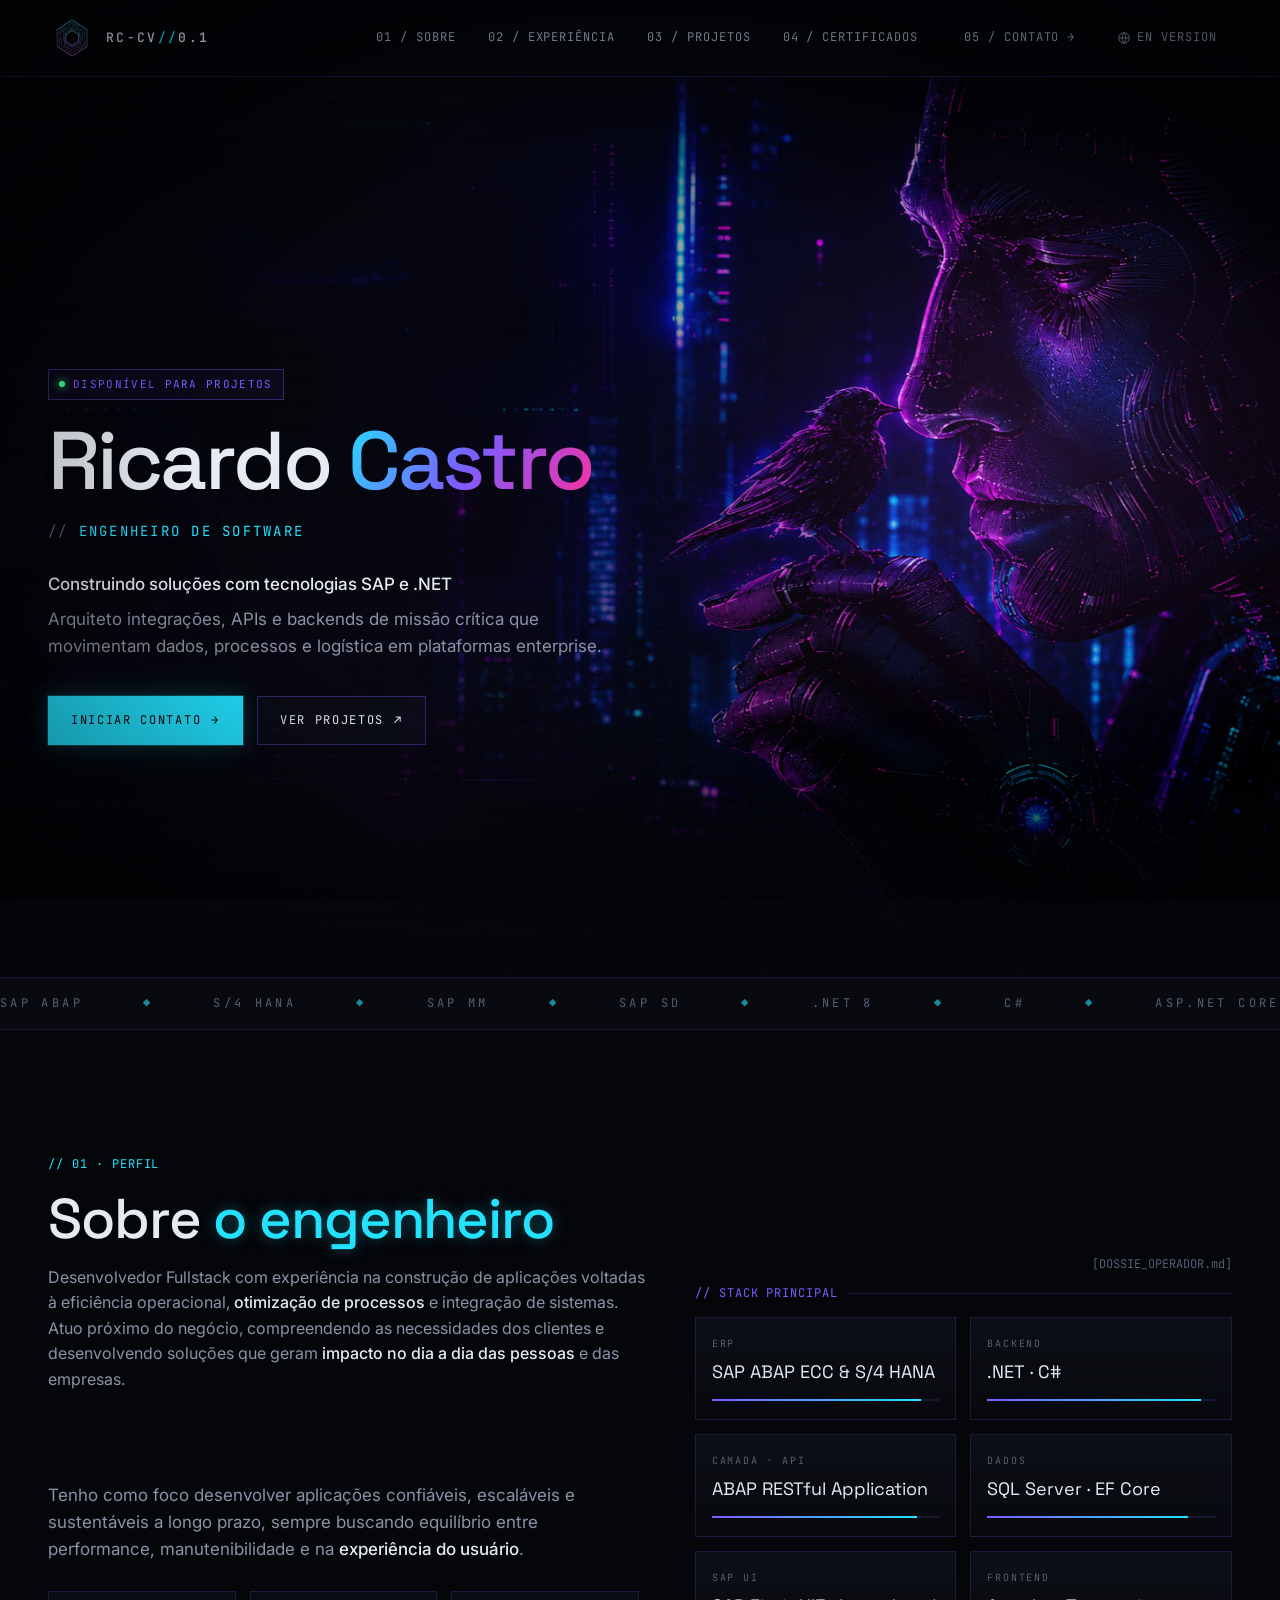
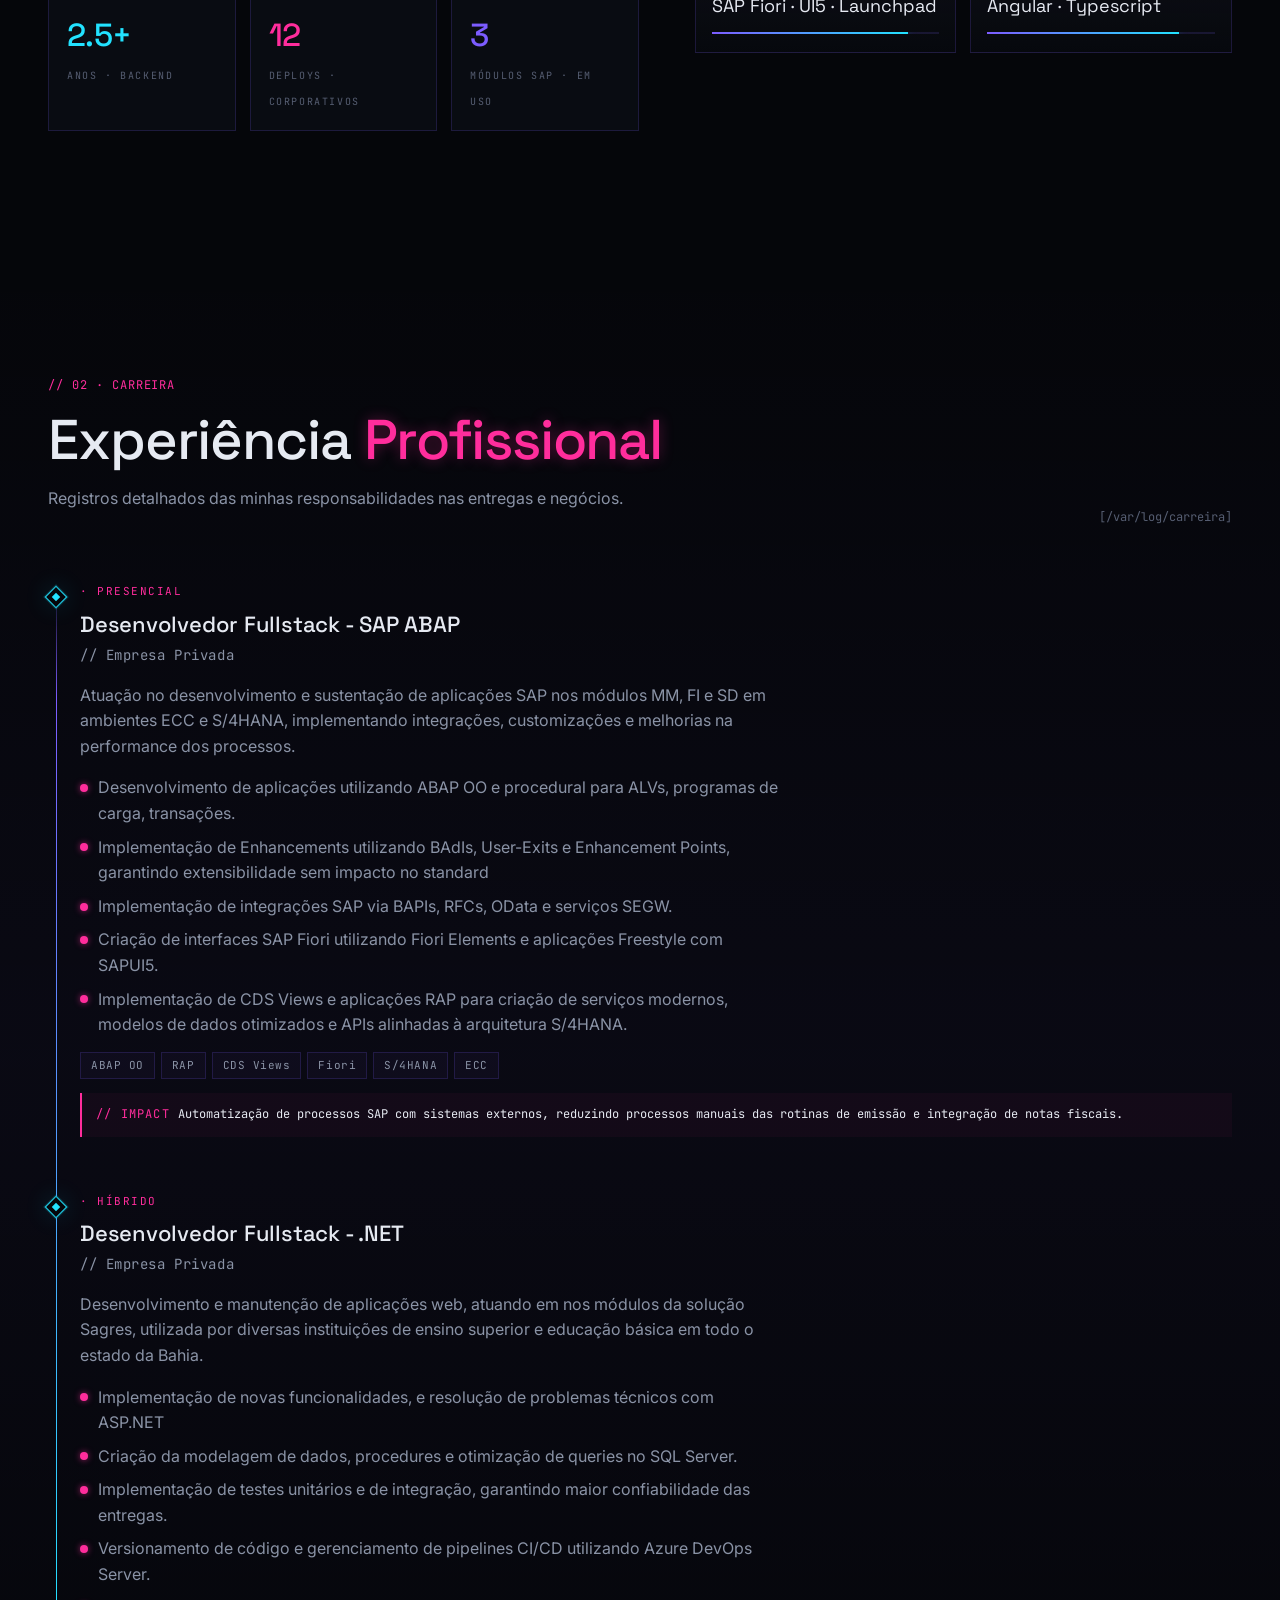
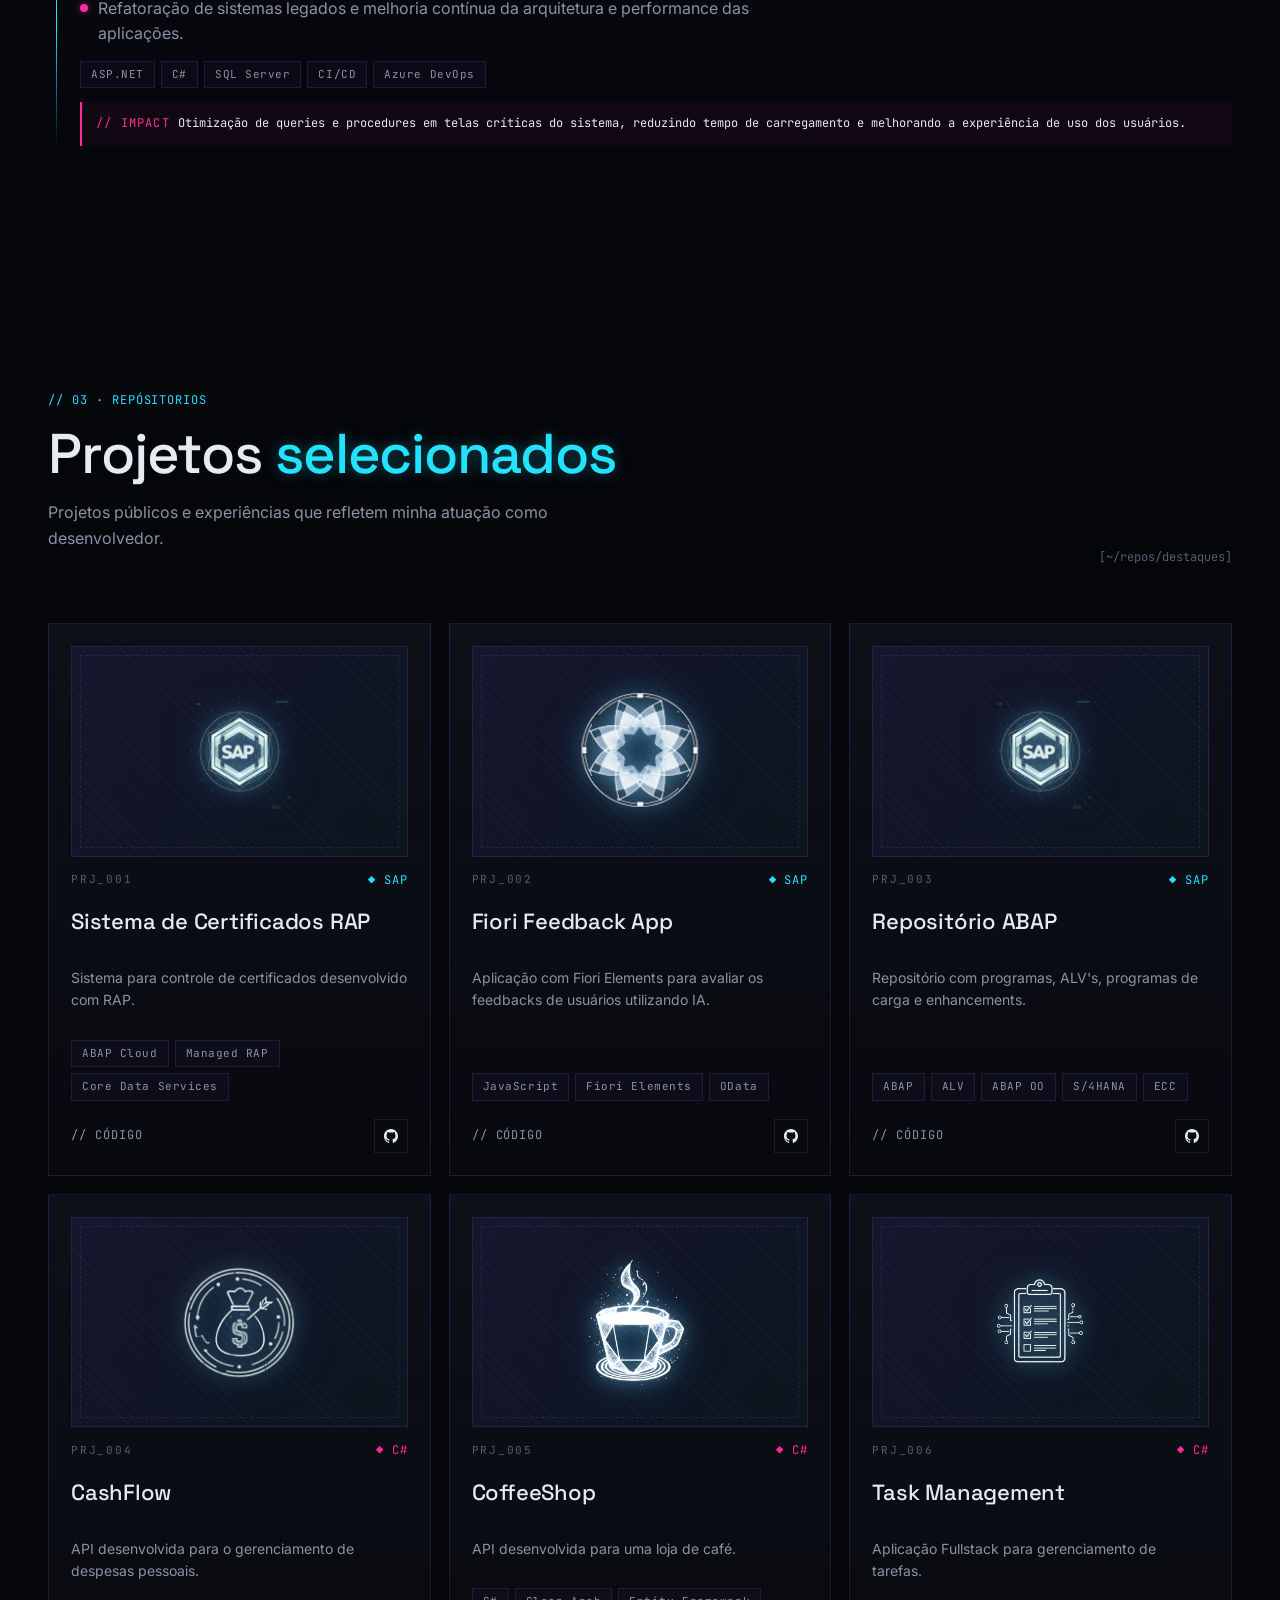
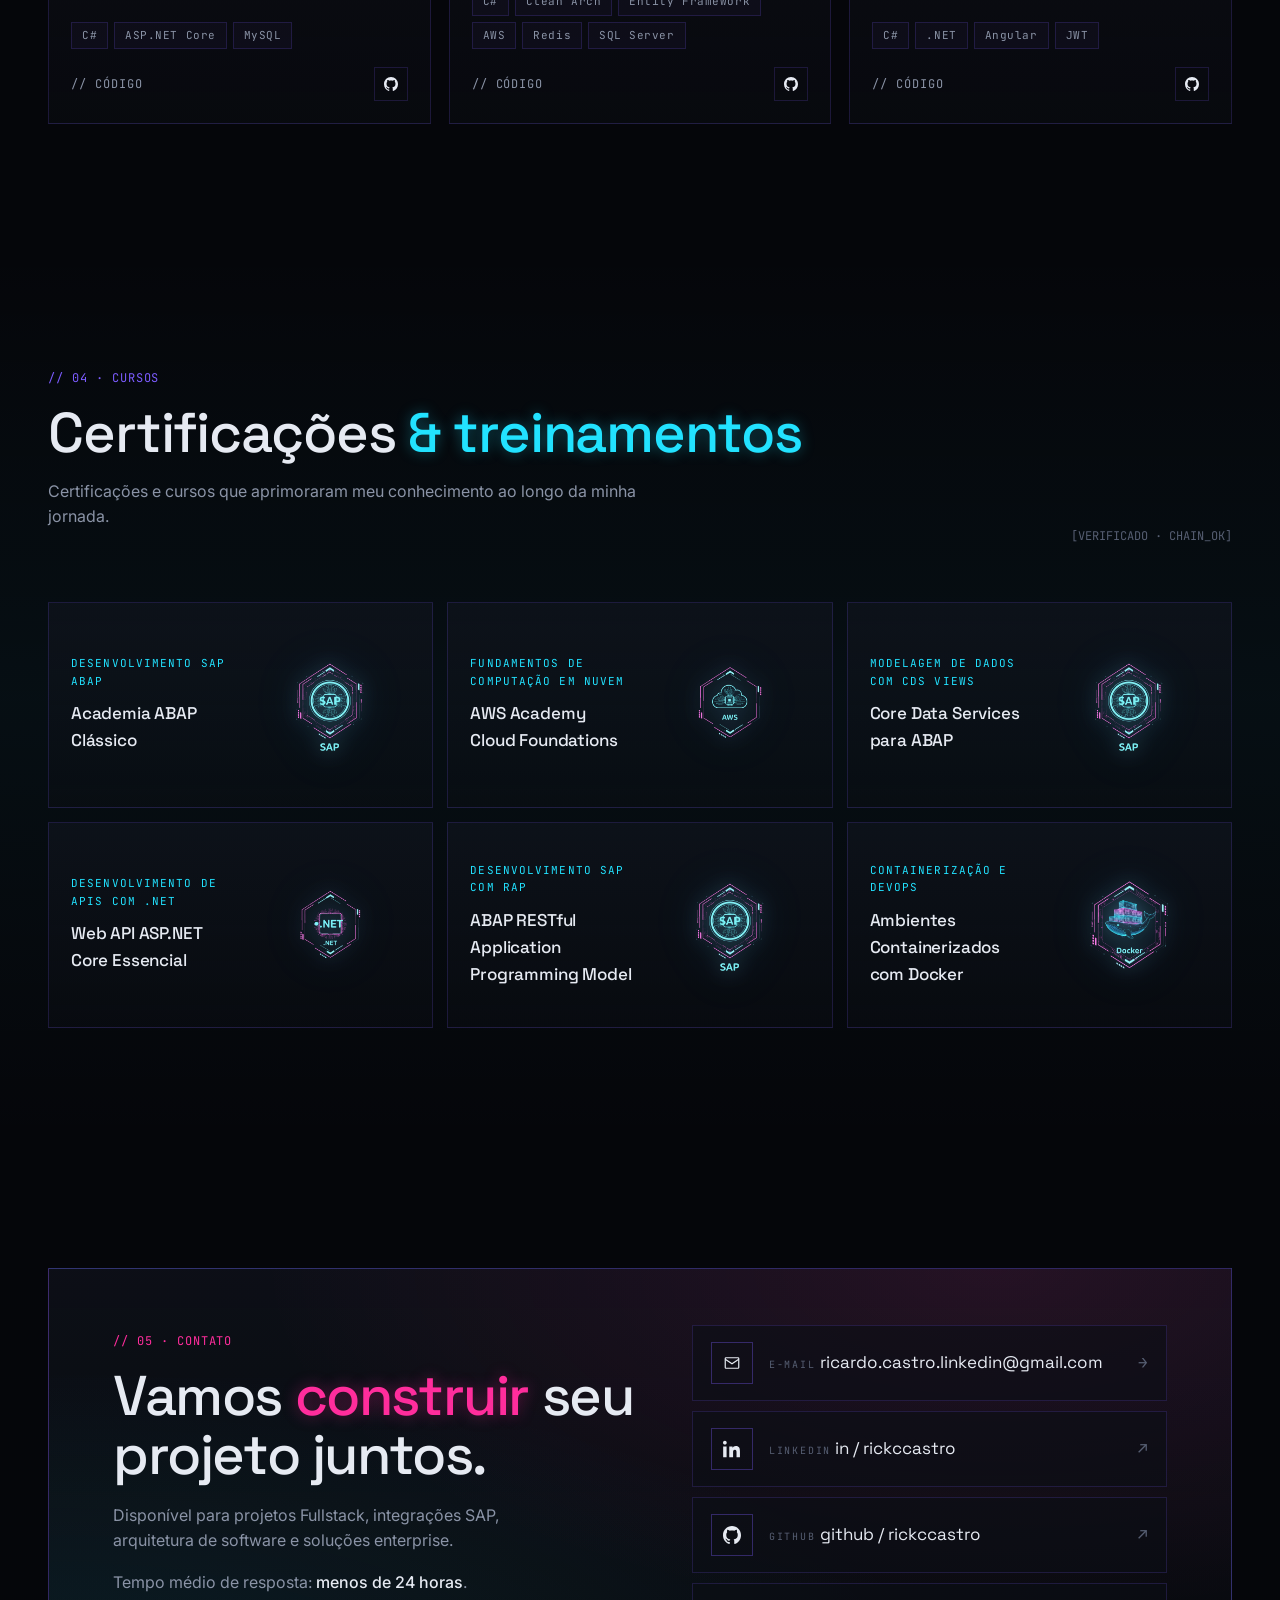
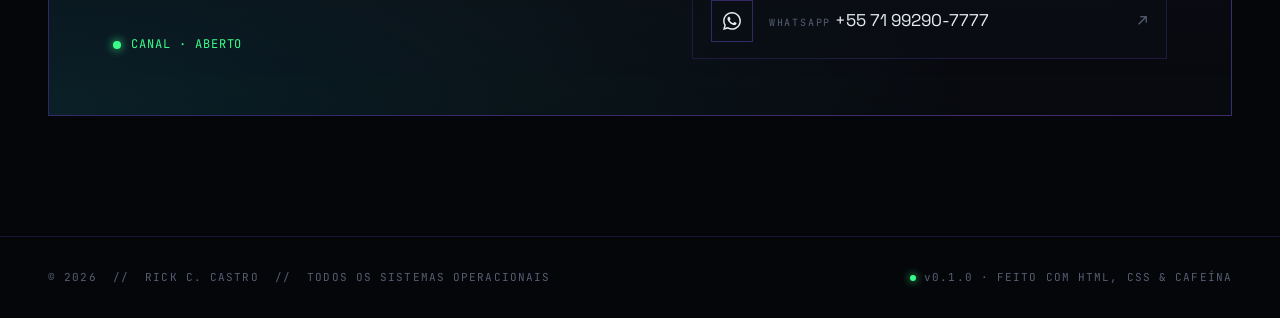
==== index-pt.html @ bea8e2df "feat: novo curriculo com thema cyber" ====
<!doctype html>
<html lang="pt-BR">
  <head>
    <meta charset="utf-8" />
    <meta
      name="viewport"
      content="width=device-width, initial-scale=1, viewport-fit=cover"
    />
    <title>Ricardo Castro</title>
    <meta
      name="description"
      content="Engenheiro de Software especializado em sistemas SAP e projetos .NET"
    />

    <link rel="preconnect" href="https://fonts.googleapis.com" />
    <link rel="preconnect" href="https://fonts.gstatic.com" crossorigin />
    <link
      href="https://fonts.googleapis.com/css2?family=Space+Grotesk:wght@300;400;500;600;700&family=JetBrains+Mono:wght@300;400;500;600&family=Inter:wght@300;400;500;600&display=swap"
      rel="stylesheet"
    />

    <link rel="stylesheet" href="styles.css" />
  </head>
  <body>
    <!-- ========== BOOT OVERLAY ========== -->
    <div class="boot" id="boot" aria-hidden="true">
      <div class="boot__box">
        <div>
          SYS // INICIALIZANDO TERMINAL
          <span style="color: var(--green)">●</span>
        </div>
        <div class="boot__bar"></div>
        <div class="boot__lines">
          <div><span>OK</span> &nbsp; carregando runtime…</div>
          <div><span>OK</span> &nbsp; montando interface…</div>
          <div><span>OK</span> &nbsp; pronto.</div>
        </div>
      </div>
    </div>

    <!-- ========== NAV ========== -->
    <header class="nav" id="nav">
      <div class="container nav__inner">
        <a href="#top" class="logo" aria-label="Início">
          <span class="logo__mark" aria-hidden="true"></span>
          <span class="logo__text">RC-CV<em>//</em>0.1</span>
        </a>
        <nav class="nav__links" aria-label="Principal">
          <a href="#about">01 / Sobre</a>
          <a href="#experience">02 / Experiência</a>
          <a href="#projects">03 / Projetos</a>
          <a href="#certifications">04 / Certificados</a>
          <a href="#contact" class="nav__cta">05 / Contato →</a>
          <a href="index-en.html" class="nav__lang" aria-label="Switch to English" title="Switch to English">
            <svg viewBox="0 0 24 24" aria-hidden="true"><circle cx="12" cy="12" r="9"/><path d="M3 12h18M12 3a14 14 0 0 1 0 18M12 3a14 14 0 0 0 0 18"/></svg>
            EN Version
          </a>
        </nav>
        <button
          class="nav__burger"
          id="burger"
          aria-label="Menu"
          aria-expanded="false"
        >
          <span></span><span></span><span></span>
        </button>
      </div>
      <div class="container nav__mobile" id="navMobile">
        <a href="#about">01 / Sobre</a>
        <a href="#experience">02 / Experiência</a>
        <a href="#projects">03 / Projetos</a>
        <a href="#certifications">04 / Certificados</a>
        <a href="#contact">05 / Contato</a>
        <a href="index-en.html" class="nav__lang" aria-label="Switch to English">
          <svg viewBox="0 0 24 24" aria-hidden="true"><circle cx="12" cy="12" r="9"/><path d="M3 12h18M12 3a14 14 0 0 1 0 18M12 3a14 14 0 0 0 0 18"/></svg>
          EN Version
        </a>
      </div>
    </header>

    <a id="top"></a>

    <!-- ========== HERO ========== -->
    <section class="hero" aria-label="Introdução">
      <div class="hero__bg" aria-hidden="true">
        <div class="hero__image"></div>
        <div class="hero__tint"></div>
        <div class="hero__overlay"></div>
        <div class="hero__noise"></div>
        <div class="hero__vignette"></div>
        <div class="particles" id="particles"></div>
      </div>
      <div class="container hero__inner">
        <div class="reveal in hero__text">
          <span class="hero__badge"
            ><span class="dot"></span> DISPONÍVEL PARA PROJETOS</span
          >
          <h1>
            <span class="l1">Ricardo</span> <span class="accent">Castro</span>
            <!-- <span class="l2">_</span> -->
          </h1>
          <div class="hero__role">Engenheiro de Software</div>
          <p class="hero__slogan">
            <strong>Construindo soluções com tecnologias SAP e .NET</strong>
            Arquiteto integrações, APIs e backends de missão crítica que
            movimentam dados, processos e logística em plataformas enterprise.
          </p>
          <div class="cta-row">
            <a class="btn btn--primary" href="#contact">
              Iniciar Contato <span class="arrow">→</span>
            </a>
            <a class="btn btn--ghost" href="#projects">
              Ver Projetos <span class="arrow">↗</span>
            </a>
          </div>
        </div>

        <div class="reveal in hero__hud-col" style="transition-delay: 0.15s">
          <div class="hud" aria-hidden="true">
            <div class="hud__frame">
              <div class="hud__avatar">
                <img
                  class="photo"
                  src="assets/cyborg.png"
                  alt=""
                  loading="eager"
                  decoding="async"
                />
                <div class="scan"></div>
                <div class="label">// SUBJECT-ID · 0x4A21</div>
              </div>
            </div>
            <div class="hud__corners"><i></i><i></i><i></i><i></i></div>
            <div class="hud__ticks">
              <i></i><i></i><i></i><i></i><i></i><i></i><i></i><i></i>
            </div>
            <div class="hud__readout">
              <div><b>06+</b><span class="mono">ANOS · EXP</span></div>
              <div><b>40+</b><span class="mono">DEPLOYS</span></div>
              <div><b>99.9%</b><span class="mono">UPTIME</span></div>
            </div>
          </div>
        </div>
      </div>
    </section>

    <!-- ========== MARQUEE ========== -->
    <div class="marquee" aria-hidden="true">
      <div class="marquee__track">
        <span>SAP ABAP</span><span>S/4 HANA</span><span>SAP MM</span
        ><span>SAP SD</span><span>.NET 8</span><span>C#</span
        ><span>ASP.NET CORE</span><span>ENTITY FRAMEWORK</span
        ><span>REST · SOAP · OData</span><span>AZURE</span
        ><span>SQL SERVER</span><span>RABBITMQ</span><span>DOCKER</span>
        <span>SAP ABAP</span><span>S/4 HANA</span><span>SAP MM</span
        ><span>SAP SD</span><span>.NET 8</span><span>C#</span
        ><span>ASP.NET CORE</span><span>ENTITY FRAMEWORK</span
        ><span>REST · SOAP · OData</span><span>AZURE</span
        ><span>SQL SERVER</span><span>RABBITMQ</span><span>DOCKER</span>
      </div>
    </div>

    <!-- ========== ABOUT ========== -->
    <section id="about" aria-labelledby="about-h">
      <div class="container">
        <div class="section-head reveal">
          <div>
            <span class="mono cyan">// 01 · Perfil</span>
            <h2 class="section-title" id="about-h">
              Sobre <span class="gl">o engenheiro</span>
            </h2>
            <p class="section-sub">
              Desenvolvedor Fullstack com experiência na construção de
              aplicações voltadas à eficiência operacional,
              <strong style="color: var(--ink); font-weight: 500"
                >otimização de processos</strong
              >
              e integração de sistemas. Atuo próximo do negócio, compreendendo
              as necessidades dos clientes e desenvolvendo soluções que geram
              <strong style="color: var(--ink); font-weight: 500"
                >impacto no dia a dia das pessoas</strong
              >
              e das empresas.
            </p>
          </div>
        </div>

        <div class="about__grid">
          <div class="reveal">
            <div class="about">
              <p>
                Tenho como foco desenvolver aplicações confiáveis, escaláveis e
                sustentáveis a longo prazo, sempre buscando equilíbrio entre
                performance, manutenibilidade e na
                <strong>experiência do usuário</strong>.
              </p>
            </div>
            <div class="metrics" role="list">
              <div class="metric" role="listitem">
                <b>2.5+</b><span>ANOS · BACKEND</span>
              </div>
              <div class="metric" role="listitem">
                <b>12</b><span>DEPLOYS · CORPORATIVOS</span>
              </div>
              <div class="metric" role="listitem">
                <b>3</b><span>MÓDULOS SAP · EM USO</span>
              </div>
            </div>
          </div>

          <div class="reveal stack-lift" style="transition-delay: 0.1s">
            <div class="id">[DOSSIE_OPERADOR.md]</div>
            <div
              style="
                display: flex;
                align-items: center;
                gap: 10px;
                margin-bottom: 14px;
              "
            >
              <span class="mono violet">// STACK PRINCIPAL</span>
              <span
                style="flex: 1; height: 1px; background: var(--line)"
              ></span>
            </div>
            <div class="stack">
              <div class="stack__item">
                <div class="stack__cat">ERP</div>
                <div class="stack__name">SAP ABAP ECC & S/4 HANA</div>
                <div class="stack__bar" style="--lvl: 92%"></div>
              </div>
              <div class="stack__item">
                <div class="stack__cat">Backend</div>
                <div class="stack__name">.NET · C#</div>
                <div class="stack__bar" style="--lvl: 94%"></div>
              </div>
              <div class="stack__item">
                <div class="stack__cat">CAMADA · API</div>
                <div class="stack__name">ABAP RESTful Application</div>
                <div class="stack__bar" style="--lvl: 90%"></div>
              </div>
              <div class="stack__item">
                <div class="stack__cat">DADOS</div>
                <div class="stack__name">SQL Server · EF Core</div>
                <div class="stack__bar" style="--lvl: 88%"></div>
              </div>
              <div class="stack__item">
                <div class="stack__cat">SAP UI</div>
                <div class="stack__name">SAP Fiori · UI5 · Launchpad</div>
                <div class="stack__bar" style="--lvl: 86%"></div>
              </div>
              <div class="stack__item">
                <div class="stack__cat">Frontend</div>
                <div class="stack__name">Angular · Typescript</div>
                <div class="stack__bar" style="--lvl: 84%"></div>
              </div>
            </div>
          </div>
        </div>
      </div>
    </section>

    <!-- ========== EXPERIENCE ========== -->
    <section
      id="experience"
      aria-labelledby="exp-h"
      style="
        background: linear-gradient(
          180deg,
          rgba(11, 14, 20, 0),
          rgba(124, 92, 255, 0.04),
          rgba(11, 14, 20, 0)
        );
      "
    >
      <div class="container">
        <div class="section-head reveal">
          <div>
            <span class="mono mag">// 02 · Carreira</span>
            <h2 class="section-title" id="exp-h">
              Experiência <span class="gm">Profissional</span>
            </h2>
            <p class="section-sub">
              Registros detalhados das minhas responsabilidades nas entregas e
              negócios.
            </p>
          </div>
          <div class="id">[/var/log/carreira]</div>
        </div>

        <div class="timeline">
          <article class="tl-item reveal">
            <div class="tl-meta">· Presencial</div>
            <h3 class="tl-title">Desenvolvedor Fullstack - SAP ABAP</h3>
            <div class="tl-company">// Empresa Privada</div>

            <div class="tl-body">
              <p>
                Atuação no desenvolvimento e sustentação de aplicações SAP nos
                módulos MM, FI e SD em ambientes ECC e S/4HANA, implementando
                integrações, customizações e melhorias na performance dos
                processos.
              </p>

              <ul>
                <li>
                  Desenvolvimento de aplicações utilizando ABAP OO e procedural
                  para ALVs, programas de carga, transações.
                </li>
                <li>
                  Implementação de Enhancements utilizando BAdIs, User-Exits e
                  Enhancement Points, garantindo extensibilidade sem impacto no
                  standard
                </li>

                <li>
                  Implementação de integrações SAP via BAPIs, RFCs, OData e
                  serviços SEGW.
                </li>

                <li>
                  Criação de interfaces SAP Fiori utilizando Fiori Elements e
                  aplicações Freestyle com SAPUI5.
                </li>

                <li>
                  Implementação de CDS Views e aplicações RAP para criação de
                  serviços modernos, modelos de dados otimizados e APIs
                  alinhadas à arquitetura S/4HANA.
                </li>
              </ul>
            </div>

            <div class="tags">
              <span class="tag">ABAP OO</span>
              <span class="tag">RAP</span>
              <span class="tag">CDS Views</span>
              <span class="tag">Fiori</span>
              <span class="tag">S/4HANA</span>
              <span class="tag">ECC</span>
            </div>

            <div class="tl-impact">
              Automatização de processos SAP com sistemas externos, reduzindo
              processos manuais das rotinas de emissão e integração de notas
              fiscais.
            </div>
          </article>

          <article class="tl-item reveal">
            <div class="tl-meta">· Híbrido</div>
            <h3 class="tl-title">Desenvolvedor Fullstack - .NET</h3>
            <div class="tl-company">// Empresa Privada</div>

            <div class="tl-body">
              <p>
                Desenvolvimento e manutenção de aplicações web, atuando em
                nos módulos da solução Sagres, utilizada por diversas instituições
                de ensino superior e educação básica em todo o estado da Bahia.
              </p>

              <ul>
                <li> Implementação de novas funcionalidades, e resolução de problemas técnicos com ASP.NET</li>

                <li>
                  Criação da modelagem de dados, procedures e otimização de
                  queries no SQL Server.
                </li>

                <li>
                  Implementação de testes unitários e de integração, garantindo
                  maior confiabilidade das entregas.
                </li>

                <li>
                  Versionamento de código e gerenciamento de pipelines CI/CD
                  utilizando Azure DevOps Server.
                </li>

                <li>
                  Refatoração de sistemas legados e melhoria contínua da
                  arquitetura e performance das aplicações.
                </li>
              </ul>
            </div>

            <div class="tags">
              <span class="tag">ASP.NET</span>
              <span class="tag">C#</span>
              <span class="tag">SQL Server</span>
              <span class="tag">CI/CD</span>
              <span class="tag">Azure DevOps</span>
            </div>

            <div class="tl-impact">
              Otimização de queries e procedures em telas críticas do sistema,
              reduzindo tempo de carregamento e melhorando a experiência de uso
              dos usuários.
            </div>
          </article>
        </div>
      </div>
    </section>

    <!-- ========== PROJECTS ========== -->
    <section id="projects" aria-labelledby="proj-h">
      <div class="container">
        <div class="section-head reveal">
          <div>
            <span class="mono cyan">// 03 · Repósitorios</span>
            <h2 class="section-title" id="proj-h">
              Projetos <span class="gl">selecionados</span>
            </h2>
            <p class="section-sub">
              Projetos públicos e experiências que refletem minha atuação como desenvolvedor.
            </p>
          </div>
          <div class="id">[~/repos/destaques]</div>
        </div>

        <div class="projects__grid">
          <article class="card reveal">
            <div class="card__preview">
              <img
                class="card__preview-img"
                src="assets/sap-icon.png"
                alt=""
                loading="lazy"
                decoding="async"
              />
            </div>
            <div
              style="
                display: flex;
                align-items: center;
                justify-content: space-between;
              "
            >
              <span class="card__no">PRJ_001</span>
              <span class="mono cyan">◆ SAP</span>
            </div>
            <h3 class="card__title">Sistema de Certificados RAP</h3>
            <p class="card__body">
              Sistema para controle de certificados desenvolvido com RAP.
            </p>
            <div class="tags">
              <span class="tag">ABAP Cloud</span
              ><span class="tag">Managed RAP</span
              ><span class="tag">Core Data Services</span>
            </div>
            <div class="card__foot">
              <span class="mono">// código</span>
              <div class="card__links">
                <a class="iconlink" href="#" aria-label="GitHub" rel="noopener">
                  <svg
                    viewBox="0 0 24 24"
                    fill="currentColor"
                    aria-hidden="true"
                  >
                    <path
                      d="M12 0C5.37 0 0 5.5 0 12.27c0 5.42 3.44 10.02 8.21 11.65.6.12.82-.27.82-.6 0-.29-.01-1.07-.02-2.1-3.34.74-4.05-1.63-4.05-1.63-.54-1.4-1.34-1.78-1.34-1.78-1.09-.77.08-.75.08-.75 1.21.09 1.85 1.27 1.85 1.27 1.08 1.88 2.82 1.34 3.51 1.02.11-.8.42-1.34.76-1.65-2.67-.31-5.47-1.36-5.47-6.06 0-1.34.47-2.43 1.24-3.29-.12-.31-.54-1.56.12-3.26 0 0 1.01-.33 3.3 1.26.96-.27 1.99-.4 3.01-.41 1.02.01 2.05.14 3.01.41 2.29-1.59 3.3-1.26 3.3-1.26.66 1.7.24 2.95.12 3.26.77.86 1.24 1.95 1.24 3.29 0 4.71-2.81 5.75-5.48 6.05.43.38.81 1.12.81 2.26 0 1.63-.01 2.94-.01 3.34 0 .33.22.72.83.6C20.56 22.29 24 17.69 24 12.27 24 5.5 18.63 0 12 0z"
                    />
                  </svg>
                </a>
              </div>
            </div>
          </article>

          <article class="card reveal" style="transition-delay: 0.05s">
            <div class="card__preview">
              <img
                class="card__preview-img"
                src="assets/fiori-icon.png"
                alt=""
                loading="lazy"
                decoding="async"
              />
            </div>
            <div
              style="
                display: flex;
                align-items: center;
                justify-content: space-between;
              "
            >
              <span class="card__no">PRJ_002</span>
              <span class="mono cyan">◆ SAP</span>
            </div>
            <h3 class="card__title">Fiori Feedback App</h3>
            <p class="card__body">
              Aplicação com Fiori Elements para avaliar os feedbacks de usuários
              utilizando IA.
            </p>
            <div class="tags">
              <span class="tag">JavaScript</span
              ><span class="tag">Fiori Elements</span
              ><span class="tag">OData</span>
            </div>
            <div class="card__foot">
              <span class="mono">// código</span>
              <div class="card__links">
                <a class="iconlink" href="#" aria-label="GitHub" rel="noopener">
                  <svg
                    viewBox="0 0 24 24"
                    fill="currentColor"
                    aria-hidden="true"
                  >
                    <path
                      d="M12 0C5.37 0 0 5.5 0 12.27c0 5.42 3.44 10.02 8.21 11.65.6.12.82-.27.82-.6 0-.29-.01-1.07-.02-2.1-3.34.74-4.05-1.63-4.05-1.63-.54-1.4-1.34-1.78-1.34-1.78-1.09-.77.08-.75.08-.75 1.21.09 1.85 1.27 1.85 1.27 1.08 1.88 2.82 1.34 3.51 1.02.11-.8.42-1.34.76-1.65-2.67-.31-5.47-1.36-5.47-6.06 0-1.34.47-2.43 1.24-3.29-.12-.31-.54-1.56.12-3.26 0 0 1.01-.33 3.3 1.26.96-.27 1.99-.4 3.01-.41 1.02.01 2.05.14 3.01.41 2.29-1.59 3.3-1.26 3.3-1.26.66 1.7.24 2.95.12 3.26.77.86 1.24 1.95 1.24 3.29 0 4.71-2.81 5.75-5.48 6.05.43.38.81 1.12.81 2.26 0 1.63-.01 2.94-.01 3.34 0 .33.22.72.83.6C20.56 22.29 24 17.69 24 12.27 24 5.5 18.63 0 12 0z"
                    />
                  </svg>
                </a>
              </div>
            </div>
          </article>

          <article class="card reveal" style="transition-delay: 0.1s">
            <div class="card__preview">
              <img
                class="card__preview-img"
                src="assets/sap-icon.png"
                alt=""
                loading="lazy"
                decoding="async"
              />
            </div>
            <div
              style="
                display: flex;
                align-items: center;
                justify-content: space-between;
              "
            >
              <span class="card__no">PRJ_003</span>
              <span class="mono cyan">◆ SAP</span>
            </div>
            <h3 class="card__title">Repositório ABAP</h3>
            <p class="card__body">
              Repositório com programas, ALV's, programas de carga e
              enhancements.
            </p>
            <div class="tags">
              <span class="tag">ABAP</span><span class="tag">ALV</span
              ><span class="tag">ABAP OO</span><span class="tag">S/4HANA</span
              ><span class="tag">ECC</span>
            </div>
            <div class="card__foot">
              <span class="mono">// código</span>
              <div class="card__links">
                <a class="iconlink" href="#" aria-label="GitHub" rel="noopener">
                  <svg
                    viewBox="0 0 24 24"
                    fill="currentColor"
                    aria-hidden="true"
                  >
                    <path
                      d="M12 0C5.37 0 0 5.5 0 12.27c0 5.42 3.44 10.02 8.21 11.65.6.12.82-.27.82-.6 0-.29-.01-1.07-.02-2.1-3.34.74-4.05-1.63-4.05-1.63-.54-1.4-1.34-1.78-1.34-1.78-1.09-.77.08-.75.08-.75 1.21.09 1.85 1.27 1.85 1.27 1.08 1.88 2.82 1.34 3.51 1.02.11-.8.42-1.34.76-1.65-2.67-.31-5.47-1.36-5.47-6.06 0-1.34.47-2.43 1.24-3.29-.12-.31-.54-1.56.12-3.26 0 0 1.01-.33 3.3 1.26.96-.27 1.99-.4 3.01-.41 1.02.01 2.05.14 3.01.41 2.29-1.59 3.3-1.26 3.3-1.26.66 1.7.24 2.95.12 3.26.77.86 1.24 1.95 1.24 3.29 0 4.71-2.81 5.75-5.48 6.05.43.38.81 1.12.81 2.26 0 1.63-.01 2.94-.01 3.34 0 .33.22.72.83.6C20.56 22.29 24 17.69 24 12.27 24 5.5 18.63 0 12 0z"
                    />
                  </svg>
                </a>
              </div>
            </div>
          </article>

          <article class="card reveal">
            <div class="card__preview">
              <img
                class="card__preview-img"
                src="assets/money-icon.png"
                alt=""
                loading="lazy"
                decoding="async"
              />
            </div>
            <div
              style="
                display: flex;
                align-items: center;
                justify-content: space-between;
              "
            >
              <span class="card__no">PRJ_004</span>
              <span class="mono mag">◆ C#</span>
            </div>
            <h3 class="card__title">CashFlow</h3>
            <p class="card__body">
              API desenvolvida para o gerenciamento de despesas pessoais.
            </p>
            <div class="tags">
              <span class="tag">C#</span><span class="tag">ASP.NET Core</span
              ><span class="tag">MySQL</span>
            </div>
            <div class="card__foot">
              <span class="mono">// código</span>
              <div class="card__links">
                <a class="iconlink" href="#" aria-label="GitHub" rel="noopener">
                  <svg
                    viewBox="0 0 24 24"
                    fill="currentColor"
                    aria-hidden="true"
                  >
                    <path
                      d="M12 0C5.37 0 0 5.5 0 12.27c0 5.42 3.44 10.02 8.21 11.65.6.12.82-.27.82-.6 0-.29-.01-1.07-.02-2.1-3.34.74-4.05-1.63-4.05-1.63-.54-1.4-1.34-1.78-1.34-1.78-1.09-.77.08-.75.08-.75 1.21.09 1.85 1.27 1.85 1.27 1.08 1.88 2.82 1.34 3.51 1.02.11-.8.42-1.34.76-1.65-2.67-.31-5.47-1.36-5.47-6.06 0-1.34.47-2.43 1.24-3.29-.12-.31-.54-1.56.12-3.26 0 0 1.01-.33 3.3 1.26.96-.27 1.99-.4 3.01-.41 1.02.01 2.05.14 3.01.41 2.29-1.59 3.3-1.26 3.3-1.26.66 1.7.24 2.95.12 3.26.77.86 1.24 1.95 1.24 3.29 0 4.71-2.81 5.75-5.48 6.05.43.38.81 1.12.81 2.26 0 1.63-.01 2.94-.01 3.34 0 .33.22.72.83.6C20.56 22.29 24 17.69 24 12.27 24 5.5 18.63 0 12 0z"
                    />
                  </svg>
                </a>
              </div>
            </div>
          </article>

          <article class="card reveal" style="transition-delay: 0.05s">
            <div class="card__preview">
              <img
                class="card__preview-img"
                src="assets/coffee-icon.png"
                alt=""
                loading="lazy"
                decoding="async"
              />
            </div>
            <div
              style="
                display: flex;
                align-items: center;
                justify-content: space-between;
              "
            >
              <span class="card__no">PRJ_005</span>
              <span class="mono mag">◆ C#</span>
            </div>
            <h3 class="card__title">CoffeeShop</h3>
            <p class="card__body">API desenvolvida para uma loja de café.</p>
            <div class="tags">
              <span class="tag">C#</span><span class="tag">Clean Arch</span
              ><span class="tag">Entity Framework</span
              ><span class="tag">AWS</span><span class="tag">Redis</span
              ><span class="tag">SQL Server</span>
            </div>
            <div class="card__foot">
              <span class="mono">// código</span>
              <div class="card__links">
                <a class="iconlink" href="#" aria-label="GitHub" rel="noopener">
                  <svg
                    viewBox="0 0 24 24"
                    fill="currentColor"
                    aria-hidden="true"
                  >
                    <path
                      d="M12 0C5.37 0 0 5.5 0 12.27c0 5.42 3.44 10.02 8.21 11.65.6.12.82-.27.82-.6 0-.29-.01-1.07-.02-2.1-3.34.74-4.05-1.63-4.05-1.63-.54-1.4-1.34-1.78-1.34-1.78-1.09-.77.08-.75.08-.75 1.21.09 1.85 1.27 1.85 1.27 1.08 1.88 2.82 1.34 3.51 1.02.11-.8.42-1.34.76-1.65-2.67-.31-5.47-1.36-5.47-6.06 0-1.34.47-2.43 1.24-3.29-.12-.31-.54-1.56.12-3.26 0 0 1.01-.33 3.3 1.26.96-.27 1.99-.4 3.01-.41 1.02.01 2.05.14 3.01.41 2.29-1.59 3.3-1.26 3.3-1.26.66 1.7.24 2.95.12 3.26.77.86 1.24 1.95 1.24 3.29 0 4.71-2.81 5.75-5.48 6.05.43.38.81 1.12.81 2.26 0 1.63-.01 2.94-.01 3.34 0 .33.22.72.83.6C20.56 22.29 24 17.69 24 12.27 24 5.5 18.63 0 12 0z"
                    />
                  </svg>
                </a>
              </div>
            </div>
          </article>

          <article class="card reveal" style="transition-delay: 0.1s">
            <div class="card__preview">
              <img
                class="card__preview-img"
                src="assets/task-icon.png"
                alt=""
                loading="lazy"
                decoding="async"
              />
            </div>
            <div
              style="
                display: flex;
                align-items: center;
                justify-content: space-between;
              "
            >
              <span class="card__no">PRJ_006</span>
              <span class="mono mag">◆ C#</span>
            </div>
            <h3 class="card__title">Task Management</h3>
            <p class="card__body">
              Aplicação Fullstack para gerenciamento de tarefas.
            </p>
            <div class="tags">
              <span class="tag">C#</span><span class="tag">.NET</span
              ><span class="tag">Angular</span><span class="tag">JWT</span>
            </div>
            <div class="card__foot">
              <span class="mono">// código</span>
              <div class="card__links">
                <a class="iconlink" href="#" aria-label="GitHub" rel="noopener">
                  <svg
                    viewBox="0 0 24 24"
                    fill="currentColor"
                    aria-hidden="true"
                  >
                    <path
                      d="M12 0C5.37 0 0 5.5 0 12.27c0 5.42 3.44 10.02 8.21 11.65.6.12.82-.27.82-.6 0-.29-.01-1.07-.02-2.1-3.34.74-4.05-1.63-4.05-1.63-.54-1.4-1.34-1.78-1.34-1.78-1.09-.77.08-.75.08-.75 1.21.09 1.85 1.27 1.85 1.27 1.08 1.88 2.82 1.34 3.51 1.02.11-.8.42-1.34.76-1.65-2.67-.31-5.47-1.36-5.47-6.06 0-1.34.47-2.43 1.24-3.29-.12-.31-.54-1.56.12-3.26 0 0 1.01-.33 3.3 1.26.96-.27 1.99-.4 3.01-.41 1.02.01 2.05.14 3.01.41 2.29-1.59 3.3-1.26 3.3-1.26.66 1.7.24 2.95.12 3.26.77.86 1.24 1.95 1.24 3.29 0 4.71-2.81 5.75-5.48 6.05.43.38.81 1.12.81 2.26 0 1.63-.01 2.94-.01 3.34 0 .33.22.72.83.6C20.56 22.29 24 17.69 24 12.27 24 5.5 18.63 0 12 0z"
                    />
                  </svg>
                </a>
              </div>
            </div>
          </article>
        </div>
      </div>
    </section>

    <!-- ========== CERTIFICATIONS ========== -->
    <section
      id="certifications"
      aria-labelledby="cert-h"
      style="
        background: linear-gradient(
          180deg,
          rgba(11, 14, 20, 0),
          rgba(34, 226, 255, 0.04),
          rgba(11, 14, 20, 0)
        );
      "
    >
      <div class="container">
        <div class="section-head reveal">
          <div>
            <span class="mono violet">// 04 · Cursos</span>
            <h2 class="section-title" id="cert-h">
              Certificações <span class="gl">&amp; treinamentos</span>
            </h2>
            <p class="section-sub">
              Certificações e cursos que aprimoraram meu conhecimento ao longo
              da minha jornada.
            </p>
          </div>
          <div class="id">[VERIFICADO · CHAIN_OK]</div>
        </div>

        <div class="certs__grid">
          <div class="cert reveal">
            <div class="cert__seal cert__seal--img" aria-hidden="true">
              <img
                src="assets/cert-sap.png"
                alt=""
                loading="lazy"
                decoding="async"
              />
            </div>
            <div class="cert__issuer">Desenvolvimento SAP ABAP</div>
            <h3 class="cert__title">Academia ABAP Clássico</h3>
          </div>

          <div class="cert reveal" style="transition-delay: 0.05s">
            <div class="cert__seal cert__seal--img" aria-hidden="true">
              <img
                src="assets/cert-aws.png"
                alt=""
                loading="lazy"
                decoding="async"
              />
            </div>
            <div class="cert__issuer">Fundamentos de Computação em Nuvem</div>
            <h3 class="cert__title">AWS Academy Cloud Foundations</h3>
          </div>

          <div class="cert reveal" style="transition-delay: 0.1s">
            <div class="cert__seal cert__seal--img" aria-hidden="true">
              <img
                src="assets/cert-sap.png"
                alt=""
                loading="lazy"
                decoding="async"
              />
            </div>
            <div class="cert__issuer">Modelagem de Dados com CDS Views</div>
            <h3 class="cert__title">Core Data Services para ABAP</h3>
          </div>

          <div class="cert reveal">
            <div class="cert__seal cert__seal--img" aria-hidden="true">
              <img
                src="assets/cert-net.png"
                alt=""
                loading="lazy"
                decoding="async"
              />
            </div>
            <div class="cert__issuer">Desenvolvimento de APIs com .NET</div>
            <h3 class="cert__title">Web API ASP.NET Core Essencial</h3>
          </div>

          <div class="cert reveal" style="transition-delay: 0.05s">
            <div class="cert__seal cert__seal--img" aria-hidden="true">
              <img
                src="assets/cert-sap.png"
                alt=""
                loading="lazy"
                decoding="async"
              />
            </div>
            <div class="cert__issuer">Desenvolvimento SAP com RAP</div>
            <h3 class="cert__title">
              ABAP RESTful Application Programming Model
            </h3>
          </div>

          <div class="cert reveal" style="transition-delay: 0.1s">
            <div class="cert__seal cert__seal--img" aria-hidden="true">
              <img
                src="assets/cert-docker.png"
                alt=""
                loading="lazy"
                decoding="async"
              />
            </div>
            <div class="cert__issuer">Containerização e DevOps</div>
            <h3 class="cert__title">Ambientes Containerizados com Docker</h3>
          </div>
        </div>
      </div>
    </section>

    <!-- ========== CONTACT ========== -->
    <section id="contact" class="contact" aria-labelledby="cnt-h">
      <div class="container reveal">
        <div class="contact__wrap">
          <span class="corner-tl"></span><span class="corner-br"></span>
          <div class="contact__grid">
            <div>
              <span class="mono mag">// 05 · Contato</span>
              <h2 id="cnt-h" style="margin-top: 14px">
                Vamos <span class="accent">construir</span> seu projeto juntos.
              </h2>
              <p
                style="color: var(--ink-dim); max-width: 46ch; margin-top: 18px"
              >
                Disponível para projetos Fullstack, integrações SAP, arquitetura
                de software e soluções enterprise.
              </p>
              <p
                style="color: var(--ink-dim); max-width: 46ch; margin-top: 8px"
              >
                Tempo médio de resposta:
                <strong style="color: var(--ink); font-weight: 500"
                  >menos de 24 horas</strong
                >.
              </p>
              <div
                style="
                  margin-top: 24px;
                  display: inline-flex;
                  align-items: center;
                  gap: 10px;
                "
              >
                <span
                  style="
                    width: 8px;
                    height: 8px;
                    border-radius: 50%;
                    background: var(--green);
                    box-shadow: 0 0 10px var(--green);
                  "
                ></span>
                <span class="mono green">CANAL · ABERTO</span>
              </div>
            </div>

            <div class="channels" role="list">
              <a
                class="channel"
                href="mailto:ricardo.castro.linkedin@gmail.com"
                role="listitem"
              >
                <span class="channel__icon" aria-hidden="true">
                  <svg
                    viewBox="0 0 24 24"
                    fill="none"
                    stroke="currentColor"
                    stroke-width="1.6"
                  >
                    <rect x="3" y="5" width="18" height="14" rx="1" />
                    <path d="M3 7l9 6 9-6" />
                  </svg>
                </span>
                <span class="channel__meta">
                  <span class="channel__label">E-mail</span>
                  <span class="channel__value"
                    >ricardo.castro.linkedin@gmail.com</span
                  >
                </span>
                <span class="channel__arrow">→</span>
              </a>
              <a
                class="channel"
                href="https://www.linkedin.com/in/rickccastro"
                target="_blank"
                rel="noopener"
                role="listitem"
              >
                <span class="channel__icon" aria-hidden="true">
                  <svg viewBox="0 0 24 24" fill="currentColor">
                    <path
                      d="M4.98 3.5C4.98 4.88 3.87 6 2.5 6S0 4.88 0 3.5 1.12 1 2.5 1s2.48 1.12 2.48 2.5zM.22 8.5h4.56V23H.22V8.5zM8.34 8.5h4.37v1.98h.06c.61-1.15 2.1-2.36 4.33-2.36 4.63 0 5.49 3.05 5.49 7.01V23h-4.56v-6.43c0-1.53-.03-3.5-2.13-3.5-2.13 0-2.46 1.66-2.46 3.39V23H8.34V8.5z"
                    />
                  </svg>
                </span>
                <span class="channel__meta">
                  <span class="channel__label">LinkedIn</span>
                  <span class="channel__value">in / rickccastro</span>
                </span>
                <span class="channel__arrow">↗</span>
              </a>
              <a
                class="channel"
                href="https://github.com/Rickccastro"
                target="_blank"
                rel="noopener"
                role="listitem"
              >
                <span class="channel__icon" aria-hidden="true">
                  <svg viewBox="0 0 24 24" fill="currentColor">
                    <path
                      d="M12 0C5.37 0 0 5.5 0 12.27c0 5.42 3.44 10.02 8.21 11.65.6.12.82-.27.82-.6 0-.29-.01-1.07-.02-2.1-3.34.74-4.05-1.63-4.05-1.63-.54-1.4-1.34-1.78-1.34-1.78-1.09-.77.08-.75.08-.75 1.21.09 1.85 1.27 1.85 1.27 1.08 1.88 2.82 1.34 3.51 1.02.11-.8.42-1.34.76-1.65-2.67-.31-5.47-1.36-5.47-6.06 0-1.34.47-2.43 1.24-3.29-.12-.31-.54-1.56.12-3.26 0 0 1.01-.33 3.3 1.26.96-.27 1.99-.4 3.01-.41 1.02.01 2.05.14 3.01.41 2.29-1.59 3.3-1.26 3.3-1.26.66 1.7.24 2.95.12 3.26.77.86 1.24 1.95 1.24 3.29 0 4.71-2.81 5.75-5.48 6.05.43.38.81 1.12.81 2.26 0 1.63-.01 2.94-.01 3.34 0 .33.22.72.83.6C20.56 22.29 24 17.69 24 12.27 24 5.5 18.63 0 12 0z"
                    />
                  </svg>
                </span>
                <span class="channel__meta">
                  <span class="channel__label">GitHub</span>
                  <span class="channel__value">github / rickccastro</span>
                </span>
                <span class="channel__arrow">↗</span>
              </a>
              <a
                class="channel"
                href="https://wa.me/7192907777"
                target="_blank"
                rel="noopener"
                role="listitem"
              >
                <span class="channel__icon" aria-hidden="true">
                  <svg viewBox="0 0 24 24" fill="currentColor">
                    <path
                      d="M20.5 3.5A11.4 11.4 0 0012.04 0C5.5 0 .15 5.3.15 11.85c0 2.08.55 4.1 1.6 5.9L0 24l6.4-1.68a11.9 11.9 0 005.63 1.43h.01c6.54 0 11.89-5.3 11.89-11.85 0-3.17-1.23-6.15-3.43-8.4zM12.04 21.7h-.01a9.86 9.86 0 01-5.02-1.37l-.36-.21-3.8 1 1.02-3.7-.24-.38a9.83 9.83 0 01-1.5-5.2c0-5.43 4.44-9.86 9.9-9.86 2.64 0 5.12 1.03 6.99 2.9a9.8 9.8 0 012.9 6.97c0 5.44-4.44 9.85-9.9 9.85zm5.43-7.38c-.3-.15-1.76-.86-2.03-.96-.27-.1-.47-.15-.67.15-.2.3-.77.96-.94 1.15-.17.2-.35.22-.65.08-.3-.15-1.25-.46-2.39-1.47-.88-.78-1.48-1.75-1.66-2.04-.17-.3-.02-.46.13-.6.13-.13.3-.35.45-.52.15-.18.2-.3.3-.5.1-.2.05-.37-.02-.52-.07-.15-.67-1.6-.92-2.2-.24-.58-.49-.5-.67-.5h-.57c-.2 0-.52.07-.79.37-.27.3-1.04 1-1.04 2.45s1.07 2.85 1.21 3.05c.15.2 2.1 3.18 5.08 4.46.71.3 1.26.49 1.69.62.71.22 1.36.19 1.87.12.57-.08 1.76-.71 2-1.4.24-.69.24-1.27.17-1.4-.07-.13-.27-.2-.57-.35z"
                    />
                  </svg>
                </span>
                <span class="channel__meta">
                  <span class="channel__label">WhatsApp</span>
                  <span class="channel__value">+55 71 99290-7777</span>
                </span>
                <span class="channel__arrow">↗</span>
              </a>
            </div>
          </div>
        </div>
      </div>
    </section>

    <!-- ========== FOOTER ========== -->
    <footer class="footer">
      <div class="container footer__inner">
        <div>
          © <span id="year"></span> &nbsp;//&nbsp; RICK&nbsp;C.&nbsp;CASTRO
          &nbsp;//&nbsp; TODOS OS SISTEMAS OPERACIONAIS
        </div>
        <div class="footer__status">
          <span class="dot"></span> v0.1.0 · FEITO COM HTML, CSS &amp; CAFEÍNA
        </div>
      </div>
    </footer>

    <script src="script.js"></script>
  </body>
</html>
---- styles.css ----
/* ---------- TOKENS ---------- */
:root {
  --bg-0: #05060A;
  --bg-1: #0B0E14;
  --bg-2: #11151F;
  --line: rgba(124, 92, 255, 0.18);
  --line-strong: rgba(124, 92, 255, 0.35);
  --ink: #E6EAF2;
  --ink-dim: #8A93A6;
  --ink-mute: #565E72;
  --cyan: #22E2FF;
  --magenta: #FF2D9C;
  --violet: #7C5CFF;
  --green: #39FF8A;
  --amber: #FFC857;

  --shadow-glow-cyan: 0 0 0 1px rgba(34,226,255,.25), 0 0 24px rgba(34,226,255,.18), 0 0 60px rgba(34,226,255,.08);
  --shadow-glow-magenta: 0 0 0 1px rgba(255,45,156,.25), 0 0 24px rgba(255,45,156,.18), 0 0 60px rgba(255,45,156,.08);
  --shadow-glow-violet: 0 0 0 1px rgba(124,92,255,.30), 0 0 28px rgba(124,92,255,.18), 0 0 64px rgba(124,92,255,.10);

  --r-sm: 4px;
  --r-md: 10px;
  --r-lg: 18px;

  --ff-display: "Space Grotesk", system-ui, sans-serif;
  --ff-mono: "JetBrains Mono", ui-monospace, monospace;
  --ff-body: "Inter", system-ui, sans-serif;
}

/* ---------- RESET ---------- */
*, *::before, *::after { box-sizing: border-box; }
html, body { margin: 0; padding: 0; }
html { scroll-behavior: smooth; }
body {
  background: var(--bg-0);
  color: var(--ink);
  font-family: var(--ff-body);
  font-size: 16px;
  line-height: 1.6;
  -webkit-font-smoothing: antialiased;
  text-rendering: optimizeLegibility;
  overflow-x: hidden;
}
img { max-width: 100%; display: block; }
a { color: inherit; text-decoration: none; }
button { font: inherit; color: inherit; background: none; border: 0; cursor: pointer; }
h1, h2, h3, h4 { font-family: var(--ff-display); font-weight: 500; letter-spacing: -0.01em; margin: 0; }
:focus-visible { outline: 2px solid var(--cyan); outline-offset: 3px; border-radius: 2px; }

/* ---------- GLOBAL EFFECTS ---------- */
/* scanlines */
body::before {
  content: "";
  position: fixed;
  inset: 0;
  pointer-events: none;
  z-index: 200;
  background: repeating-linear-gradient(
    to bottom,
    rgba(255,255,255,0.012) 0,
    rgba(255,255,255,0.012) 1px,
    transparent 1px,
    transparent 3px
  );
  mix-blend-mode: overlay;
}
/* vignette */
body::after {
  content: "";
  position: fixed;
  inset: 0;
  pointer-events: none;
  z-index: 199;
  background: radial-gradient(ellipse at center, transparent 50%, rgba(0,0,0,0.55) 100%);
}

/* ---------- LOADING OVERLAY ---------- */
.boot {
  position: fixed; inset: 0; z-index: 1000;
  background: var(--bg-0);
  display: grid; place-items: center;
  font-family: var(--ff-mono); font-size: 12px;
  color: var(--cyan);
  transition: opacity .6s ease;
}
.boot.done { opacity: 0; pointer-events: none; }
.boot__box {
  width: min(420px, 80vw);
  border: 1px solid var(--line-strong);
  padding: 22px 24px;
  background: rgba(11,14,20,0.6);
  backdrop-filter: blur(6px);
}
.boot__bar { height: 2px; margin-top: 14px; background: rgba(34,226,255,0.12); position: relative; overflow: hidden; }
.boot__bar::before {
  content: ""; position: absolute; inset: 0; width: 0%;
  background: linear-gradient(90deg, var(--cyan), var(--violet), var(--magenta));
  animation: bootbar 1.4s ease forwards;
  box-shadow: 0 0 12px rgba(34,226,255,.6);
}
@keyframes bootbar { from { width: 0; } to { width: 100%; } }
.boot__lines { color: var(--ink-dim); margin-top: 12px; line-height: 1.7; }
.boot__lines span { color: var(--green); }

/* ---------- LAYOUT ---------- */
.container { width: min(1240px, calc(100% - 96px)); margin: 0 auto; }
@media (max-width: 880px) { .container { width: calc(100% - 48px); } }
@media (max-width: 480px) { .container { width: calc(100% - 32px); } }
section { position: relative; padding: 120px 0; }
@media (max-width: 720px) { section { padding: 80px 0; } }

/* corner-bracket panel motif */
.panel { position: relative; border: 1px solid var(--line); background: linear-gradient(180deg, rgba(17,21,31,0.6), rgba(11,14,20,0.4)); }
.panel::before, .panel::after,
.panel > .corner-tl, .panel > .corner-br {
  content: ""; position: absolute; width: 12px; height: 12px;
  border-color: var(--cyan); border-style: solid; border-width: 0;
  pointer-events: none;
}
.panel::before { top: -1px; left: -1px; border-top-width: 1px; border-left-width: 1px; }
.panel::after  { top: -1px; right: -1px; border-top-width: 1px; border-right-width: 1px; }
.panel > .corner-tl { bottom: -1px; left: -1px; top: auto; border-bottom-width: 1px; border-left-width: 1px; }
.panel > .corner-br { bottom: -1px; right: -1px; top: auto; border-bottom-width: 1px; border-right-width: 1px; }

/* mono-label */
.mono { font-family: var(--ff-mono); font-size: 12px; letter-spacing: 0.08em; text-transform: uppercase; color: var(--ink-dim); }
.mono.cyan { color: var(--cyan); }
.mono.mag { color: var(--magenta); }
.mono.green { color: var(--green); }
.mono.violet { color: var(--violet); }

.section-title {
  font-size: clamp(34px, 4.6vw, 56px);
  line-height: 1.05;
  letter-spacing: -0.02em;
  font-weight: 500;
  margin: 14px 0 8px;
}
.section-title .gl { color: var(--cyan); text-shadow: 0 0 14px rgba(34,226,255,0.35); }
.section-title .gm { color: var(--magenta); text-shadow: 0 0 14px rgba(255,45,156,0.35); }
.section-sub { color: var(--ink-dim); max-width: 60ch; }
.section-head { display: flex; align-items: flex-end; justify-content: space-between; gap: 24px; margin-bottom: 56px; flex-wrap: wrap; }
.section-head .id { font-family: var(--ff-mono); color: var(--ink-mute); font-size: 12px; }

/* ---------- NAV ---------- */
.nav {
 /* position: fixed; top: 0; left: 0; right: 0; z-index: 100;*/
  backdrop-filter: blur(14px);
  background: rgba(5,6,10,0.55);
  border-bottom: 1px solid var(--line);
  transition: transform .35s ease, background .3s ease;
}
.nav__inner { display: flex; align-items: center; justify-content: space-between; padding: 14px 0; }
.logo { display: flex; align-items: center; gap: 10px; font-family: var(--ff-mono); font-weight: 500; letter-spacing: 0.05em; }
.logo__mark {
  width: 48px; height: 48px;
  background: url("assets/icone principal.png") center / contain no-repeat;
}
.logo__text { font-size: 13px; letter-spacing: 0.18em; }
.logo__text em { color: var(--cyan); font-style: normal; }

.nav__links { display: flex; gap: 2px; align-items: center; }
.nav__links a {
  font-family: var(--ff-mono); font-size: 12px; letter-spacing: 0.08em;
  color: var(--ink-dim);
  padding: 10px 14px;
  border: 1px solid transparent;
  transition: color .2s, border-color .2s, background .2s;
  text-transform: uppercase;
}
.nav__links a:hover { color: var(--ink); border-color: var(--line); background: rgba(124,92,255,0.05); }
.nav__cta {
  border: 1px solid var(--cyan);
  color: var(--cyan);
  padding: 10px 16px;
  font-family: var(--ff-mono); font-size: 12px; letter-spacing: 0.1em;
  text-transform: uppercase;
  margin-left: 14px;
  transition: all .2s;
  position: relative;
}
.nav__cta:hover { background: var(--cyan); color: var(--bg-0); box-shadow: var(--shadow-glow-cyan); }
.nav__lang {
  border: 1px solid var(--magenta);
  color: var(--magenta);
  padding: 10px 14px;
  font-family: var(--ff-mono); font-size: 12px; letter-spacing: 0.12em;
  text-transform: uppercase;
  margin-left: 10px;
  transition: all .2s;
  display: inline-flex; align-items: center; gap: 6px;
}
.nav__lang:hover { background: var(--magenta); color: var(--bg-0); box-shadow: var(--shadow-glow-magenta); }
.nav__lang svg { width: 14px; height: 14px; stroke: currentColor; fill: none; stroke-width: 1.5; }
.nav__burger { display: none; }
@media (max-width: 880px) {
  .nav__links { display: none; }
  .nav__burger { display: inline-flex; gap: 4px; flex-direction: column; padding: 10px; }
  .nav__burger span { width: 22px; height: 1.5px; background: var(--ink); }
}
.nav__mobile {
  display: none;
  flex-direction: column;
  border-top: 1px solid var(--line);
  padding: 14px 0;
}
.nav__mobile.open { display: flex; }
.nav__mobile a {
  padding: 12px 0;
  font-family: var(--ff-mono); font-size: 13px; letter-spacing: 0.08em;
  text-transform: uppercase;
  color: var(--ink-dim);
  border-bottom: 1px dashed var(--line);
}

/* ---------- HERO ---------- */
.hero { padding: 160px 0 100px; min-height: 100vh; display: flex; align-items: center; position: relative; overflow: hidden; isolation: isolate; background: #05060A; }

/* ATMOSPHERIC BACKGROUND LAYERS */
.hero__bg { position: absolute; inset: 0; z-index: 0; overflow: hidden; pointer-events: none; }

/* Layer 1 — full-bleed reference image */
.hero__image {
  position: absolute; inset: 0;
  background-image: url("assets/hero-bg.png");
  background-size: cover;
  background-position: right center;
  background-repeat: no-repeat;
  animation: imgBreath 22s ease-in-out infinite alternate;
  will-change: transform;
}
@keyframes imgBreath {
  0%   { transform: scale(1.02) translateX(0); }
  100% { transform: scale(1.06) translateX(-0.8%); }
}

/* Layer 2 — left-side darken / readability gradient */
.hero__overlay {
  position: absolute; inset: 0;
  background:
    linear-gradient(90deg, rgba(3,3,8,0.92) 0%, rgba(5,6,10,0.78) 30%, rgba(5,6,10,0.35) 55%, rgba(5,6,10,0.0) 75%),
    linear-gradient(180deg, rgba(5,6,10,0.55) 0%, transparent 18%, transparent 78%, rgba(3,3,8,0.85) 100%);
}

/* Layer 3 — color-grade tint to lock into palette */
.hero__tint {
  position: absolute; inset: 0;
  background:
    radial-gradient(ellipse 60% 60% at 80% 40%, rgba(168, 70, 220, 0.18), transparent 65%),
    radial-gradient(ellipse 70% 70% at 20% 80%, rgba(124, 92, 255, 0.10), transparent 65%);
  mix-blend-mode: screen;
  pointer-events: none;
}

/* Layer 4 — subtle film noise */
.hero__noise {
  position: absolute; inset: 0;
  background-image: url("data:image/svg+xml;utf8,<svg xmlns='http://www.w3.org/2000/svg' width='240' height='240'><filter id='n'><feTurbulence type='fractalNoise' baseFrequency='0.9' numOctaves='2' stitchTiles='stitch'/><feColorMatrix values='0 0 0 0 1  0 0 0 0 1  0 0 0 0 1  0 0 0 0.6 0'/></filter><rect width='100%' height='100%' filter='url(%23n)'/></svg>");
  opacity: 0.06;
  mix-blend-mode: overlay;
  pointer-events: none;
}

/* Layer 5 — bottom fade for section transition */
.hero__vignette {
  position: absolute; inset: 0;
  background:
    radial-gradient(ellipse 100% 90% at 50% 50%, transparent 55%, rgba(0,0,0,0.4) 100%),
    linear-gradient(180deg, transparent 70%, var(--bg-0) 100%);
}

/* Layer 6 — particles (kept very subtle) */
.particles { position: absolute; inset: 0; z-index: 1; pointer-events: none; }
.particles span {
  position: absolute; width: 2px; height: 2px; border-radius: 50%;
  background: var(--cyan); box-shadow: 0 0 6px var(--cyan);
  animation: floaty linear infinite;
  opacity: 0.5;
  filter: blur(0.3px);
}
@keyframes floaty {
  0%   { transform: translateY(0) translateX(0); opacity: 0; }
  10%  { opacity: 0.6; }
  90%  { opacity: 0.6; }
  100% { transform: translateY(-110vh) translateX(30px); opacity: 0; }
}

.hero__inner { position: relative; z-index: 2; display: grid; grid-template-columns: minmax(0, 1fr); align-items: center; width: 100%; }
.hero__inner > .hero__text { max-width: 640px; padding-left: 48px; }
@media (max-width: 880px) { .hero__inner > .hero__text { padding-left: 24px; } }
@media (max-width: 480px) { .hero__inner > .hero__text { padding-left: 0; } }
/* hide the right-side HUD — character lives in the background now */
.hero__inner > .hero__hud-col { display: none; }

.hero__badge { display: inline-flex; align-items: center; gap: 8px; padding: 6px 10px; border: 1px solid var(--line-strong); background: rgba(124,92,255,0.06); font-family: var(--ff-mono); font-size: 11px; letter-spacing: 0.12em; text-transform: uppercase; color: var(--violet); }
.hero__badge .dot { width: 6px; height: 6px; border-radius: 50%; background: var(--green); box-shadow: 0 0 8px var(--green); animation: blink 2s infinite; }
@keyframes blink { 0%,100% { opacity: 1; } 50% { opacity: 0.3; } }

.hero h1 {
  font-size: clamp(40px, 6.4vw, 84px);
  line-height: 1;
  font-weight: 500;
  letter-spacing: -0.035em;
  margin: 20px 0 18px;
  white-space: nowrap;
}
@media (max-width: 980px) { .hero h1 { white-space: normal; } }
.hero h1 .l1 { color: var(--ink); }
.hero h1 .l2 { color: var(--ink-dim); }
.hero h1 .accent {
  background: linear-gradient(120deg, var(--cyan) 0%, var(--violet) 50%, var(--magenta) 100%);
  -webkit-background-clip: text; background-clip: text; color: transparent;
  position: relative;
}
.hero__role { font-family: var(--ff-mono); font-size: 14px; letter-spacing: 0.16em; text-transform: uppercase; color: var(--cyan); margin-top: 8px; }
.hero__role::before { content: "// "; color: var(--ink-mute); }

.hero__slogan { color: var(--ink-dim); max-width: 52ch; font-size: 17px; margin: 28px 0 36px; }
.hero__slogan strong { display: block; margin-bottom: 8px; color: var(--ink); font-weight: 500; }

.cta-row { display: flex; gap: 14px; flex-wrap: wrap; }
.btn {
  position: relative; display: inline-flex; align-items: center; gap: 10px;
  padding: 14px 22px;
  font-family: var(--ff-mono); font-size: 12px; letter-spacing: 0.14em; text-transform: uppercase;
  border: 1px solid;
  transition: transform .2s, box-shadow .2s, background .2s, color .2s;
}
.btn .arrow { transition: transform .2s; }
.btn:hover .arrow { transform: translateX(4px); }
.btn--primary { background: var(--cyan); color: var(--bg-0); border-color: var(--cyan); box-shadow: var(--shadow-glow-cyan); }
.btn--primary:hover { background: #66ECFF; box-shadow: 0 0 0 1px var(--cyan), 0 0 30px rgba(34,226,255,.6); }
.btn--ghost { color: var(--ink); border-color: var(--line-strong); background: rgba(17,21,31,0.4); }
.btn--ghost:hover { border-color: var(--magenta); color: var(--magenta); box-shadow: var(--shadow-glow-magenta); }

/* IMAGE-INTEGRATED HUD */
.hud {
  position: relative;
  aspect-ratio: 1 / 1.25;
  max-width: 480px;
  margin-left: auto;
}
/* outer halo bleed — sits BEHIND the frame to bloom into background */
.hud::before {
  content: "";
  position: absolute; inset: -18%;
  background:
    radial-gradient(ellipse 60% 60% at 50% 40%, rgba(255, 45, 156, 0.28), transparent 65%),
    radial-gradient(ellipse 70% 70% at 45% 55%, rgba(168, 70, 220, 0.30), transparent 70%),
    radial-gradient(ellipse 50% 50% at 55% 70%, rgba(34, 178, 255, 0.10), transparent 70%);
  filter: blur(40px);
  z-index: 0;
  animation: haloPulse 9s ease-in-out infinite alternate;
  pointer-events: none;
}
@keyframes haloPulse {
  0%   { opacity: 0.75; transform: scale(1); }
  100% { opacity: 1; transform: scale(1.06); }
}

.hud__frame {
  position: absolute; inset: 0;
  border: 1px solid var(--line-strong);
  background: linear-gradient(180deg, rgba(11,14,20,0.4), rgba(5,6,10,0.7));
  overflow: hidden;
  z-index: 1;
  box-shadow:
    inset 0 0 60px rgba(168, 70, 220, 0.15),
    inset 0 0 120px rgba(0, 0, 0, 0.6);
}

.hud__avatar {
  position: absolute; inset: 14px; border: 1px solid var(--line);
  overflow: hidden;
  background: #05060A;
}
/* the actual image */
.hud__avatar .photo {
  position: absolute; inset: 0;
  width: 100%; height: 100%;
  object-fit: cover;
  object-position: 55% 40%;
  filter: contrast(1.05) saturate(1.05);
  animation: photoBreath 14s ease-in-out infinite alternate;
  will-change: transform;
}
@keyframes photoBreath {
  0%   { transform: scale(1.02); }
  100% { transform: scale(1.07); }
}
/* gradient blend into background on left edge so it doesn't look pasted */
.hud__avatar::before {
  content: ""; position: absolute; inset: 0; z-index: 2;
  background:
    linear-gradient(90deg, rgba(5,6,10,0.55) 0%, rgba(5,6,10,0.0) 25%, rgba(5,6,10,0.0) 75%, rgba(5,6,10,0.35) 100%),
    linear-gradient(180deg, rgba(5,6,10,0.4) 0%, transparent 18%, transparent 80%, rgba(5,6,10,0.55) 100%);
  pointer-events: none;
}
/* subtle color-grade overlay tying image to background palette */
.hud__avatar::after {
  content: ""; position: absolute; inset: 0; z-index: 3;
  background:
    radial-gradient(ellipse 60% 60% at 70% 30%, rgba(255, 45, 156, 0.12), transparent 70%),
    radial-gradient(ellipse 60% 60% at 20% 80%, rgba(34, 178, 255, 0.08), transparent 70%);
  mix-blend-mode: screen;
  pointer-events: none;
}

.hud__avatar .label {
  position: absolute; bottom: 14px; left: 14px; z-index: 5;
  font-family: var(--ff-mono); font-size: 10px; letter-spacing: 0.2em; color: rgba(230, 234, 242, 0.7);
  background: rgba(5,6,10,0.45);
  padding: 4px 8px;
  border: 1px solid rgba(124,92,255,0.25);
  backdrop-filter: blur(4px);
}
.hud__avatar .scan {
  position: absolute; left: 0; right: 0; height: 1px;
  background: linear-gradient(90deg, transparent, rgba(255, 45, 156, 0.8), transparent);
  box-shadow: 0 0 16px rgba(255, 45, 156, 0.6);
  animation: scan 6s linear infinite;
  top: 0;
  z-index: 4;
}
@keyframes scan {
  0%   { top: 0%; opacity: 0; }
  10%  { opacity: 1; }
  90%  { opacity: 1; }
  100% { top: 100%; opacity: 0; }
}

.hud__corners > i {
  position: absolute; width: 22px; height: 22px;
  border-color: var(--magenta); border-style: solid; border-width: 0;
  z-index: 6;
}
.hud__corners > i:nth-child(1) { top: -1px; left: -1px; border-top-width: 1.5px; border-left-width: 1.5px; }
.hud__corners > i:nth-child(2) { top: -1px; right: -1px; border-top-width: 1.5px; border-right-width: 1.5px; }
.hud__corners > i:nth-child(3) { bottom: -1px; left: -1px; border-bottom-width: 1.5px; border-left-width: 1.5px; }
.hud__corners > i:nth-child(4) { bottom: -1px; right: -1px; border-bottom-width: 1.5px; border-right-width: 1.5px; box-shadow: 0 0 14px rgba(255, 45, 156, 0.5); }

.hud__ticks { position: absolute; right: -38px; top: 10%; bottom: 10%; width: 30px; }
.hud__ticks i { position: absolute; right: 0; height: 1px; background: var(--line-strong); }
.hud__ticks i:nth-child(1) { width: 30px; top: 0%; }
.hud__ticks i:nth-child(2) { width: 20px; top: 14%; }
.hud__ticks i:nth-child(3) { width: 26px; top: 28%; background: var(--cyan); box-shadow: 0 0 6px var(--cyan); }
.hud__ticks i:nth-child(4) { width: 14px; top: 42%; }
.hud__ticks i:nth-child(5) { width: 22px; top: 56%; }
.hud__ticks i:nth-child(6) { width: 16px; top: 70%; }
.hud__ticks i:nth-child(7) { width: 28px; top: 84%; background: var(--magenta); box-shadow: 0 0 6px var(--magenta); }
.hud__ticks i:nth-child(8) { width: 18px; top: 98%; }
@media (max-width: 980px) { .hud__ticks { display: none; } .hud { margin: 0 auto; } }

.hud__readout {
  position: absolute; left: -2px; bottom: -68px;
  width: 100%; padding: 12px 14px;
  border: 1px solid var(--line-strong);
  background: rgba(11,14,20,0.75);
  backdrop-filter: blur(10px);
  font-family: var(--ff-mono); font-size: 11px; color: var(--ink-dim);
  display: grid; grid-template-columns: 1fr 1fr 1fr; gap: 12px;
  z-index: 5;
  box-shadow: 0 12px 40px rgba(0,0,0,0.5);
}
.hud__readout div b { display: block; font-weight: 500; color: var(--magenta); letter-spacing: 0.1em; font-size: 16px; font-family: var(--ff-display); text-shadow: 0 0 12px rgba(255,45,156,0.35); }

/* marquee strip */
.marquee {
  border-top: 1px solid var(--line);
  border-bottom: 1px solid var(--line);
  overflow: hidden;
  background: rgba(11,14,20,0.6);
  font-family: var(--ff-mono);
}
.marquee__track { display: flex; gap: 60px; padding: 16px 0; animation: marquee 28s linear infinite; white-space: nowrap; }
.marquee__track span { font-size: 12px; letter-spacing: 0.28em; text-transform: uppercase; color: var(--ink-mute); }
.marquee__track span::after { content: "◆"; color: var(--cyan); margin-left: 60px; opacity: 0.6; }
@keyframes marquee { from { transform: translateX(0); } to { transform: translateX(-50%); } }

/* ---------- ABOUT ---------- */
.about__grid { display: grid; grid-template-columns: 1.1fr 1fr; gap: 56px; align-items: start; }
@media (max-width: 880px) { .about__grid { grid-template-columns: 1fr; gap: 36px; } }
@media (min-width: 881px) { .about__grid > .stack-lift { margin-top: -210px; } }
.stack-lift .id { display: block; text-align: right; font-family: var(--ff-mono); color: var(--ink-mute); font-size: 12px; margin-bottom: 10px; }
.about p { color: var(--ink-dim); font-size: 17px; max-width: 60ch; }
.about p + p { margin-top: 16px; }
.about p strong { color: var(--ink); font-weight: 500; }
.stack { display: grid; grid-template-columns: repeat(2, 1fr); gap: 14px; }
.stack__item {
  padding: 18px 16px;
  border: 1px solid var(--line);
  background: linear-gradient(180deg, rgba(17,21,31,0.6), rgba(11,14,20,0.3));
  position: relative;
  transition: border-color .25s, transform .25s, box-shadow .25s;
}
.stack__item:hover { border-color: var(--cyan); transform: translateY(-2px); box-shadow: var(--shadow-glow-cyan); }
.stack__item:hover .stack__name { color: var(--cyan); }
.stack__cat { font-family: var(--ff-mono); font-size: 10px; letter-spacing: 0.18em; text-transform: uppercase; color: var(--ink-mute); }
.stack__name { font-family: var(--ff-display); font-size: 18px; margin-top: 6px; transition: color .25s; }
.stack__bar { margin-top: 12px; height: 2px; background: rgba(124,92,255,0.15); position: relative; overflow: hidden; }
.stack__bar::before { content: ""; position: absolute; inset: 0; width: var(--lvl, 75%); background: linear-gradient(90deg, var(--violet), var(--cyan)); box-shadow: 0 0 8px rgba(34,226,255,.5); }

.metrics { display: grid; grid-template-columns: repeat(3,1fr); gap: 14px; margin-top: 28px; }
.metric { padding: 18px; border: 1px solid var(--line); background: rgba(17,21,31,0.4); }
.metric b { display: block; font-family: var(--ff-display); font-size: 32px; font-weight: 500; color: var(--ink); letter-spacing: -0.02em; }
.metric span { font-family: var(--ff-mono); font-size: 10px; letter-spacing: 0.16em; text-transform: uppercase; color: var(--ink-mute); }
.metric:nth-child(1) b { color: var(--cyan); }
.metric:nth-child(2) b { color: var(--magenta); }
.metric:nth-child(3) b { color: var(--violet); }

/* ---------- EXPERIENCE ---------- */
.timeline { position: relative; padding-left: 32px; }
.timeline::before {
  content: ""; position: absolute; left: 8px; top: 0; bottom: 0; width: 1px;
  background: linear-gradient(to bottom, transparent, var(--violet) 10%, var(--cyan) 90%, transparent);
}
.tl-item { position: relative; padding-bottom: 56px; }
.tl-item:last-child { padding-bottom: 0; }
.tl-item::before {
  content: ""; position: absolute; left: -32px; top: 6px;
  width: 16px; height: 16px;
  background: var(--bg-0);
  border: 1px solid var(--cyan);
  transform: rotate(45deg);
  box-shadow: var(--shadow-glow-cyan);
}
.tl-item::after {
  content: ""; position: absolute; left: -27px; top: 11px;
  width: 6px; height: 6px;
  background: var(--cyan);
  transform: rotate(45deg);
}
.tl-meta { font-family: var(--ff-mono); font-size: 11px; letter-spacing: 0.14em; text-transform: uppercase; color: var(--magenta); }
.tl-title { font-family: var(--ff-display); font-size: 22px; font-weight: 500; margin: 6px 0 2px; }
.tl-company { color: var(--ink-dim); font-size: 14px; font-family: var(--ff-mono); letter-spacing: 0.04em; }
.tl-body { color: var(--ink-dim); margin: 14px 0 14px; max-width: 70ch; }
.tl-body ul { margin: 0; padding: 0; list-style: none; }
.tl-body li {
  padding-left: 18px;
  position: relative;
  margin: 8px 0;
  list-style: none;
}
.tl-body li::before {
  content: "";
  position: absolute;
  left: 0;
  top: calc((1em * 1.6 - 8px) / 2);
  width: 8px;
  height: 8px;
  border-radius: 50%;
  background: var(--magenta);
  box-shadow: 0 0 6px rgba(255, 45, 156, 0.6);
}
.tags { display: flex; flex-wrap: wrap; gap: 6px; }
.tag {
  padding: 4px 10px;
  border: 1px solid var(--line);
  font-family: var(--ff-mono); font-size: 11px; letter-spacing: 0.05em;
  color: var(--ink-dim);
  background: rgba(124,92,255,0.04);
  transition: all .2s;
}
.tag:hover { color: var(--cyan); border-color: var(--cyan); }
.tl-impact {
  margin-top: 14px;
  padding: 12px 14px;
  border-left: 2px solid var(--magenta);
  background: rgba(255,45,156,0.04);
  font-family: var(--ff-mono); font-size: 12px;
  color: var(--ink);
}
.tl-impact::before { content: "// IMPACT  "; color: var(--magenta); letter-spacing: 0.1em; }

/* ---------- PROJECTS ---------- */
.projects__grid { display: grid; grid-template-columns: repeat(3, 1fr); gap: 18px; }
@media (max-width: 980px) { .projects__grid { grid-template-columns: repeat(2,1fr); } }
@media (max-width: 640px) { .projects__grid { grid-template-columns: 1fr; } }

.card {
  position: relative;
  border: 1px solid var(--line);
  background: linear-gradient(180deg, rgba(17,21,31,0.7), rgba(11,14,20,0.4));
  padding: 22px;
  display: flex; flex-direction: column; gap: 14px;
  transition: transform .3s ease, border-color .3s ease, box-shadow .3s ease;
  overflow: hidden;
  min-height: 360px;
}
.card::before {
  content: "";
  position: absolute; inset: 0; pointer-events: none;
  background: radial-gradient(400px circle at var(--mx, 50%) var(--my, 50%), rgba(34,226,255,0.10), transparent 50%);
  opacity: 0; transition: opacity .3s;
}
.card:hover { transform: translateY(-3px); border-color: var(--cyan); box-shadow: var(--shadow-glow-cyan); }
.card:hover::before { opacity: 1; }
.card__preview {
  aspect-ratio: 16/10;
  border: 1px solid var(--line);
  background:
    linear-gradient(135deg, rgba(124,92,255,0.10), rgba(34,226,255,0.04)),
    repeating-linear-gradient(45deg, transparent 0 6px, rgba(255,255,255,0.02) 6px 7px),
    #0A0D14;
  display: grid; place-items: center;
  font-family: var(--ff-mono); font-size: 11px; color: var(--ink-mute); letter-spacing: 0.18em;
  position: relative;
  overflow: hidden;
}
.card__preview::after {
  content: ""; position: absolute; inset: 8px;
  border: 1px dashed var(--line);
}
.card__preview .glyph {
  font-family: var(--ff-display); font-size: 96px; font-weight: 300; color: var(--ink);
  text-shadow: 0 0 12px rgba(34,226,255,0.5);
  letter-spacing: -0.04em;
  z-index: 1;
}
.card__preview-img {
  width: auto;
  height: 60%;
  max-width: 50%;
  object-fit: contain;
  object-position: center;
  filter: drop-shadow(0 0 10px rgba(140, 220, 255, 0.45)) drop-shadow(0 0 22px rgba(34, 178, 255, 0.25));
  z-index: 1;
  position: relative;
}
.card__no { font-family: var(--ff-mono); font-size: 11px; color: var(--ink-mute); letter-spacing: 0.16em; }
.card__title { font-family: var(--ff-display); font-size: 22px; font-weight: 500; }
.card__body { color: var(--ink-dim); font-size: 14px; flex: 1; }
.card__foot { display: flex; align-items: center; justify-content: space-between; gap: 12px; margin-top: 4px; }
.card__links { display: flex; gap: 6px; }
.iconlink {
  width: 34px; height: 34px;
  border: 1px solid var(--line); display: grid; place-items: center;
  transition: all .2s;
}
.iconlink:hover { border-color: var(--cyan); color: var(--cyan); box-shadow: var(--shadow-glow-cyan); }
.iconlink svg { width: 14px; height: 14px; }

/* ---------- CERTIFICATIONS ---------- */
.certs__grid { display: grid; grid-template-columns: repeat(3, 1fr); gap: 14px; }
@media (max-width: 980px) { .certs__grid { grid-template-columns: repeat(2,1fr); } }
@media (max-width: 640px) { .certs__grid { grid-template-columns: 1fr; } }
.cert {
  border: 1px solid var(--line);
  padding: 22px;
  background: linear-gradient(180deg, rgba(17,21,31,0.6), rgba(11,14,20,0.4));
  position: relative;
  transition: all .25s;
  display: grid;
  grid-template-columns: 1fr auto;
  grid-template-areas:
    "issuer seal"
    "title  seal";
  column-gap: 18px;
  row-gap: 10px;
  align-items: start;
}
.cert__seal { grid-area: seal; align-self: start; }
.cert__issuer { grid-area: issuer; align-self: end; }
.cert__title { grid-area: title; align-self: start; }
.cert:hover { border-color: var(--violet); box-shadow: var(--shadow-glow-violet); transform: translateY(-2px); }
.cert__seal {
  width: 56px; height: 56px;
  border: 1px solid var(--violet);
  transform: rotate(45deg);
  display: grid; place-items: center;
  margin-bottom: 6px;
  position: relative;
  box-shadow: 0 0 0 4px rgba(124,92,255,0.06);
}
.cert__seal::after {
  content: ""; position: absolute; inset: 6px;
  background: linear-gradient(135deg, var(--violet), var(--cyan));
  opacity: 0.5;
}
.cert__seal span {
  transform: rotate(-45deg);
  font-family: var(--ff-mono); font-size: 10px; letter-spacing: 0.08em;
  color: var(--ink); position: relative; z-index: 1;
  font-weight: 500;
}
.cert__seal--img {
  width: 160px; height: 160px;
  border: 0;
  transform: none;
  box-shadow: none;
  margin: 0;
  overflow: visible;
}
.cert__seal--img::after { display: none; }
.cert__seal--img img {
  width: 100%; height: 100%;
  object-fit: contain;
  filter: drop-shadow(0 0 10px rgba(140, 220, 255, 0.45)) drop-shadow(0 0 22px rgba(34, 178, 255, 0.25));
}
.cert__title { font-family: var(--ff-display); font-size: 17px; font-weight: 500; }
.cert__issuer { font-family: var(--ff-mono); font-size: 11px; letter-spacing: 0.1em; color: var(--cyan); text-transform: uppercase; }
.cert__year { font-family: var(--ff-mono); font-size: 11px; color: var(--ink-mute); }
.cert__desc { color: var(--ink-dim); font-size: 13px; }

/* ---------- CONTACT ---------- */
.contact { position: relative; }
.contact__wrap {
  border: 1px solid var(--line-strong);
  padding: 56px clamp(24px, 5vw, 72px);
  background:
    radial-gradient(ellipse at 80% 0%, rgba(255,45,156,0.10), transparent 55%),
    radial-gradient(ellipse at 0% 100%, rgba(34,226,255,0.10), transparent 55%),
    linear-gradient(180deg, rgba(17,21,31,0.6), rgba(11,14,20,0.4));
  position: relative;
  overflow: hidden;
}
.contact__grid { display: grid; grid-template-columns: 1.1fr 1fr; gap: 56px; align-items: center; position: relative; z-index: 1; }
@media (max-width: 880px) { .contact__grid { grid-template-columns: 1fr; } }
.contact h2 { font-size: clamp(34px, 4.6vw, 56px); line-height: 1.05; letter-spacing: -0.025em; }
.contact h2 .accent { color: var(--magenta); text-shadow: 0 0 16px rgba(255,45,156,0.4); }
.channels { display: grid; gap: 10px; }
.channel {
  display: flex; align-items: center; gap: 16px;
  padding: 16px 18px;
  border: 1px solid var(--line);
  background: rgba(11,14,20,0.6);
  transition: all .25s;
}
.channel:hover { border-color: var(--cyan); transform: translateX(4px); box-shadow: var(--shadow-glow-cyan); }
.channel:hover .channel__arrow { color: var(--cyan); transform: translateX(4px); }
.channel__icon {
  width: 42px; height: 42px;
  display: grid; place-items: center;
  border: 1px solid var(--line-strong);
  flex-shrink: 0;
}
.channel__icon svg { width: 18px; height: 18px; }
.channel__meta { flex: 1; }
.channel__label { font-family: var(--ff-mono); font-size: 10px; letter-spacing: 0.18em; text-transform: uppercase; color: var(--ink-mute); }
.channel__value { font-family: var(--ff-display); font-size: 17px; }
.channel__arrow { transition: all .2s; color: var(--ink-mute); font-family: var(--ff-mono); }

/* ---------- FOOTER ---------- */
.footer {
  border-top: 1px solid var(--line);
  padding: 32px 0;
  font-family: var(--ff-mono); font-size: 11px;
  color: var(--ink-mute);
  letter-spacing: 0.1em;
}
.footer__inner { display: flex; justify-content: space-between; align-items: center; flex-wrap: wrap; gap: 16px; }
.footer__status { display: inline-flex; align-items: center; gap: 8px; }
.footer__status .dot { width: 6px; height: 6px; border-radius: 50%; background: var(--green); box-shadow: 0 0 8px var(--green); animation: blink 2s infinite; }

/* ---------- REVEAL ANIM ---------- */
.reveal { opacity: 0; transform: translateY(24px); transition: opacity .8s ease, transform .8s ease; }
.reveal.in { opacity: 1; transform: translateY(0); }
@media (prefers-reduced-motion: reduce) {
  *, *::before, *::after { animation-duration: 0.01ms !important; animation-iteration-count: 1 !important; transition-duration: 0.01ms !important; scroll-behavior: auto !important; }
  .reveal { opacity: 1; transform: none; }
}
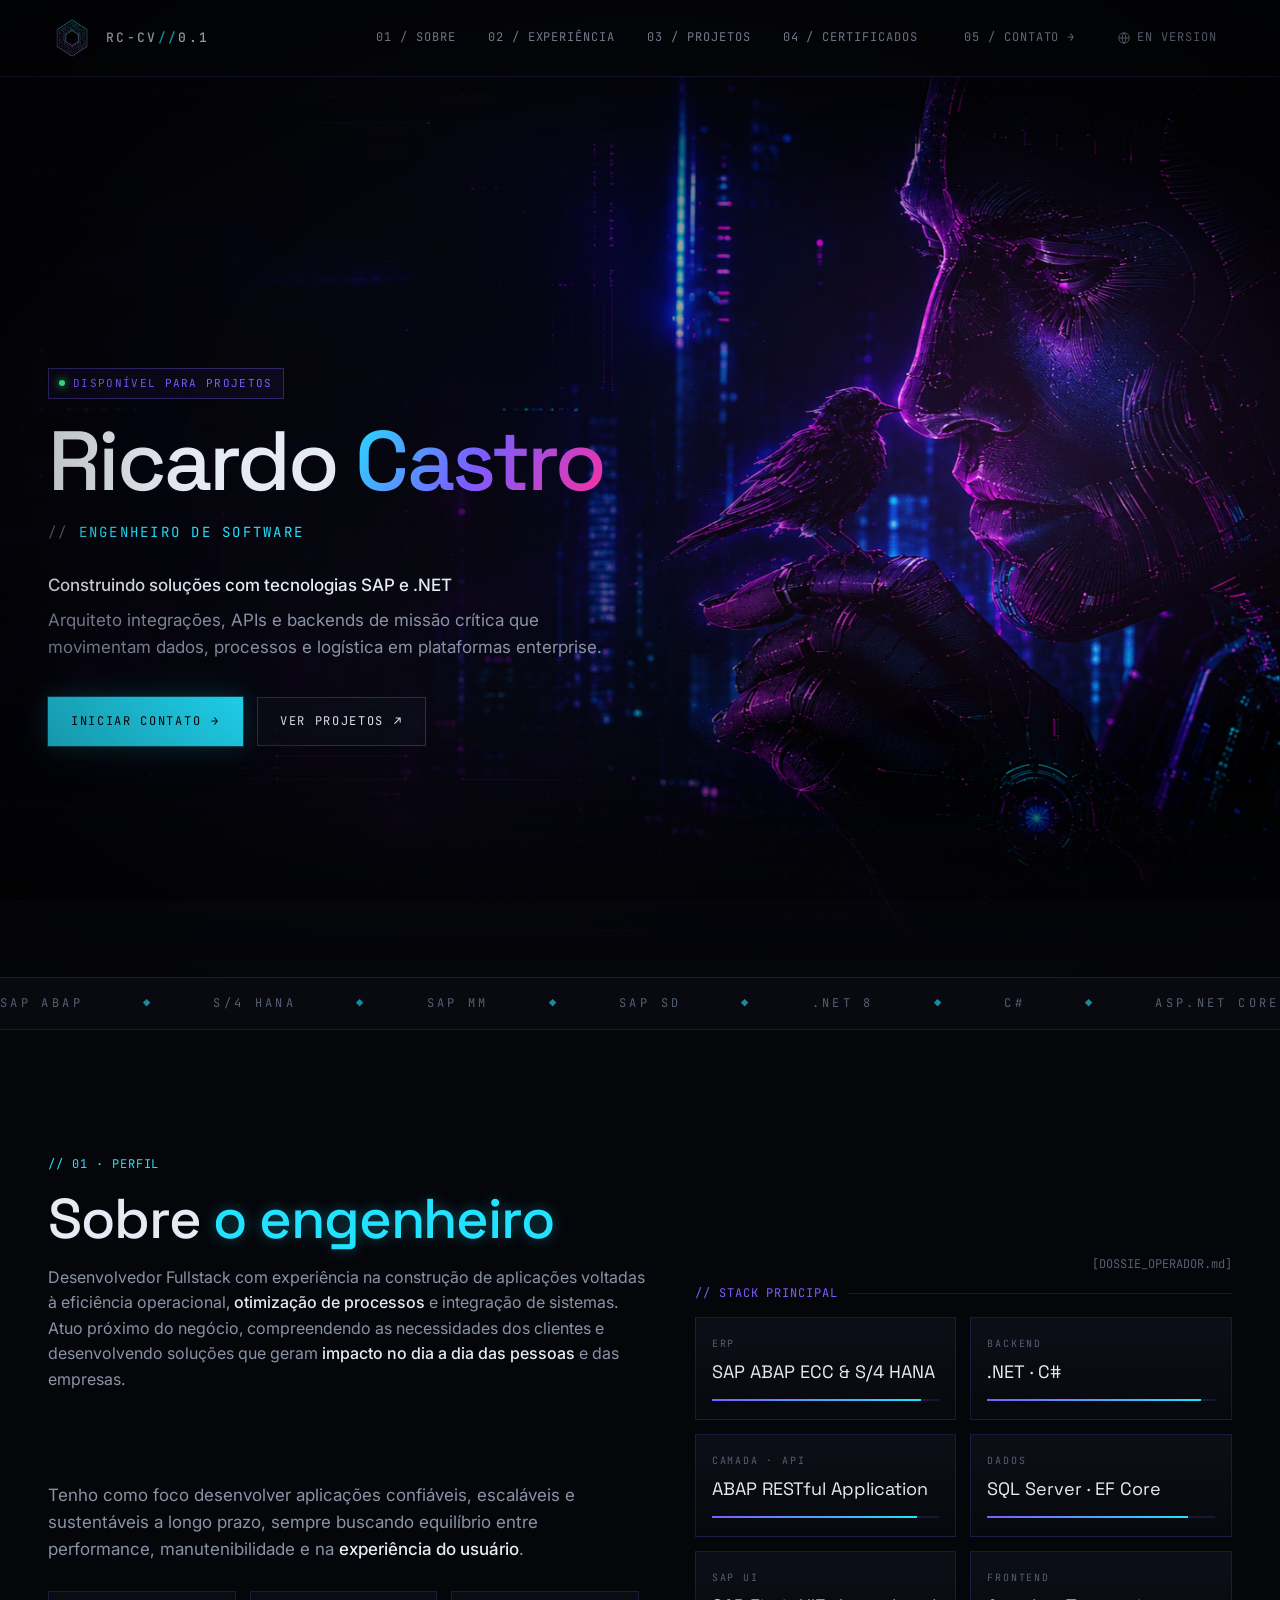
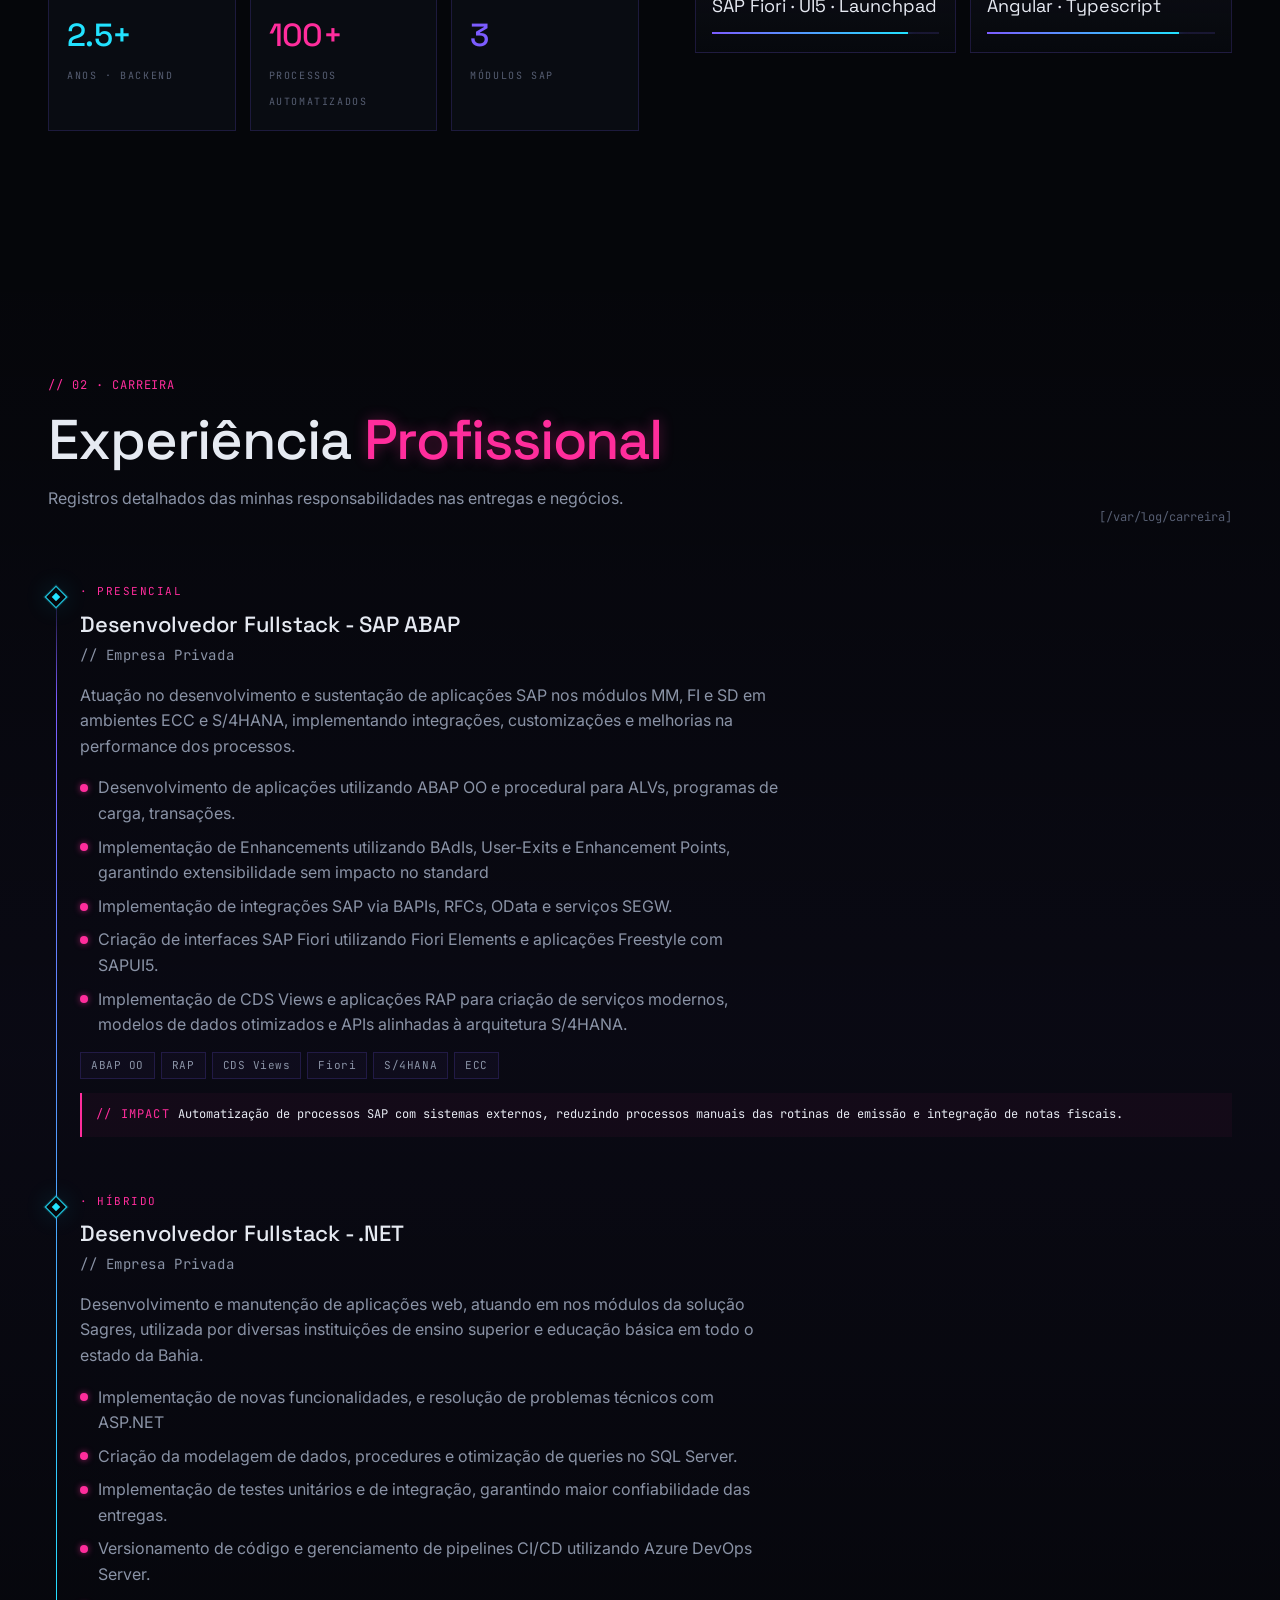
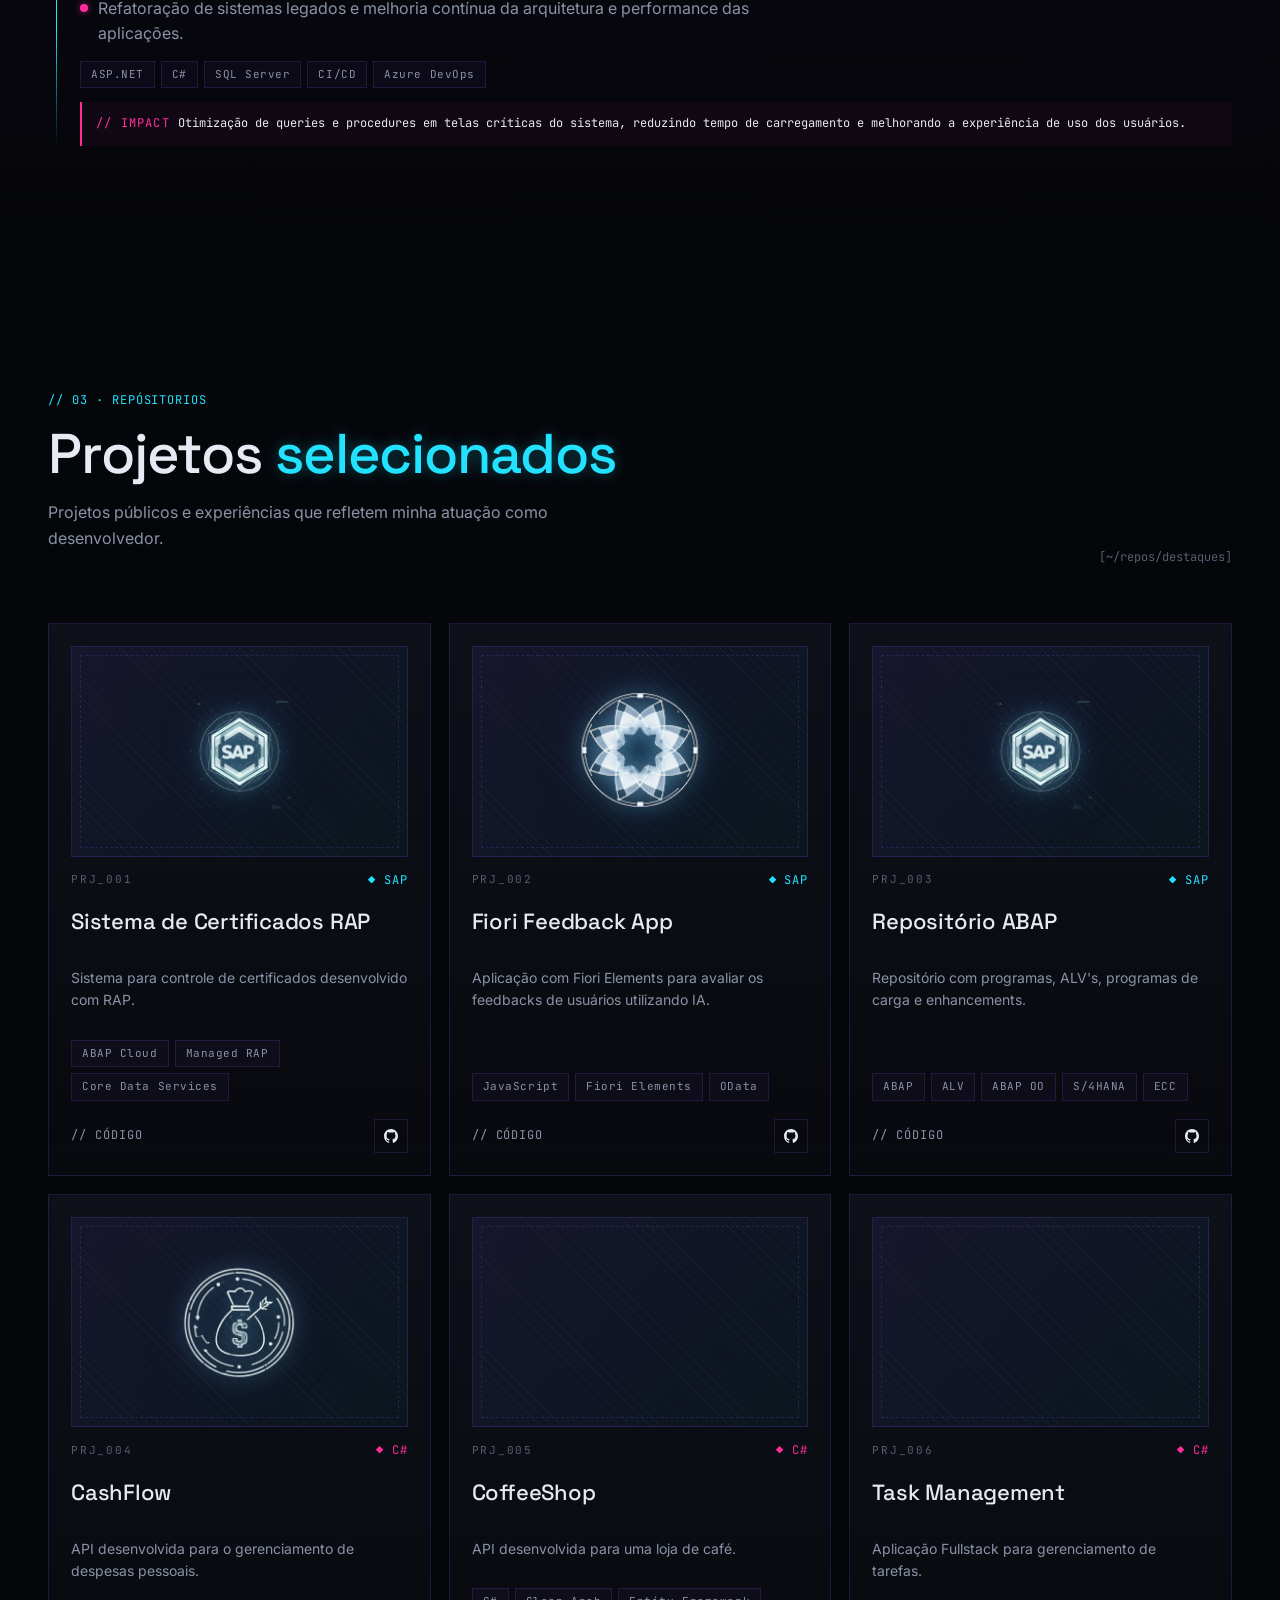
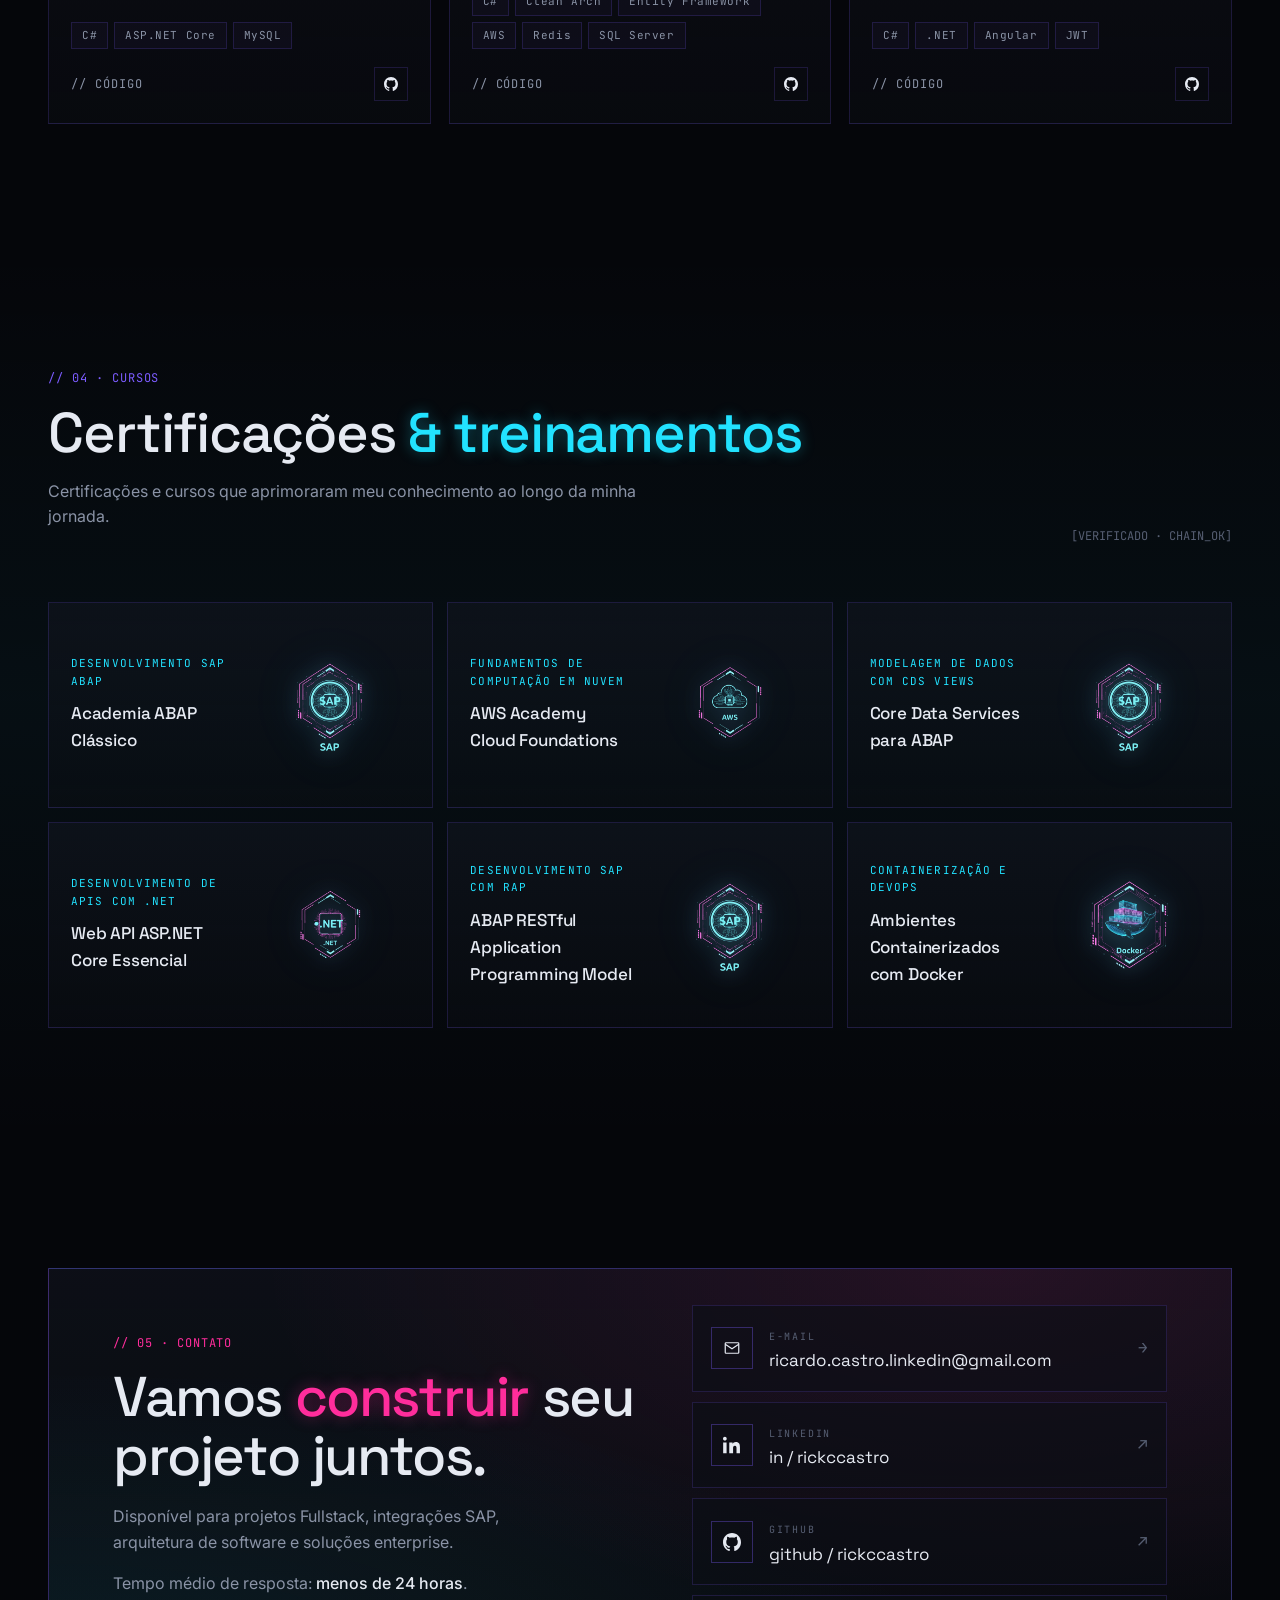
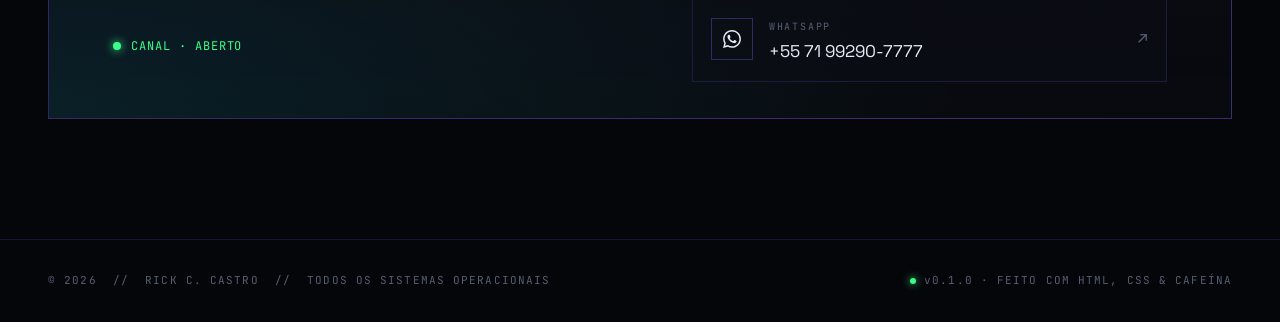
==== commit 15b8b502: "refactor: remove HUD lateral oculto do hero Remove o markup .hero__hud-col / .hud (foto cyborg, read" ====
--- a/index-pt.html
+++ b/index-pt.html
@@ -11,9 +11,15 @@
       name="description"
       content="Engenheiro de Software especializado em sistemas SAP e projetos .NET"
     />
+    <meta name="theme-color" content="#05060A" />
+    <meta name="color-scheme" content="dark" />
+    <link rel="alternate" hreflang="pt-BR" href="index-pt.html" />
+    <link rel="alternate" hreflang="en" href="index-en.html" />
+    <link rel="alternate" hreflang="x-default" href="index-en.html" />
 
     <link rel="preconnect" href="https://fonts.googleapis.com" />
     <link rel="preconnect" href="https://fonts.gstatic.com" crossorigin />
+    <link rel="preload" as="image" href="assets/hero-bg.png" fetchpriority="high" />
     <link
       href="https://fonts.googleapis.com/css2?family=Space+Grotesk:wght@300;400;500;600;700&family=JetBrains+Mono:wght@300;400;500;600&family=Inter:wght@300;400;500;600&display=swap"
       rel="stylesheet"
@@ -115,32 +121,6 @@
           </div>
         </div>
 
-        <div class="reveal in hero__hud-col" style="transition-delay: 0.15s">
-          <div class="hud" aria-hidden="true">
-            <div class="hud__frame">
-              <div class="hud__avatar">
-                <img
-                  class="photo"
-                  src="assets/cyborg.png"
-                  alt=""
-                  loading="eager"
-                  decoding="async"
-                />
-                <div class="scan"></div>
-                <div class="label">// SUBJECT-ID · 0x4A21</div>
-              </div>
-            </div>
-            <div class="hud__corners"><i></i><i></i><i></i><i></i></div>
-            <div class="hud__ticks">
-              <i></i><i></i><i></i><i></i><i></i><i></i><i></i><i></i>
-            </div>
-            <div class="hud__readout">
-              <div><b>06+</b><span class="mono">ANOS · EXP</span></div>
-              <div><b>40+</b><span class="mono">DEPLOYS</span></div>
-              <div><b>99.9%</b><span class="mono">UPTIME</span></div>
-            </div>
-          </div>
-        </div>
       </div>
     </section>
 
@@ -200,10 +180,10 @@
                 <b>2.5+</b><span>ANOS · BACKEND</span>
               </div>
               <div class="metric" role="listitem">
-                <b>12</b><span>DEPLOYS · CORPORATIVOS</span>
+                <b>100+</b><span>PROCESSOS AUTOMATIZADOS</span>
               </div>
               <div class="metric" role="listitem">
-                <b>3</b><span>MÓDULOS SAP · EM USO</span>
+                <b>3</b><span>MÓDULOS SAP</span>
               </div>
             </div>
           </div>
@@ -425,6 +405,8 @@
                 class="card__preview-img"
                 src="assets/sap-icon.png"
                 alt=""
+                width="1024"
+                height="1024"
                 loading="lazy"
                 decoding="async"
               />
@@ -472,6 +454,8 @@
                 class="card__preview-img"
                 src="assets/fiori-icon.png"
                 alt=""
+                width="141"
+                height="121"
                 loading="lazy"
                 decoding="async"
               />
@@ -520,6 +504,8 @@
                 class="card__preview-img"
                 src="assets/sap-icon.png"
                 alt=""
+                width="1024"
+                height="1024"
                 loading="lazy"
                 decoding="async"
               />
@@ -568,6 +554,8 @@
                 class="card__preview-img"
                 src="assets/money-icon.png"
                 alt=""
+                width="1024"
+                height="1024"
                 loading="lazy"
                 decoding="async"
               />
@@ -614,6 +602,8 @@
                 class="card__preview-img"
                 src="assets/coffee-icon.png"
                 alt=""
+                width="860"
+                height="860"
                 loading="lazy"
                 decoding="async"
               />
@@ -660,6 +650,8 @@
                 class="card__preview-img"
                 src="assets/task-icon.png"
                 alt=""
+                width="1056"
+                height="992"
                 loading="lazy"
                 decoding="async"
               />
@@ -737,6 +729,8 @@
               <img
                 src="assets/cert-sap.png"
                 alt=""
+                width="1184"
+                height="864"
                 loading="lazy"
                 decoding="async"
               />
@@ -750,6 +744,8 @@
               <img
                 src="assets/cert-aws.png"
                 alt=""
+                width="1184"
+                height="864"
                 loading="lazy"
                 decoding="async"
               />
@@ -763,6 +759,8 @@
               <img
                 src="assets/cert-sap.png"
                 alt=""
+                width="1184"
+                height="864"
                 loading="lazy"
                 decoding="async"
               />
@@ -776,6 +774,8 @@
               <img
                 src="assets/cert-net.png"
                 alt=""
+                width="1184"
+                height="864"
                 loading="lazy"
                 decoding="async"
               />
@@ -789,6 +789,8 @@
               <img
                 src="assets/cert-sap.png"
                 alt=""
+                width="1184"
+                height="864"
                 loading="lazy"
                 decoding="async"
               />
@@ -804,6 +806,8 @@
               <img
                 src="assets/cert-docker.png"
                 alt=""
+                width="1184"
+                height="864"
                 loading="lazy"
                 decoding="async"
               />
--- a/styles.css
+++ b/styles.css
@@ -102,12 +102,12 @@
 .boot__lines { color: var(--ink-dim); margin-top: 12px; line-height: 1.7; }
 .boot__lines span { color: var(--green); }
 
-/* ---------- LAYOUT ---------- */
-.container { width: min(1240px, calc(100% - 96px)); margin: 0 auto; }
-@media (max-width: 880px) { .container { width: calc(100% - 48px); } }
-@media (max-width: 480px) { .container { width: calc(100% - 32px); } }
-section { position: relative; padding: 120px 0; }
-@media (max-width: 720px) { section { padding: 80px 0; } }
+/* ---------- LAYOUT (mobile-first) ---------- */
+.container { width: calc(100% - 32px); margin: 0 auto; }
+@media (min-width: 481px) { .container { width: calc(100% - 48px); } }
+@media (min-width: 881px) { .container { width: min(1240px, calc(100% - 96px)); } }
+section { position: relative; padding: 80px 0; }
+@media (min-width: 721px) { section { padding: 120px 0; } }
 
 /* corner-bracket panel motif */
 .panel { position: relative; border: 1px solid var(--line); background: linear-gradient(180deg, rgba(17,21,31,0.6), rgba(11,14,20,0.4)); }
@@ -130,16 +130,18 @@
 .mono.violet { color: var(--violet); }
 
 .section-title {
-  font-size: clamp(34px, 4.6vw, 56px);
+  font-size: clamp(26px, 6vw, 56px);
   line-height: 1.05;
   letter-spacing: -0.02em;
   font-weight: 500;
   margin: 14px 0 8px;
+  overflow-wrap: anywhere;
 }
 .section-title .gl { color: var(--cyan); text-shadow: 0 0 14px rgba(34,226,255,0.35); }
 .section-title .gm { color: var(--magenta); text-shadow: 0 0 14px rgba(255,45,156,0.35); }
 .section-sub { color: var(--ink-dim); max-width: 60ch; }
-.section-head { display: flex; align-items: flex-end; justify-content: space-between; gap: 24px; margin-bottom: 56px; flex-wrap: wrap; }
+.section-head { display: flex; align-items: flex-end; justify-content: space-between; gap: 24px; margin-bottom: 40px; flex-wrap: wrap; }
+@media (min-width: 721px) { .section-head { margin-bottom: 56px; } }
 .section-head .id { font-family: var(--ff-mono); color: var(--ink-mute); font-size: 12px; }
 
 /* ---------- NAV ---------- */
@@ -192,11 +194,12 @@
 }
 .nav__lang:hover { background: var(--magenta); color: var(--bg-0); box-shadow: var(--shadow-glow-magenta); }
 .nav__lang svg { width: 14px; height: 14px; stroke: currentColor; fill: none; stroke-width: 1.5; }
-.nav__burger { display: none; }
-@media (max-width: 880px) {
-  .nav__links { display: none; }
-  .nav__burger { display: inline-flex; gap: 4px; flex-direction: column; padding: 10px; }
-  .nav__burger span { width: 22px; height: 1.5px; background: var(--ink); }
+.nav__links { display: none; }
+.nav__burger { display: inline-flex; gap: 4px; flex-direction: column; padding: 10px; }
+.nav__burger span { width: 22px; height: 1.5px; background: var(--ink); }
+@media (min-width: 881px) {
+  .nav__links { display: flex; }
+  .nav__burger { display: none; }
 }
 .nav__mobile {
   display: none;
@@ -214,7 +217,8 @@
 }
 
 /* ---------- HERO ---------- */
-.hero { padding: 160px 0 100px; min-height: 100vh; display: flex; align-items: center; position: relative; overflow: hidden; isolation: isolate; background: #05060A; }
+.hero { padding: 110px 0 80px; min-height: 100vh; display: flex; align-items: center; position: relative; overflow: hidden; isolation: isolate; background: #05060A; }
+@media (min-width: 721px) { .hero { padding: 160px 0 100px; } }
 
 /* ATMOSPHERIC BACKGROUND LAYERS */
 .hero__bg { position: absolute; inset: 0; z-index: 0; overflow: hidden; pointer-events: none; }
@@ -286,25 +290,23 @@
 }
 
 .hero__inner { position: relative; z-index: 2; display: grid; grid-template-columns: minmax(0, 1fr); align-items: center; width: 100%; }
-.hero__inner > .hero__text { max-width: 640px; padding-left: 48px; }
-@media (max-width: 880px) { .hero__inner > .hero__text { padding-left: 24px; } }
-@media (max-width: 480px) { .hero__inner > .hero__text { padding-left: 0; } }
-/* hide the right-side HUD — character lives in the background now */
-.hero__inner > .hero__hud-col { display: none; }
-
+.hero__inner > .hero__text { max-width: 640px; padding-left: 0; }
+@media (min-width: 481px) { .hero__inner > .hero__text { padding-left: 24px; } }
+@media (min-width: 881px) { .hero__inner > .hero__text { padding-left: 48px; } }
 .hero__badge { display: inline-flex; align-items: center; gap: 8px; padding: 6px 10px; border: 1px solid var(--line-strong); background: rgba(124,92,255,0.06); font-family: var(--ff-mono); font-size: 11px; letter-spacing: 0.12em; text-transform: uppercase; color: var(--violet); }
 .hero__badge .dot { width: 6px; height: 6px; border-radius: 50%; background: var(--green); box-shadow: 0 0 8px var(--green); animation: blink 2s infinite; }
 @keyframes blink { 0%,100% { opacity: 1; } 50% { opacity: 0.3; } }
 
 .hero h1 {
-  font-size: clamp(40px, 6.4vw, 84px);
+  font-size: clamp(34px, 8.4vw, 84px);
   line-height: 1;
   font-weight: 500;
   letter-spacing: -0.035em;
   margin: 20px 0 18px;
-  white-space: nowrap;
-}
-@media (max-width: 980px) { .hero h1 { white-space: normal; } }
+  white-space: normal;
+  overflow-wrap: anywhere;
+}
+@media (min-width: 981px) { .hero h1 { white-space: nowrap; } }
 .hero h1 .l1 { color: var(--ink); }
 .hero h1 .l2 { color: var(--ink-dim); }
 .hero h1 .accent {
@@ -315,16 +317,21 @@
 .hero__role { font-family: var(--ff-mono); font-size: 14px; letter-spacing: 0.16em; text-transform: uppercase; color: var(--cyan); margin-top: 8px; }
 .hero__role::before { content: "// "; color: var(--ink-mute); }
 
-.hero__slogan { color: var(--ink-dim); max-width: 52ch; font-size: 17px; margin: 28px 0 36px; }
+.hero__slogan { color: var(--ink-dim); max-width: 52ch; font-size: 16px; margin: 24px 0 32px; }
+@media (min-width: 721px) { .hero__slogan { font-size: 17px; margin: 28px 0 36px; } }
 .hero__slogan strong { display: block; margin-bottom: 8px; color: var(--ink); font-weight: 500; }
 
-.cta-row { display: flex; gap: 14px; flex-wrap: wrap; }
+.cta-row { display: flex; gap: 12px; flex-wrap: wrap; }
 .btn {
   position: relative; display: inline-flex; align-items: center; gap: 10px;
-  padding: 14px 22px;
+  padding: 12px 18px;
   font-family: var(--ff-mono); font-size: 12px; letter-spacing: 0.14em; text-transform: uppercase;
   border: 1px solid;
   transition: transform .2s, box-shadow .2s, background .2s, color .2s;
+}
+@media (min-width: 481px) {
+  .cta-row { gap: 14px; }
+  .btn { padding: 14px 22px; }
 }
 .btn .arrow { transition: transform .2s; }
 .btn:hover .arrow { transform: translateX(4px); }
@@ -332,137 +339,6 @@
 .btn--primary:hover { background: #66ECFF; box-shadow: 0 0 0 1px var(--cyan), 0 0 30px rgba(34,226,255,.6); }
 .btn--ghost { color: var(--ink); border-color: var(--line-strong); background: rgba(17,21,31,0.4); }
 .btn--ghost:hover { border-color: var(--magenta); color: var(--magenta); box-shadow: var(--shadow-glow-magenta); }
-
-/* IMAGE-INTEGRATED HUD */
-.hud {
-  position: relative;
-  aspect-ratio: 1 / 1.25;
-  max-width: 480px;
-  margin-left: auto;
-}
-/* outer halo bleed — sits BEHIND the frame to bloom into background */
-.hud::before {
-  content: "";
-  position: absolute; inset: -18%;
-  background:
-    radial-gradient(ellipse 60% 60% at 50% 40%, rgba(255, 45, 156, 0.28), transparent 65%),
-    radial-gradient(ellipse 70% 70% at 45% 55%, rgba(168, 70, 220, 0.30), transparent 70%),
-    radial-gradient(ellipse 50% 50% at 55% 70%, rgba(34, 178, 255, 0.10), transparent 70%);
-  filter: blur(40px);
-  z-index: 0;
-  animation: haloPulse 9s ease-in-out infinite alternate;
-  pointer-events: none;
-}
-@keyframes haloPulse {
-  0%   { opacity: 0.75; transform: scale(1); }
-  100% { opacity: 1; transform: scale(1.06); }
-}
-
-.hud__frame {
-  position: absolute; inset: 0;
-  border: 1px solid var(--line-strong);
-  background: linear-gradient(180deg, rgba(11,14,20,0.4), rgba(5,6,10,0.7));
-  overflow: hidden;
-  z-index: 1;
-  box-shadow:
-    inset 0 0 60px rgba(168, 70, 220, 0.15),
-    inset 0 0 120px rgba(0, 0, 0, 0.6);
-}
-
-.hud__avatar {
-  position: absolute; inset: 14px; border: 1px solid var(--line);
-  overflow: hidden;
-  background: #05060A;
-}
-/* the actual image */
-.hud__avatar .photo {
-  position: absolute; inset: 0;
-  width: 100%; height: 100%;
-  object-fit: cover;
-  object-position: 55% 40%;
-  filter: contrast(1.05) saturate(1.05);
-  animation: photoBreath 14s ease-in-out infinite alternate;
-  will-change: transform;
-}
-@keyframes photoBreath {
-  0%   { transform: scale(1.02); }
-  100% { transform: scale(1.07); }
-}
-/* gradient blend into background on left edge so it doesn't look pasted */
-.hud__avatar::before {
-  content: ""; position: absolute; inset: 0; z-index: 2;
-  background:
-    linear-gradient(90deg, rgba(5,6,10,0.55) 0%, rgba(5,6,10,0.0) 25%, rgba(5,6,10,0.0) 75%, rgba(5,6,10,0.35) 100%),
-    linear-gradient(180deg, rgba(5,6,10,0.4) 0%, transparent 18%, transparent 80%, rgba(5,6,10,0.55) 100%);
-  pointer-events: none;
-}
-/* subtle color-grade overlay tying image to background palette */
-.hud__avatar::after {
-  content: ""; position: absolute; inset: 0; z-index: 3;
-  background:
-    radial-gradient(ellipse 60% 60% at 70% 30%, rgba(255, 45, 156, 0.12), transparent 70%),
-    radial-gradient(ellipse 60% 60% at 20% 80%, rgba(34, 178, 255, 0.08), transparent 70%);
-  mix-blend-mode: screen;
-  pointer-events: none;
-}
-
-.hud__avatar .label {
-  position: absolute; bottom: 14px; left: 14px; z-index: 5;
-  font-family: var(--ff-mono); font-size: 10px; letter-spacing: 0.2em; color: rgba(230, 234, 242, 0.7);
-  background: rgba(5,6,10,0.45);
-  padding: 4px 8px;
-  border: 1px solid rgba(124,92,255,0.25);
-  backdrop-filter: blur(4px);
-}
-.hud__avatar .scan {
-  position: absolute; left: 0; right: 0; height: 1px;
-  background: linear-gradient(90deg, transparent, rgba(255, 45, 156, 0.8), transparent);
-  box-shadow: 0 0 16px rgba(255, 45, 156, 0.6);
-  animation: scan 6s linear infinite;
-  top: 0;
-  z-index: 4;
-}
-@keyframes scan {
-  0%   { top: 0%; opacity: 0; }
-  10%  { opacity: 1; }
-  90%  { opacity: 1; }
-  100% { top: 100%; opacity: 0; }
-}
-
-.hud__corners > i {
-  position: absolute; width: 22px; height: 22px;
-  border-color: var(--magenta); border-style: solid; border-width: 0;
-  z-index: 6;
-}
-.hud__corners > i:nth-child(1) { top: -1px; left: -1px; border-top-width: 1.5px; border-left-width: 1.5px; }
-.hud__corners > i:nth-child(2) { top: -1px; right: -1px; border-top-width: 1.5px; border-right-width: 1.5px; }
-.hud__corners > i:nth-child(3) { bottom: -1px; left: -1px; border-bottom-width: 1.5px; border-left-width: 1.5px; }
-.hud__corners > i:nth-child(4) { bottom: -1px; right: -1px; border-bottom-width: 1.5px; border-right-width: 1.5px; box-shadow: 0 0 14px rgba(255, 45, 156, 0.5); }
-
-.hud__ticks { position: absolute; right: -38px; top: 10%; bottom: 10%; width: 30px; }
-.hud__ticks i { position: absolute; right: 0; height: 1px; background: var(--line-strong); }
-.hud__ticks i:nth-child(1) { width: 30px; top: 0%; }
-.hud__ticks i:nth-child(2) { width: 20px; top: 14%; }
-.hud__ticks i:nth-child(3) { width: 26px; top: 28%; background: var(--cyan); box-shadow: 0 0 6px var(--cyan); }
-.hud__ticks i:nth-child(4) { width: 14px; top: 42%; }
-.hud__ticks i:nth-child(5) { width: 22px; top: 56%; }
-.hud__ticks i:nth-child(6) { width: 16px; top: 70%; }
-.hud__ticks i:nth-child(7) { width: 28px; top: 84%; background: var(--magenta); box-shadow: 0 0 6px var(--magenta); }
-.hud__ticks i:nth-child(8) { width: 18px; top: 98%; }
-@media (max-width: 980px) { .hud__ticks { display: none; } .hud { margin: 0 auto; } }
-
-.hud__readout {
-  position: absolute; left: -2px; bottom: -68px;
-  width: 100%; padding: 12px 14px;
-  border: 1px solid var(--line-strong);
-  background: rgba(11,14,20,0.75);
-  backdrop-filter: blur(10px);
-  font-family: var(--ff-mono); font-size: 11px; color: var(--ink-dim);
-  display: grid; grid-template-columns: 1fr 1fr 1fr; gap: 12px;
-  z-index: 5;
-  box-shadow: 0 12px 40px rgba(0,0,0,0.5);
-}
-.hud__readout div b { display: block; font-weight: 500; color: var(--magenta); letter-spacing: 0.1em; font-size: 16px; font-family: var(--ff-display); text-shadow: 0 0 12px rgba(255,45,156,0.35); }
 
 /* marquee strip */
 .marquee {
@@ -478,14 +354,17 @@
 @keyframes marquee { from { transform: translateX(0); } to { transform: translateX(-50%); } }
 
 /* ---------- ABOUT ---------- */
-.about__grid { display: grid; grid-template-columns: 1.1fr 1fr; gap: 56px; align-items: start; }
-@media (max-width: 880px) { .about__grid { grid-template-columns: 1fr; gap: 36px; } }
-@media (min-width: 881px) { .about__grid > .stack-lift { margin-top: -210px; } }
+.about__grid { display: grid; grid-template-columns: 1fr; gap: 36px; align-items: start; }
+@media (min-width: 881px) {
+  .about__grid { grid-template-columns: 1.1fr 1fr; gap: 56px; }
+  .about__grid > .stack-lift { margin-top: -210px; }
+}
 .stack-lift .id { display: block; text-align: right; font-family: var(--ff-mono); color: var(--ink-mute); font-size: 12px; margin-bottom: 10px; }
 .about p { color: var(--ink-dim); font-size: 17px; max-width: 60ch; }
 .about p + p { margin-top: 16px; }
 .about p strong { color: var(--ink); font-weight: 500; }
-.stack { display: grid; grid-template-columns: repeat(2, 1fr); gap: 14px; }
+.stack { display: grid; grid-template-columns: 1fr; gap: 14px; }
+@media (min-width: 481px) { .stack { grid-template-columns: repeat(2, 1fr); } }
 .stack__item {
   padding: 18px 16px;
   border: 1px solid var(--line);
@@ -500,7 +379,8 @@
 .stack__bar { margin-top: 12px; height: 2px; background: rgba(124,92,255,0.15); position: relative; overflow: hidden; }
 .stack__bar::before { content: ""; position: absolute; inset: 0; width: var(--lvl, 75%); background: linear-gradient(90deg, var(--violet), var(--cyan)); box-shadow: 0 0 8px rgba(34,226,255,.5); }
 
-.metrics { display: grid; grid-template-columns: repeat(3,1fr); gap: 14px; margin-top: 28px; }
+.metrics { display: grid; grid-template-columns: 1fr; gap: 14px; margin-top: 28px; }
+@media (min-width: 481px) { .metrics { grid-template-columns: repeat(3, 1fr); } }
 .metric { padding: 18px; border: 1px solid var(--line); background: rgba(17,21,31,0.4); }
 .metric b { display: block; font-family: var(--ff-display); font-size: 32px; font-weight: 500; color: var(--ink); letter-spacing: -0.02em; }
 .metric span { font-family: var(--ff-mono); font-size: 10px; letter-spacing: 0.16em; text-transform: uppercase; color: var(--ink-mute); }
@@ -509,7 +389,8 @@
 .metric:nth-child(3) b { color: var(--violet); }
 
 /* ---------- EXPERIENCE ---------- */
-.timeline { position: relative; padding-left: 32px; }
+.timeline { position: relative; padding-left: 24px; }
+@media (min-width: 481px) { .timeline { padding-left: 32px; } }
 .timeline::before {
   content: ""; position: absolute; left: 8px; top: 0; bottom: 0; width: 1px;
   background: linear-gradient(to bottom, transparent, var(--violet) 10%, var(--cyan) 90%, transparent);
@@ -517,7 +398,7 @@
 .tl-item { position: relative; padding-bottom: 56px; }
 .tl-item:last-child { padding-bottom: 0; }
 .tl-item::before {
-  content: ""; position: absolute; left: -32px; top: 6px;
+  content: ""; position: absolute; left: -24px; top: 6px;
   width: 16px; height: 16px;
   background: var(--bg-0);
   border: 1px solid var(--cyan);
@@ -525,13 +406,18 @@
   box-shadow: var(--shadow-glow-cyan);
 }
 .tl-item::after {
-  content: ""; position: absolute; left: -27px; top: 11px;
+  content: ""; position: absolute; left: -19px; top: 11px;
   width: 6px; height: 6px;
   background: var(--cyan);
   transform: rotate(45deg);
 }
+@media (min-width: 481px) {
+  .tl-item::before { left: -32px; }
+  .tl-item::after { left: -27px; }
+}
 .tl-meta { font-family: var(--ff-mono); font-size: 11px; letter-spacing: 0.14em; text-transform: uppercase; color: var(--magenta); }
-.tl-title { font-family: var(--ff-display); font-size: 22px; font-weight: 500; margin: 6px 0 2px; }
+.tl-title { font-family: var(--ff-display); font-size: 20px; font-weight: 500; margin: 6px 0 2px; overflow-wrap: anywhere; }
+@media (min-width: 481px) { .tl-title { font-size: 22px; } }
 .tl-company { color: var(--ink-dim); font-size: 14px; font-family: var(--ff-mono); letter-spacing: 0.04em; }
 .tl-body { color: var(--ink-dim); margin: 14px 0 14px; max-width: 70ch; }
 .tl-body ul { margin: 0; padding: 0; list-style: none; }
@@ -573,20 +459,21 @@
 .tl-impact::before { content: "// IMPACT  "; color: var(--magenta); letter-spacing: 0.1em; }
 
 /* ---------- PROJECTS ---------- */
-.projects__grid { display: grid; grid-template-columns: repeat(3, 1fr); gap: 18px; }
-@media (max-width: 980px) { .projects__grid { grid-template-columns: repeat(2,1fr); } }
-@media (max-width: 640px) { .projects__grid { grid-template-columns: 1fr; } }
+.projects__grid { display: grid; grid-template-columns: 1fr; gap: 18px; }
+@media (min-width: 641px) { .projects__grid { grid-template-columns: repeat(2, 1fr); } }
+@media (min-width: 981px) { .projects__grid { grid-template-columns: repeat(3, 1fr); } }
 
 .card {
   position: relative;
   border: 1px solid var(--line);
   background: linear-gradient(180deg, rgba(17,21,31,0.7), rgba(11,14,20,0.4));
-  padding: 22px;
+  padding: 18px;
   display: flex; flex-direction: column; gap: 14px;
   transition: transform .3s ease, border-color .3s ease, box-shadow .3s ease;
   overflow: hidden;
-  min-height: 360px;
-}
+  min-height: 320px;
+}
+@media (min-width: 481px) { .card { padding: 22px; min-height: 360px; } }
 .card::before {
   content: "";
   position: absolute; inset: 0; pointer-events: none;
@@ -628,7 +515,8 @@
   position: relative;
 }
 .card__no { font-family: var(--ff-mono); font-size: 11px; color: var(--ink-mute); letter-spacing: 0.16em; }
-.card__title { font-family: var(--ff-display); font-size: 22px; font-weight: 500; }
+.card__title { font-family: var(--ff-display); font-size: 20px; font-weight: 500; overflow-wrap: anywhere; }
+@media (min-width: 481px) { .card__title { font-size: 22px; } }
 .card__body { color: var(--ink-dim); font-size: 14px; flex: 1; }
 .card__foot { display: flex; align-items: center; justify-content: space-between; gap: 12px; margin-top: 4px; }
 .card__links { display: flex; gap: 6px; }
@@ -641,12 +529,12 @@
 .iconlink svg { width: 14px; height: 14px; }
 
 /* ---------- CERTIFICATIONS ---------- */
-.certs__grid { display: grid; grid-template-columns: repeat(3, 1fr); gap: 14px; }
-@media (max-width: 980px) { .certs__grid { grid-template-columns: repeat(2,1fr); } }
-@media (max-width: 640px) { .certs__grid { grid-template-columns: 1fr; } }
+.certs__grid { display: grid; grid-template-columns: 1fr; gap: 14px; }
+@media (min-width: 641px) { .certs__grid { grid-template-columns: repeat(2, 1fr); } }
+@media (min-width: 981px) { .certs__grid { grid-template-columns: repeat(3, 1fr); } }
 .cert {
   border: 1px solid var(--line);
-  padding: 22px;
+  padding: 18px;
   background: linear-gradient(180deg, rgba(17,21,31,0.6), rgba(11,14,20,0.4));
   position: relative;
   transition: all .25s;
@@ -655,10 +543,11 @@
   grid-template-areas:
     "issuer seal"
     "title  seal";
-  column-gap: 18px;
+  column-gap: 14px;
   row-gap: 10px;
   align-items: start;
 }
+@media (min-width: 481px) { .cert { padding: 22px; column-gap: 18px; } }
 .cert__seal { grid-area: seal; align-self: start; }
 .cert__issuer { grid-area: issuer; align-self: end; }
 .cert__title { grid-area: title; align-self: start; }
@@ -684,13 +573,14 @@
   font-weight: 500;
 }
 .cert__seal--img {
-  width: 160px; height: 160px;
+  width: 110px; height: 110px;
   border: 0;
   transform: none;
   box-shadow: none;
   margin: 0;
   overflow: visible;
 }
+@media (min-width: 481px) { .cert__seal--img { width: 160px; height: 160px; } }
 .cert__seal--img::after { display: none; }
 .cert__seal--img img {
   width: 100%; height: 100%;
@@ -706,7 +596,7 @@
 .contact { position: relative; }
 .contact__wrap {
   border: 1px solid var(--line-strong);
-  padding: 56px clamp(24px, 5vw, 72px);
+  padding: 36px clamp(18px, 5vw, 72px);
   background:
     radial-gradient(ellipse at 80% 0%, rgba(255,45,156,0.10), transparent 55%),
     radial-gradient(ellipse at 0% 100%, rgba(34,226,255,0.10), transparent 55%),
@@ -714,18 +604,20 @@
   position: relative;
   overflow: hidden;
 }
-.contact__grid { display: grid; grid-template-columns: 1.1fr 1fr; gap: 56px; align-items: center; position: relative; z-index: 1; }
-@media (max-width: 880px) { .contact__grid { grid-template-columns: 1fr; } }
+.contact__grid { display: grid; grid-template-columns: 1fr; gap: 56px; align-items: center; position: relative; z-index: 1; }
+@media (min-width: 881px) { .contact__grid { grid-template-columns: 1.1fr 1fr; } }
 .contact h2 { font-size: clamp(34px, 4.6vw, 56px); line-height: 1.05; letter-spacing: -0.025em; }
 .contact h2 .accent { color: var(--magenta); text-shadow: 0 0 16px rgba(255,45,156,0.4); }
 .channels { display: grid; gap: 10px; }
 .channel {
-  display: flex; align-items: center; gap: 16px;
-  padding: 16px 18px;
+  display: flex; align-items: center; gap: 14px;
+  padding: 14px;
   border: 1px solid var(--line);
   background: rgba(11,14,20,0.6);
   transition: all .25s;
-}
+  min-width: 0;
+}
+@media (min-width: 481px) { .channel { gap: 16px; padding: 16px 18px; } }
 .channel:hover { border-color: var(--cyan); transform: translateX(4px); box-shadow: var(--shadow-glow-cyan); }
 .channel:hover .channel__arrow { color: var(--cyan); transform: translateX(4px); }
 .channel__icon {
@@ -735,19 +627,22 @@
   flex-shrink: 0;
 }
 .channel__icon svg { width: 18px; height: 18px; }
-.channel__meta { flex: 1; }
+.channel__meta { flex: 1; min-width: 0; }
 .channel__label { font-family: var(--ff-mono); font-size: 10px; letter-spacing: 0.18em; text-transform: uppercase; color: var(--ink-mute); }
-.channel__value { font-family: var(--ff-display); font-size: 17px; }
+.channel__value { font-family: var(--ff-display); font-size: 15px; overflow-wrap: anywhere; word-break: break-word; display: block; }
+@media (min-width: 481px) { .channel__value { font-size: 17px; } }
 .channel__arrow { transition: all .2s; color: var(--ink-mute); font-family: var(--ff-mono); }
 
 /* ---------- FOOTER ---------- */
 .footer {
   border-top: 1px solid var(--line);
-  padding: 32px 0;
-  font-family: var(--ff-mono); font-size: 11px;
+  padding: 24px 0;
+  font-family: var(--ff-mono); font-size: 10px;
   color: var(--ink-mute);
-  letter-spacing: 0.1em;
-}
+  letter-spacing: 0.08em;
+  overflow-wrap: anywhere;
+}
+@media (min-width: 481px) { .footer { padding: 32px 0; font-size: 11px; letter-spacing: 0.1em; } }
 .footer__inner { display: flex; justify-content: space-between; align-items: center; flex-wrap: wrap; gap: 16px; }
 .footer__status { display: inline-flex; align-items: center; gap: 8px; }
 .footer__status .dot { width: 6px; height: 6px; border-radius: 50%; background: var(--green); box-shadow: 0 0 8px var(--green); animation: blink 2s infinite; }
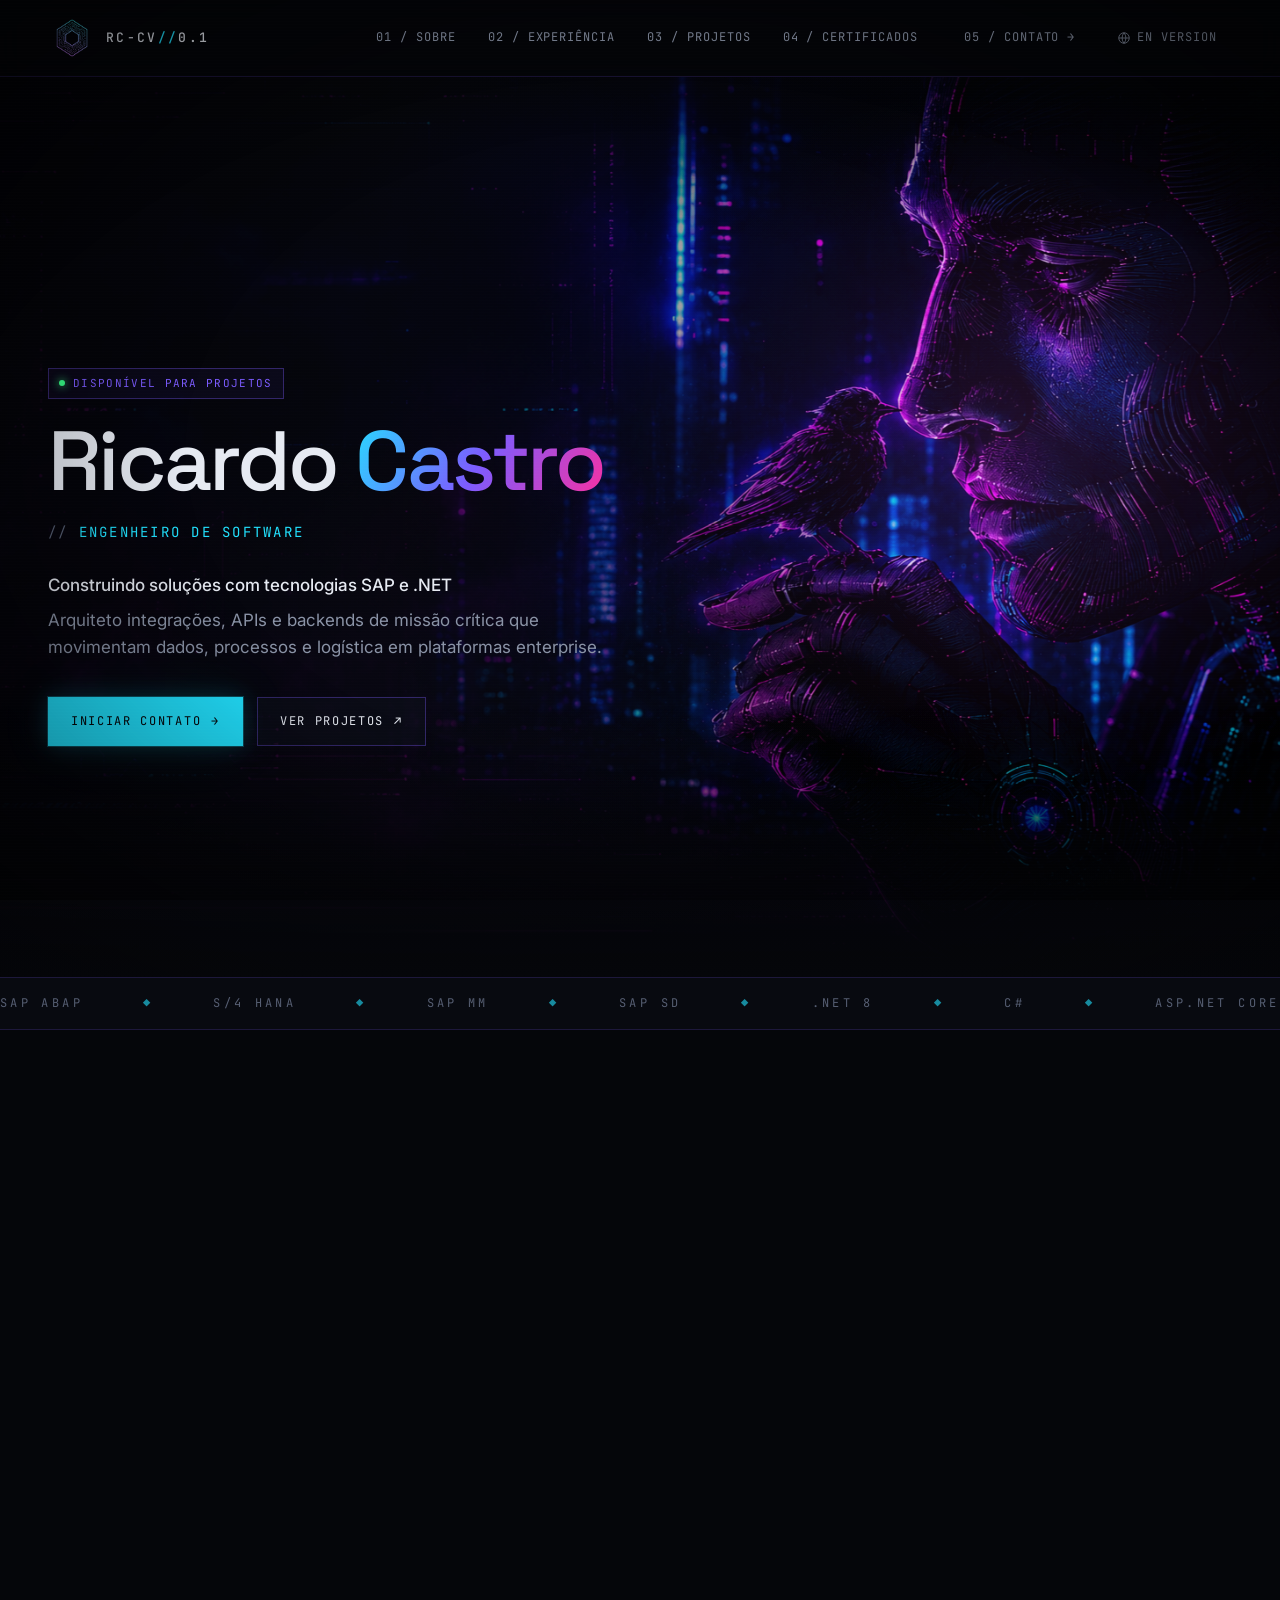
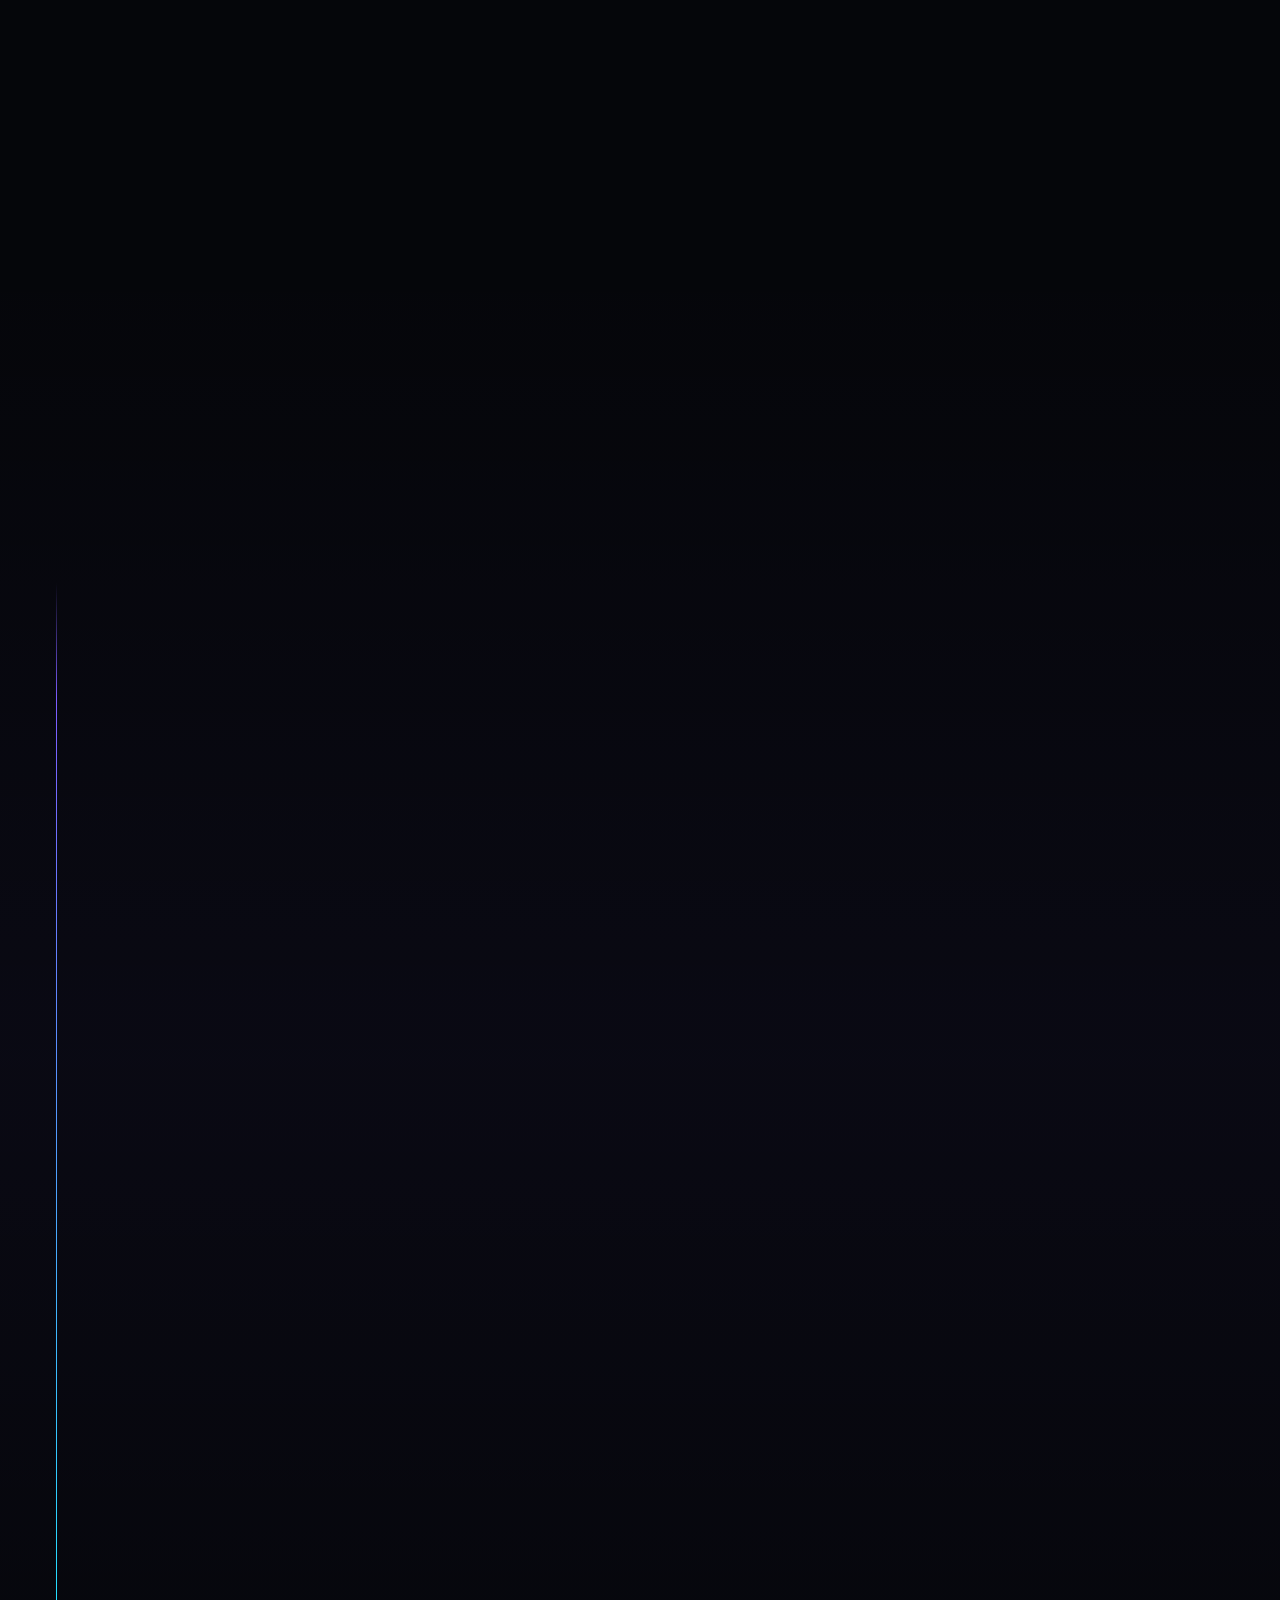
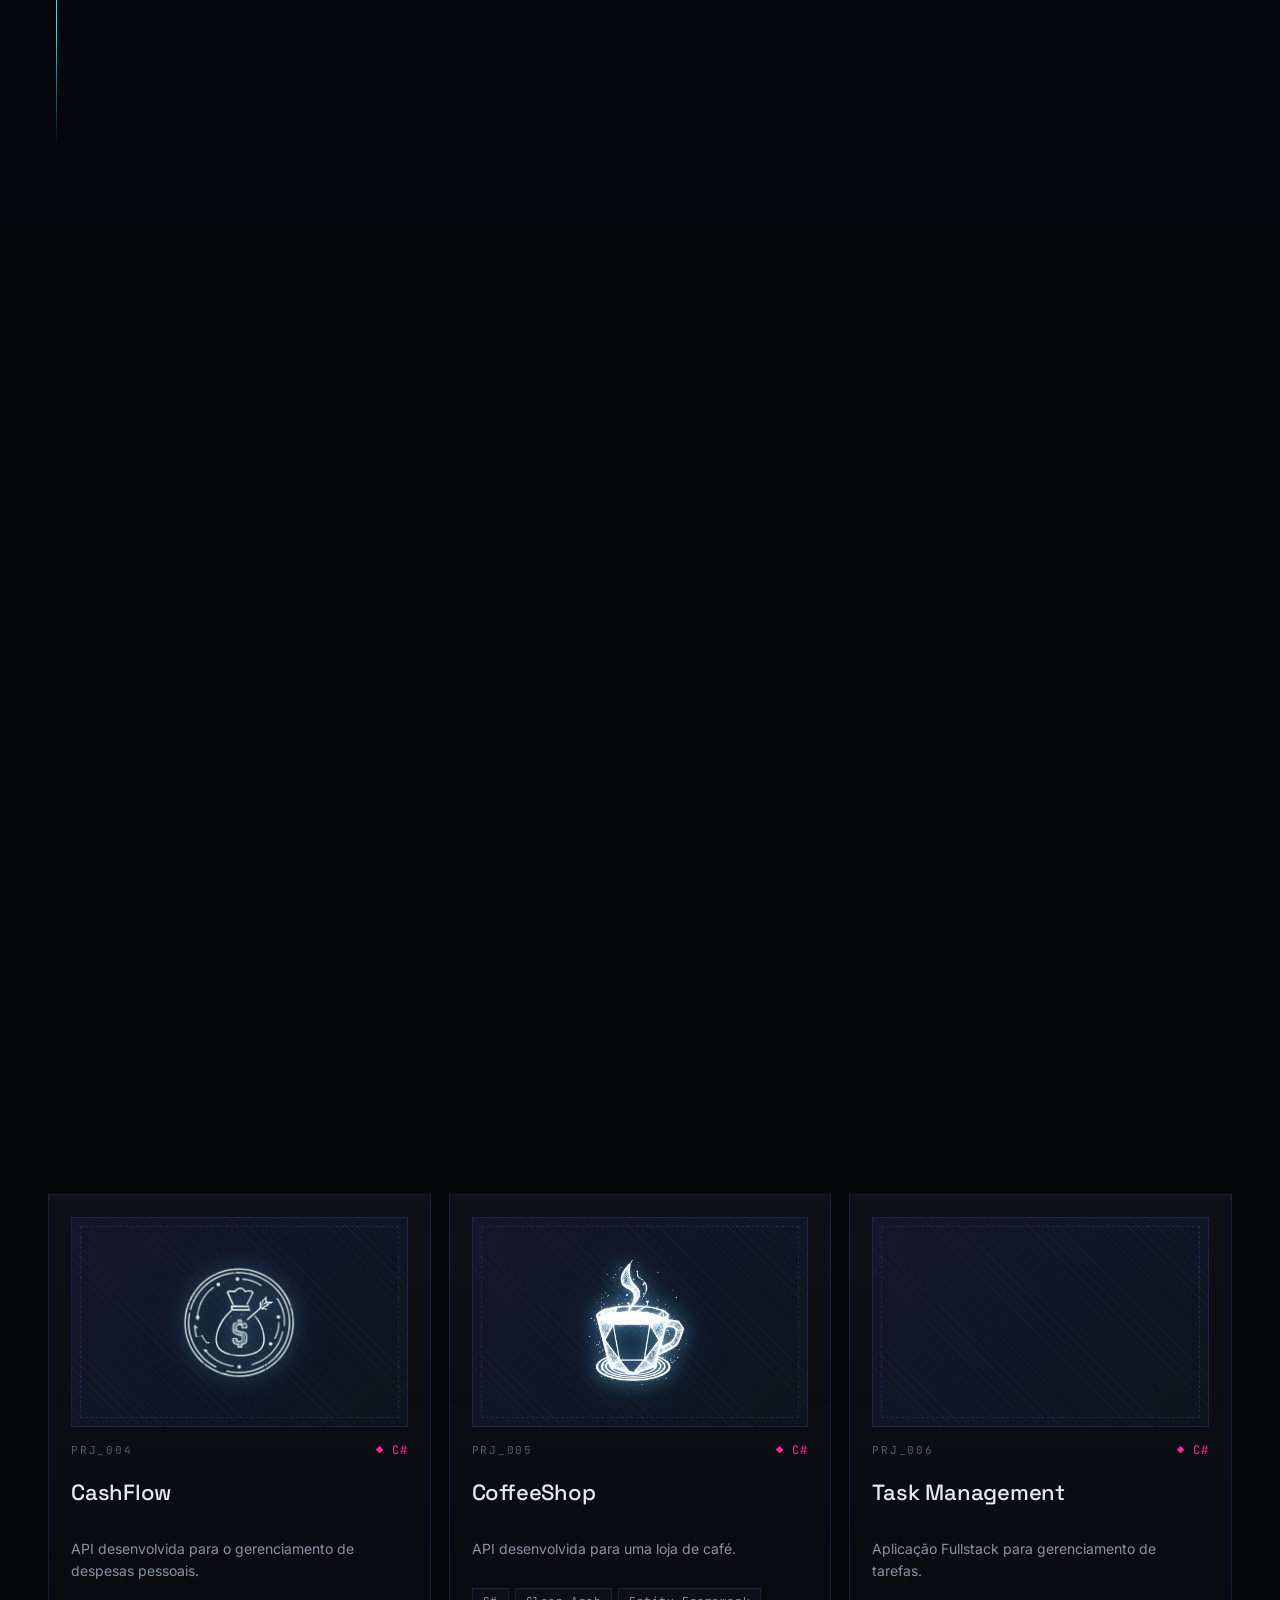
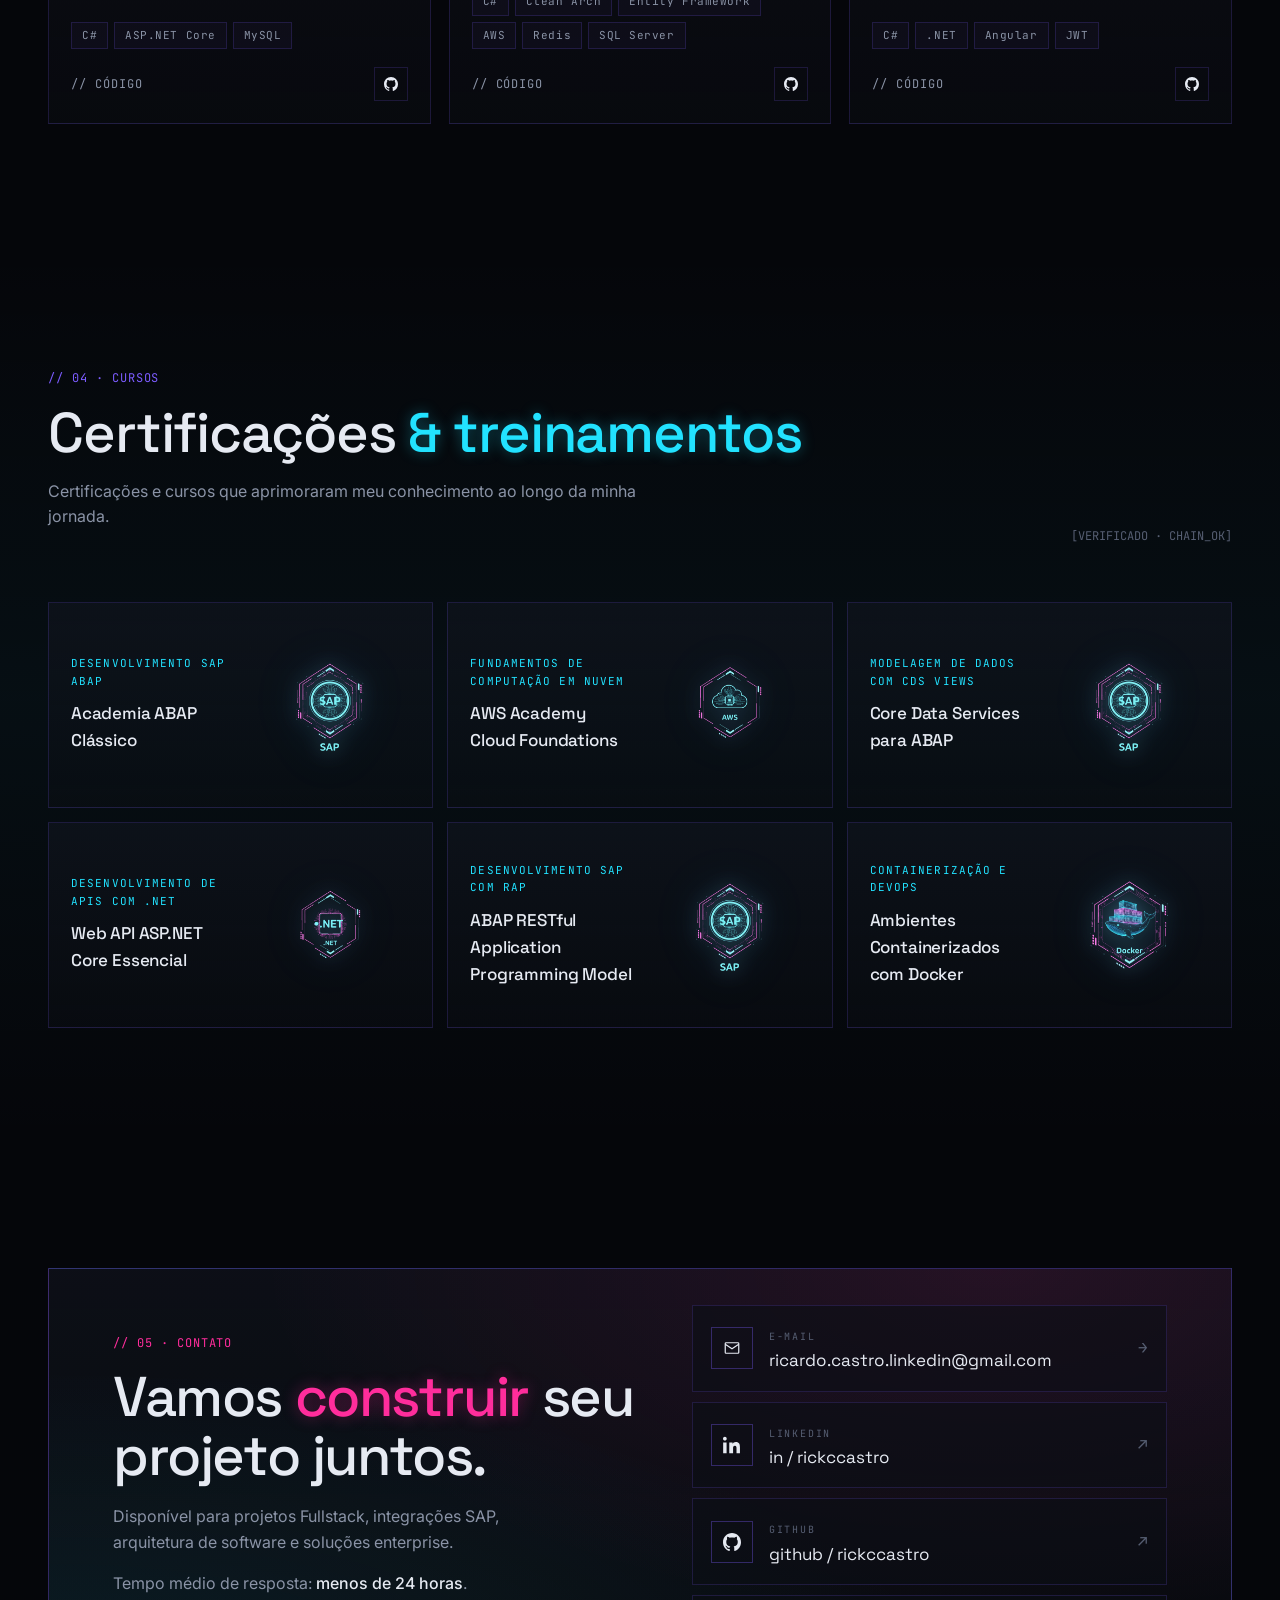
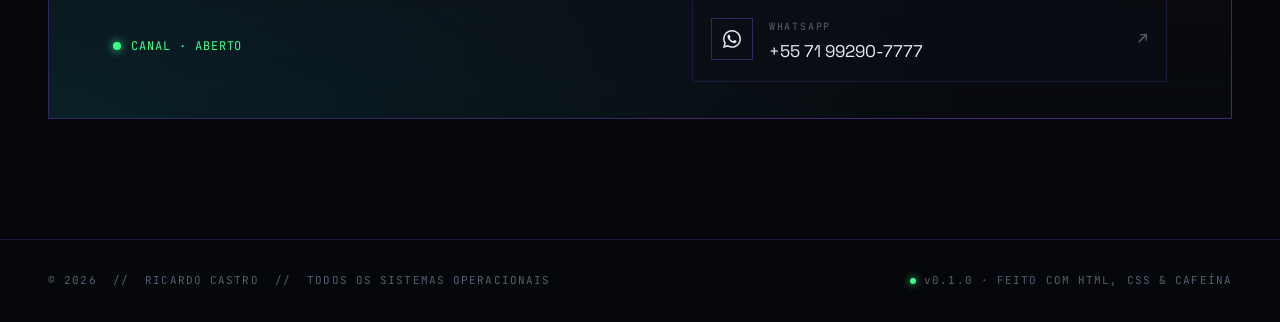
==== commit e05ed25d: "fix: correção do nome no footer" ====
--- a/index-pt.html
+++ b/index-pt.html
@@ -960,7 +960,7 @@
     <footer class="footer">
       <div class="container footer__inner">
         <div>
-          © <span id="year"></span> &nbsp;//&nbsp; RICK&nbsp;C.&nbsp;CASTRO
+          © <span id="year"></span> &nbsp;//&nbsp; RICARDO&nbsp;CASTRO
           &nbsp;//&nbsp; TODOS OS SISTEMAS OPERACIONAIS
         </div>
         <div class="footer__status">
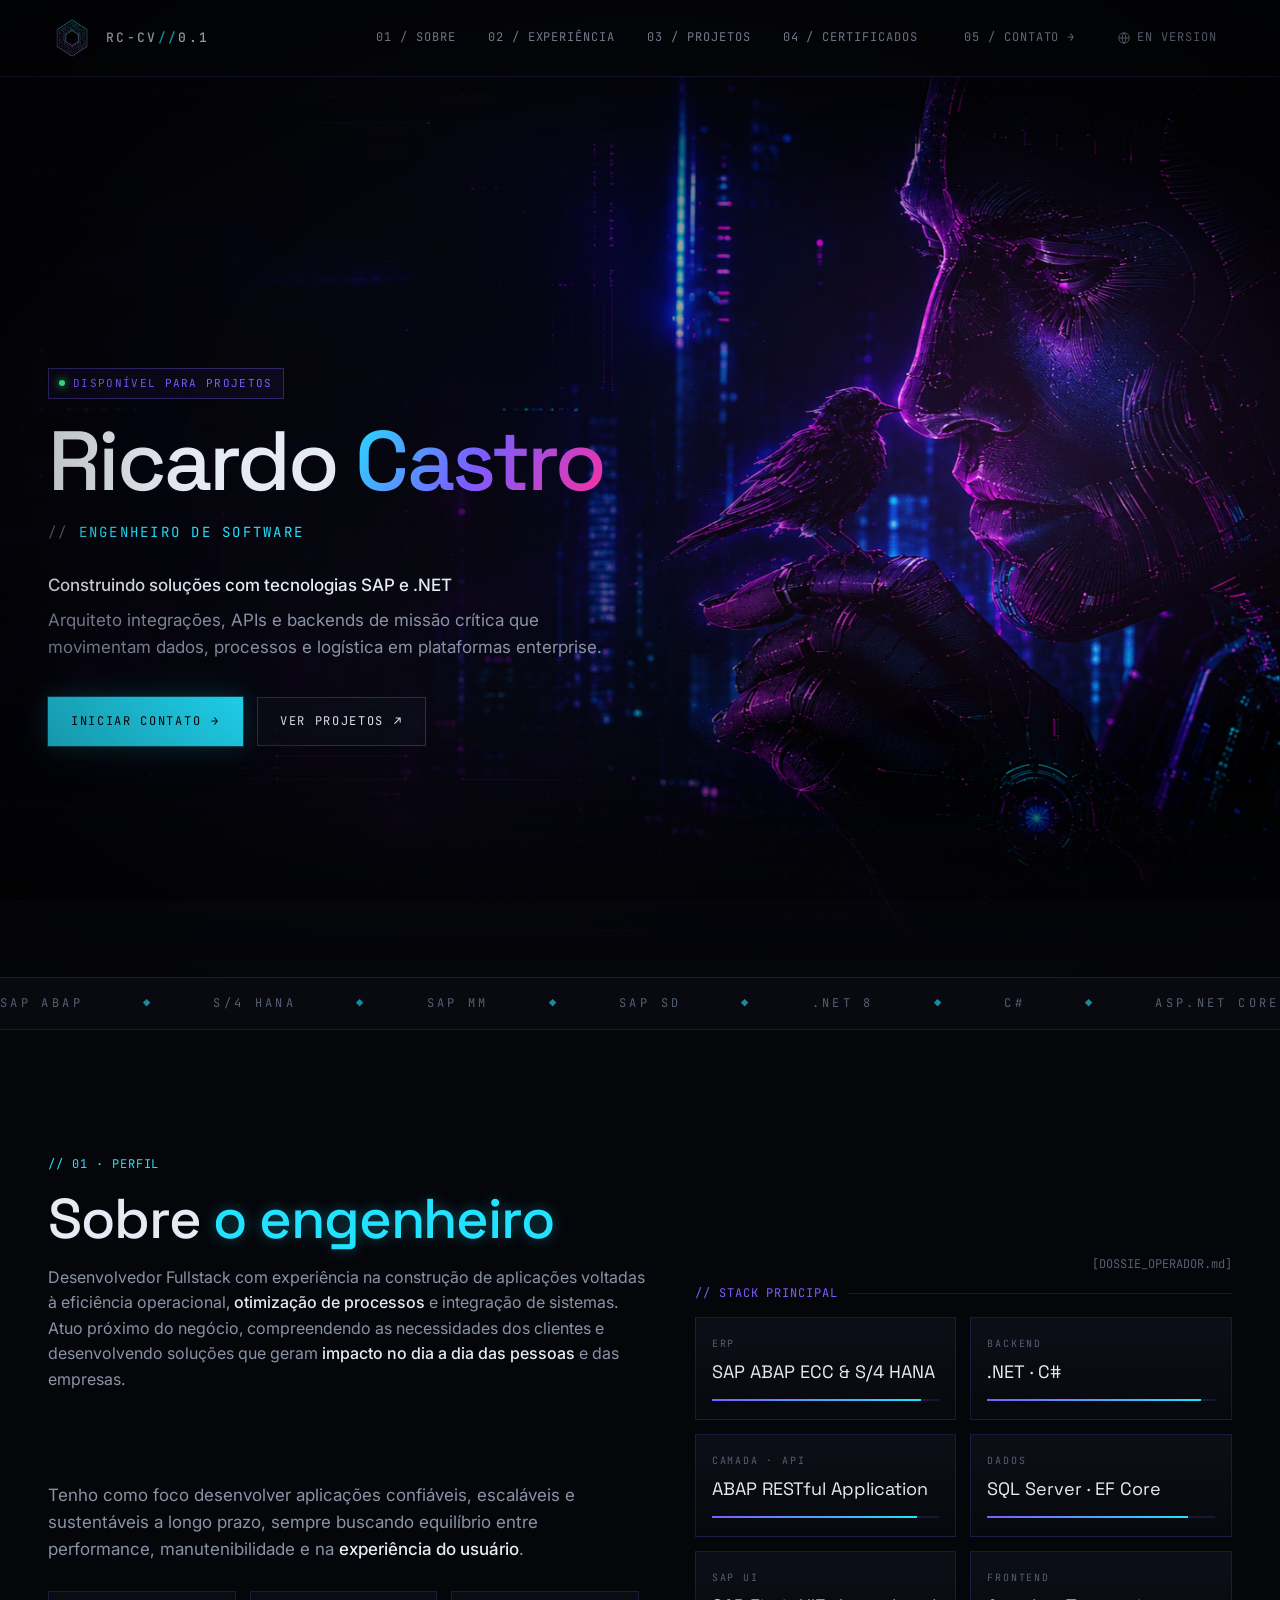
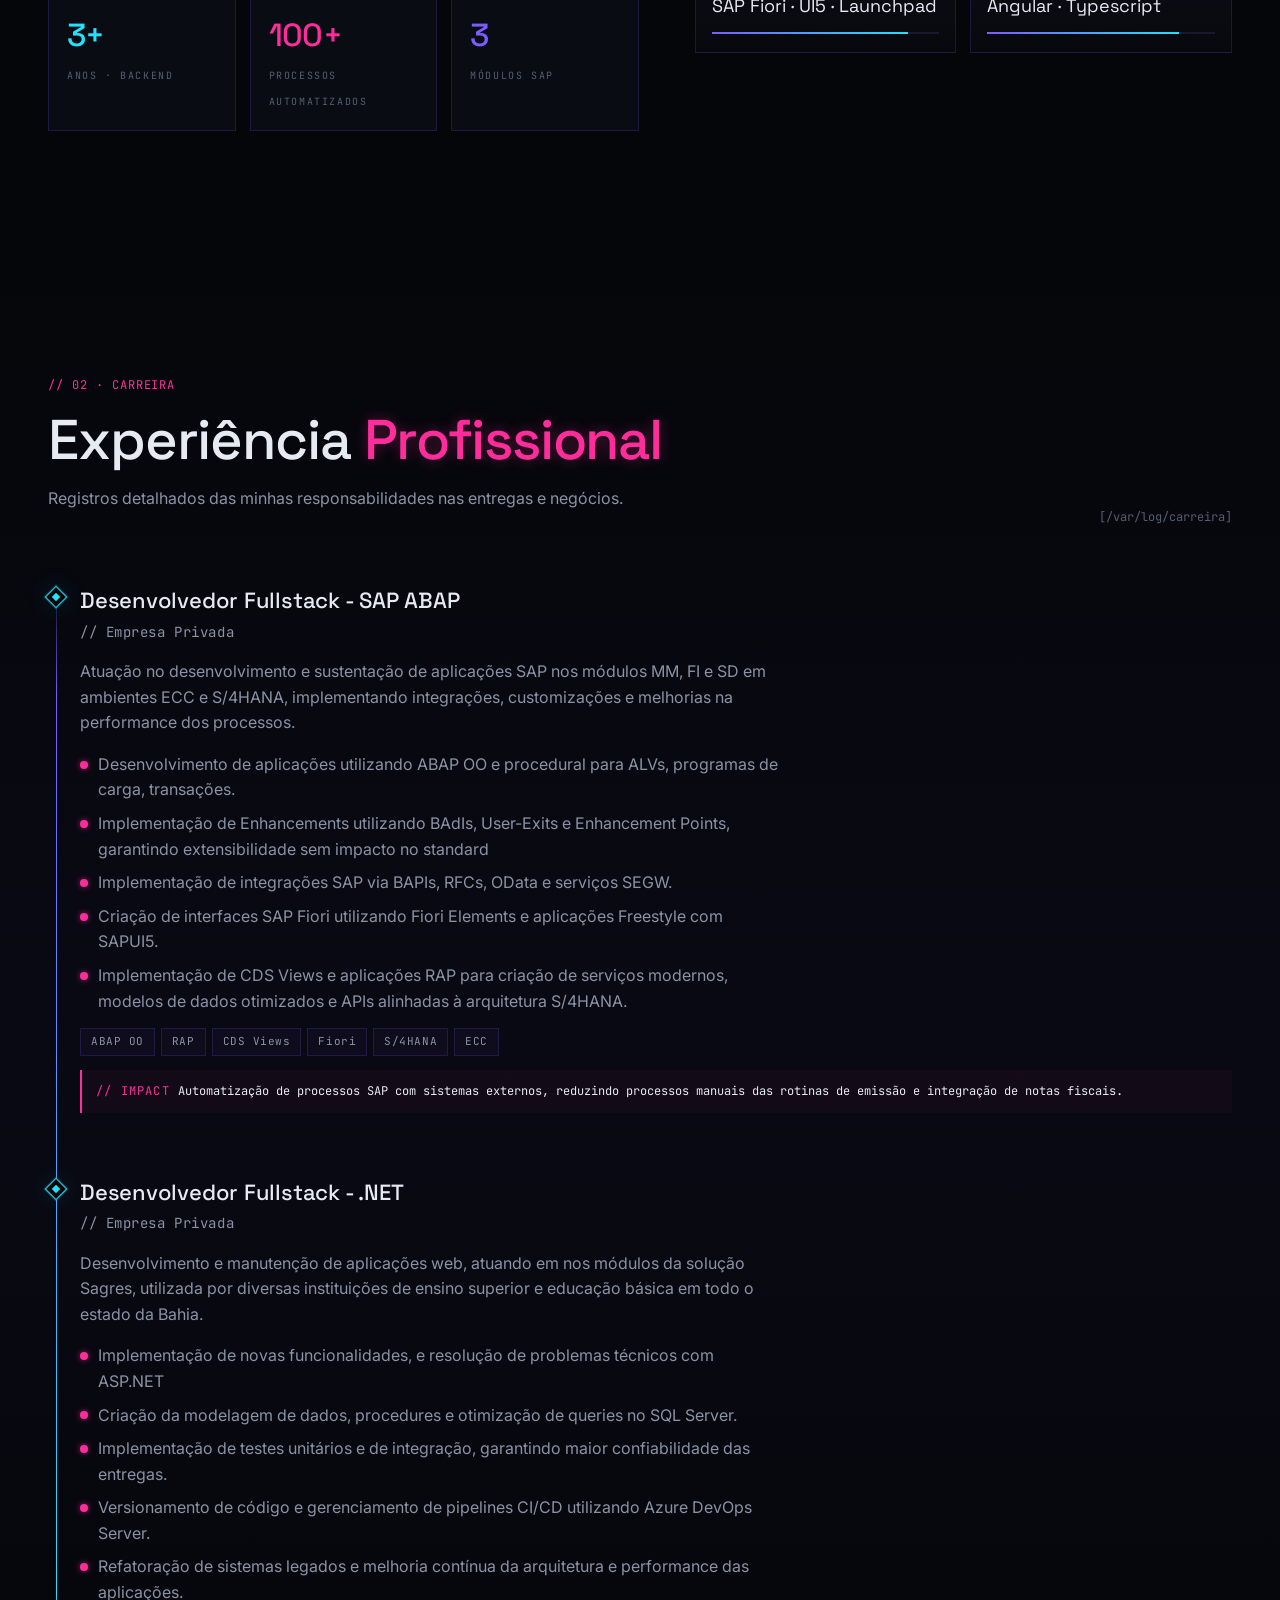
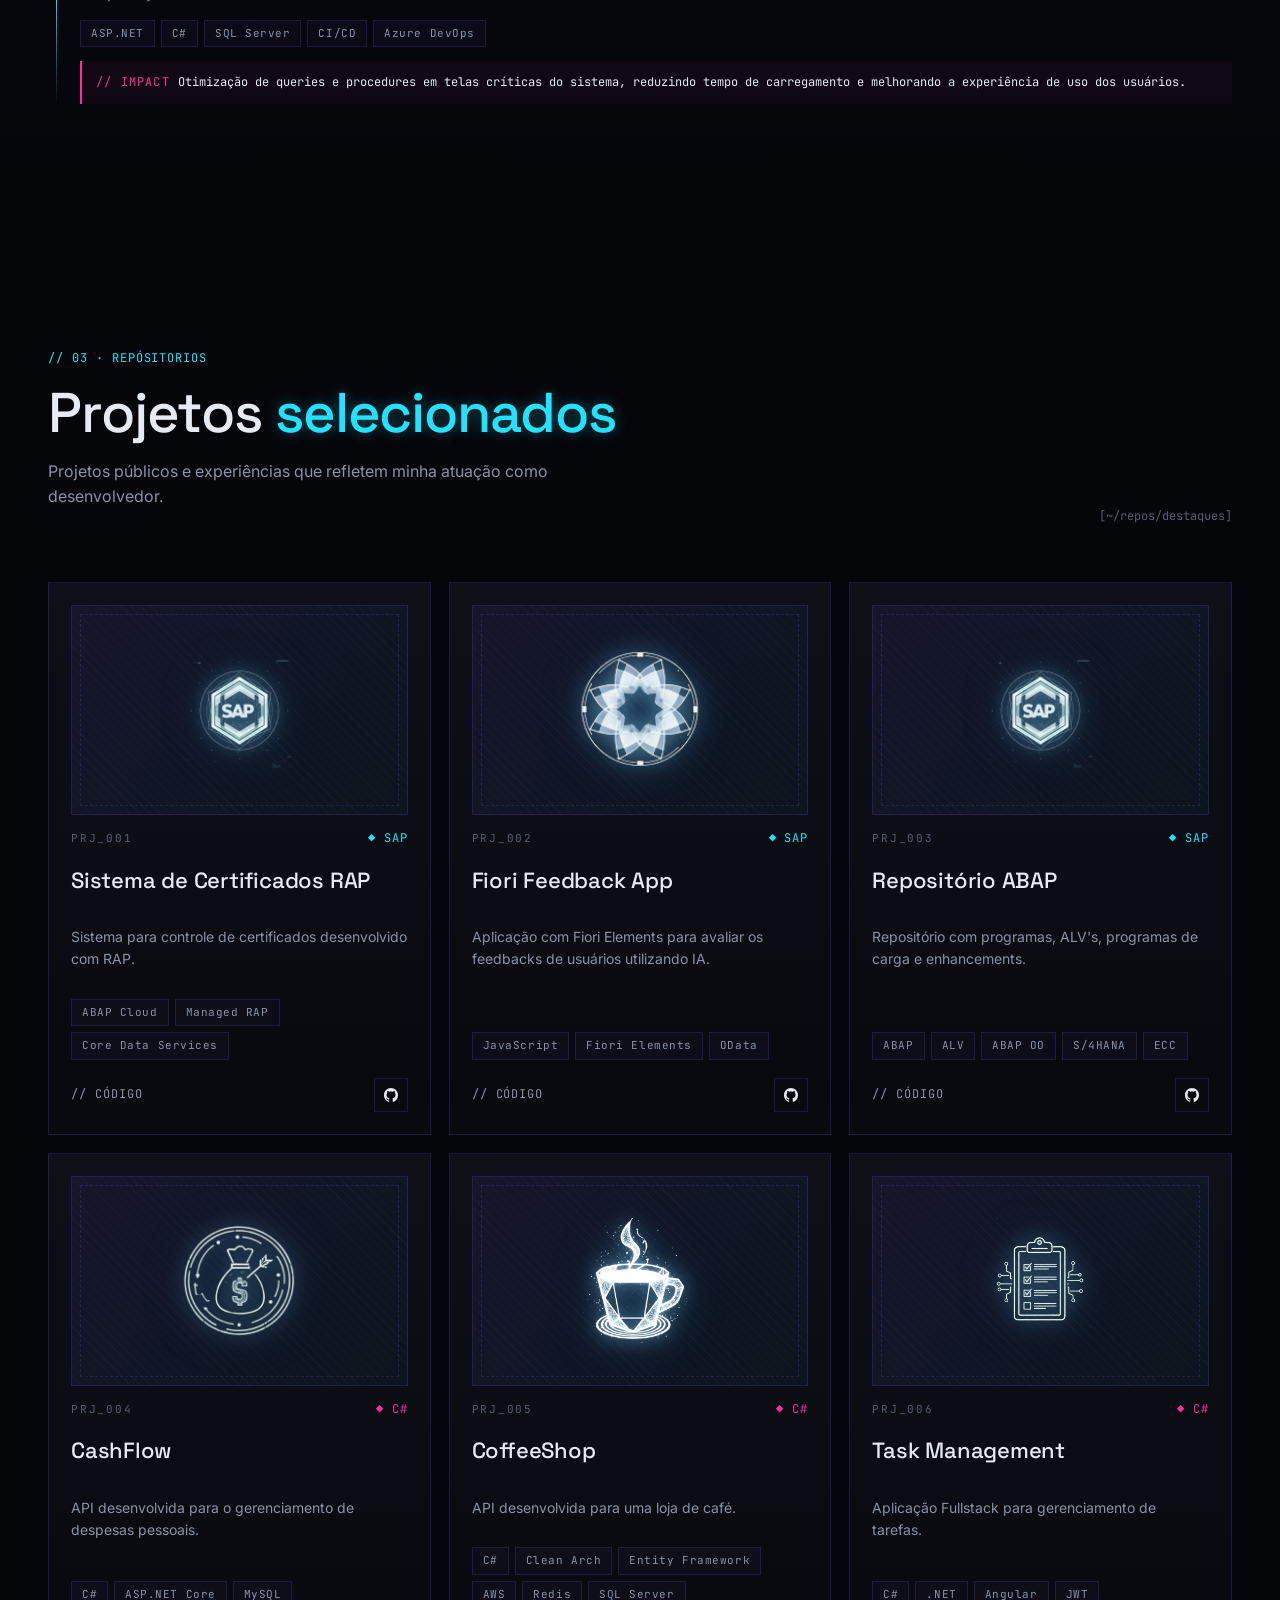
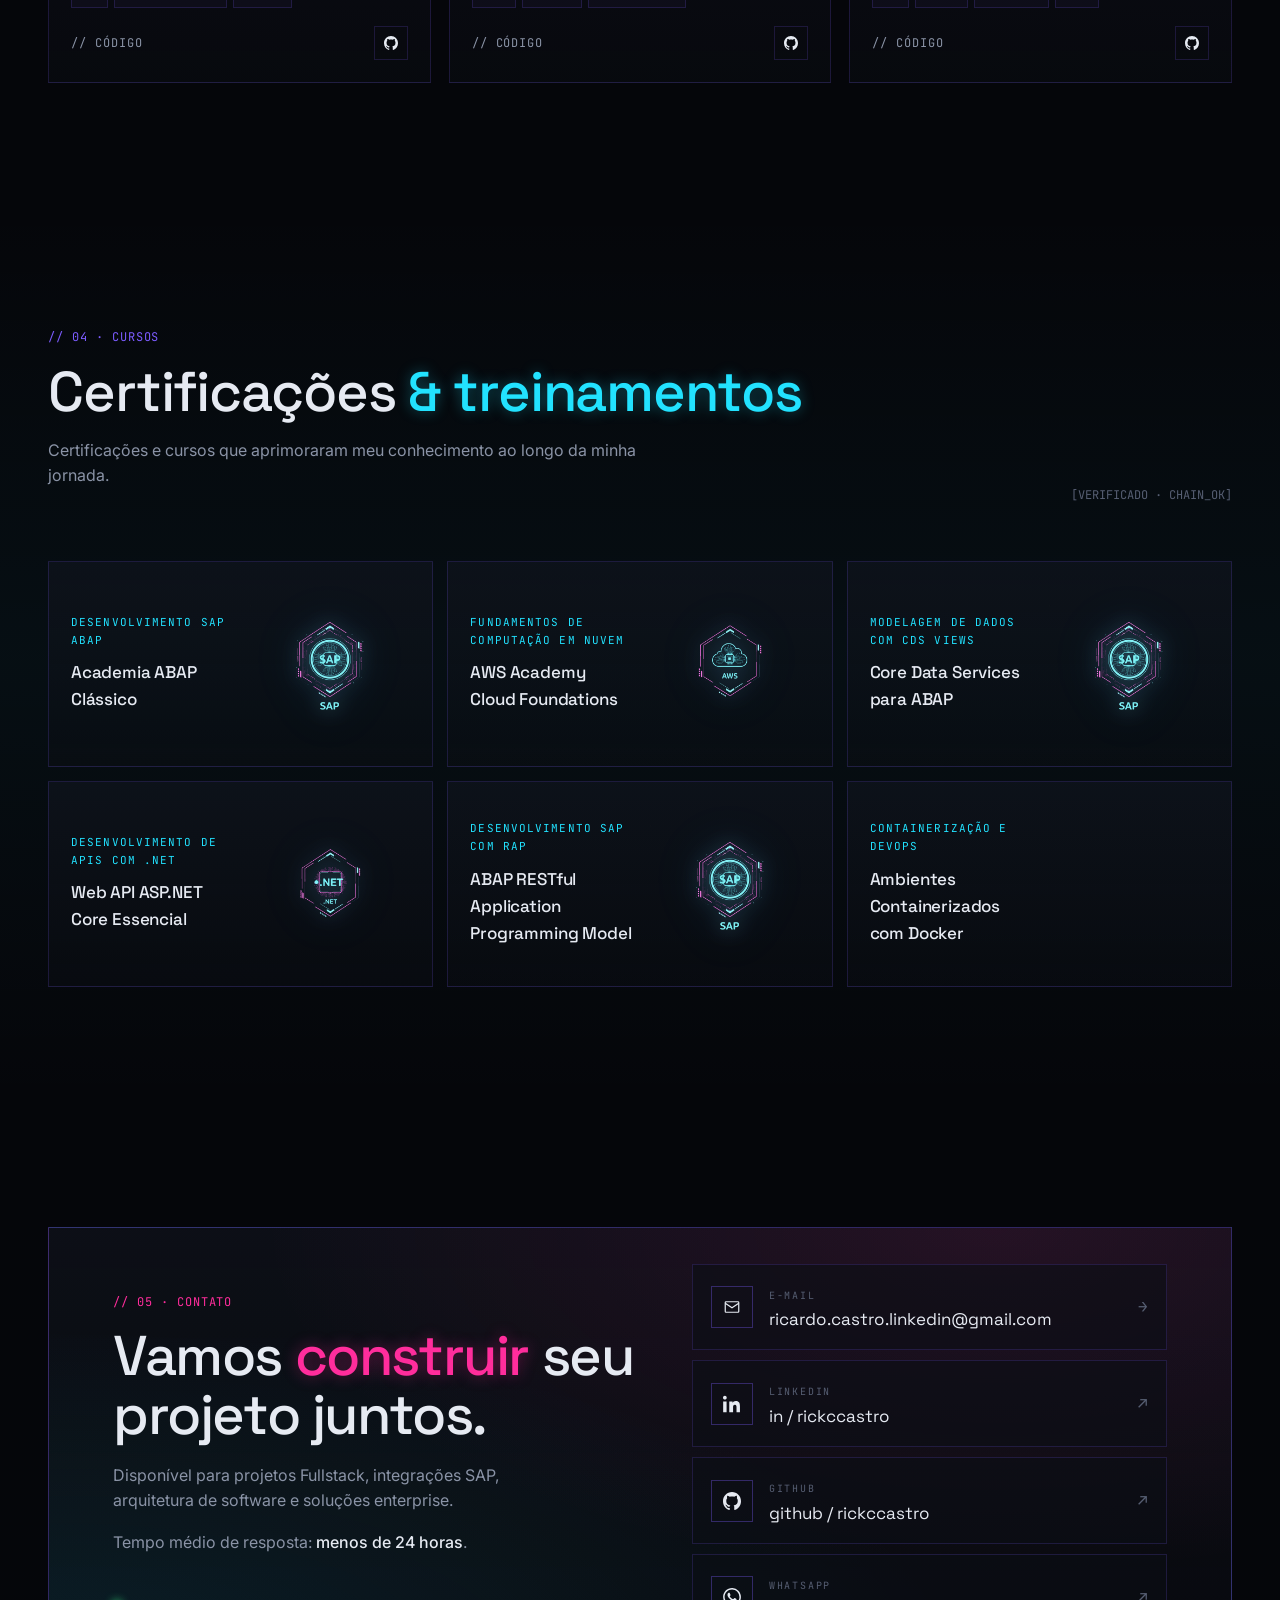
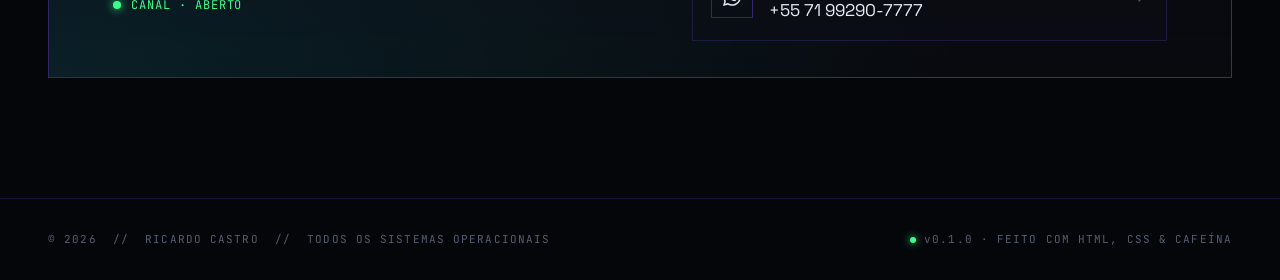
==== commit a1ae7fa9: "refactor: remocao do local Co-Authored-By: Claude Opus 4.8 <noreply@anthropic.com>" ====
--- a/index-pt.html
+++ b/index-pt.html
@@ -177,7 +177,7 @@
             </div>
             <div class="metrics" role="list">
               <div class="metric" role="listitem">
-                <b>2.5+</b><span>ANOS · BACKEND</span>
+                <b>3+</b><span>ANOS · BACKEND</span>
               </div>
               <div class="metric" role="listitem">
                 <b>100+</b><span>PROCESSOS AUTOMATIZADOS</span>
@@ -270,7 +270,7 @@
 
         <div class="timeline">
           <article class="tl-item reveal">
-            <div class="tl-meta">· Presencial</div>
+          <!--  <div class="tl-meta">· Presencial</div> -->
             <h3 class="tl-title">Desenvolvedor Fullstack - SAP ABAP</h3>
             <div class="tl-company">// Empresa Privada</div>
 
@@ -328,7 +328,7 @@
           </article>
 
           <article class="tl-item reveal">
-            <div class="tl-meta">· Híbrido</div>
+           <!-- <div class="tl-meta">· Híbrido</div>  --> 
             <h3 class="tl-title">Desenvolvedor Fullstack - .NET</h3>
             <div class="tl-company">// Empresa Privada</div>
 
--- a/styles.css
+++ b/styles.css
@@ -355,7 +355,7 @@
 
 /* ---------- ABOUT ---------- */
 .about__grid { display: grid; grid-template-columns: 1fr; gap: 36px; align-items: start; }
-@media (min-width: 881px) {
+@media (min-width: 1200px) {
   .about__grid { grid-template-columns: 1.1fr 1fr; gap: 56px; }
   .about__grid > .stack-lift { margin-top: -210px; }
 }
@@ -461,7 +461,7 @@
 /* ---------- PROJECTS ---------- */
 .projects__grid { display: grid; grid-template-columns: 1fr; gap: 18px; }
 @media (min-width: 641px) { .projects__grid { grid-template-columns: repeat(2, 1fr); } }
-@media (min-width: 981px) { .projects__grid { grid-template-columns: repeat(3, 1fr); } }
+@media (min-width: 1200px) { .projects__grid { grid-template-columns: repeat(3, 1fr); } }
 
 .card {
   position: relative;
@@ -531,7 +531,7 @@
 /* ---------- CERTIFICATIONS ---------- */
 .certs__grid { display: grid; grid-template-columns: 1fr; gap: 14px; }
 @media (min-width: 641px) { .certs__grid { grid-template-columns: repeat(2, 1fr); } }
-@media (min-width: 981px) { .certs__grid { grid-template-columns: repeat(3, 1fr); } }
+@media (min-width: 1200px) { .certs__grid { grid-template-columns: repeat(3, 1fr); } }
 .cert {
   border: 1px solid var(--line);
   padding: 18px;
